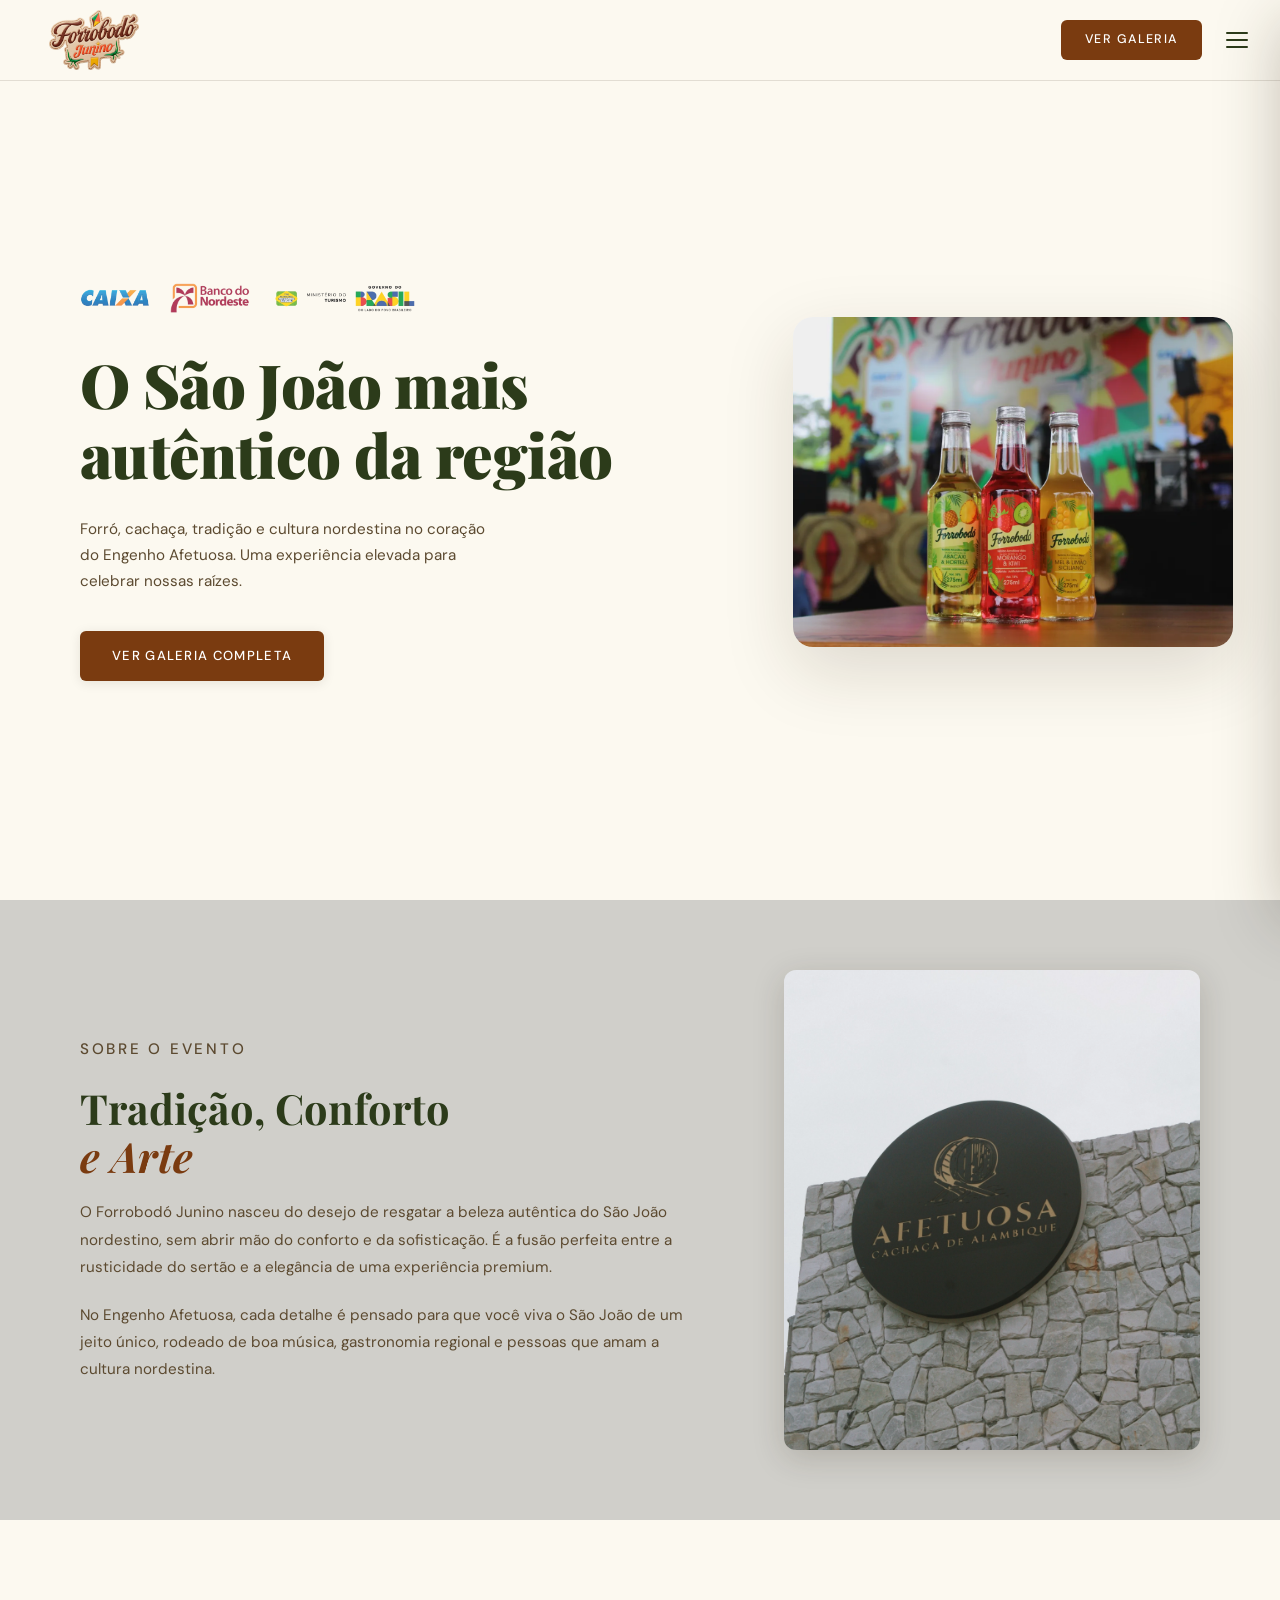
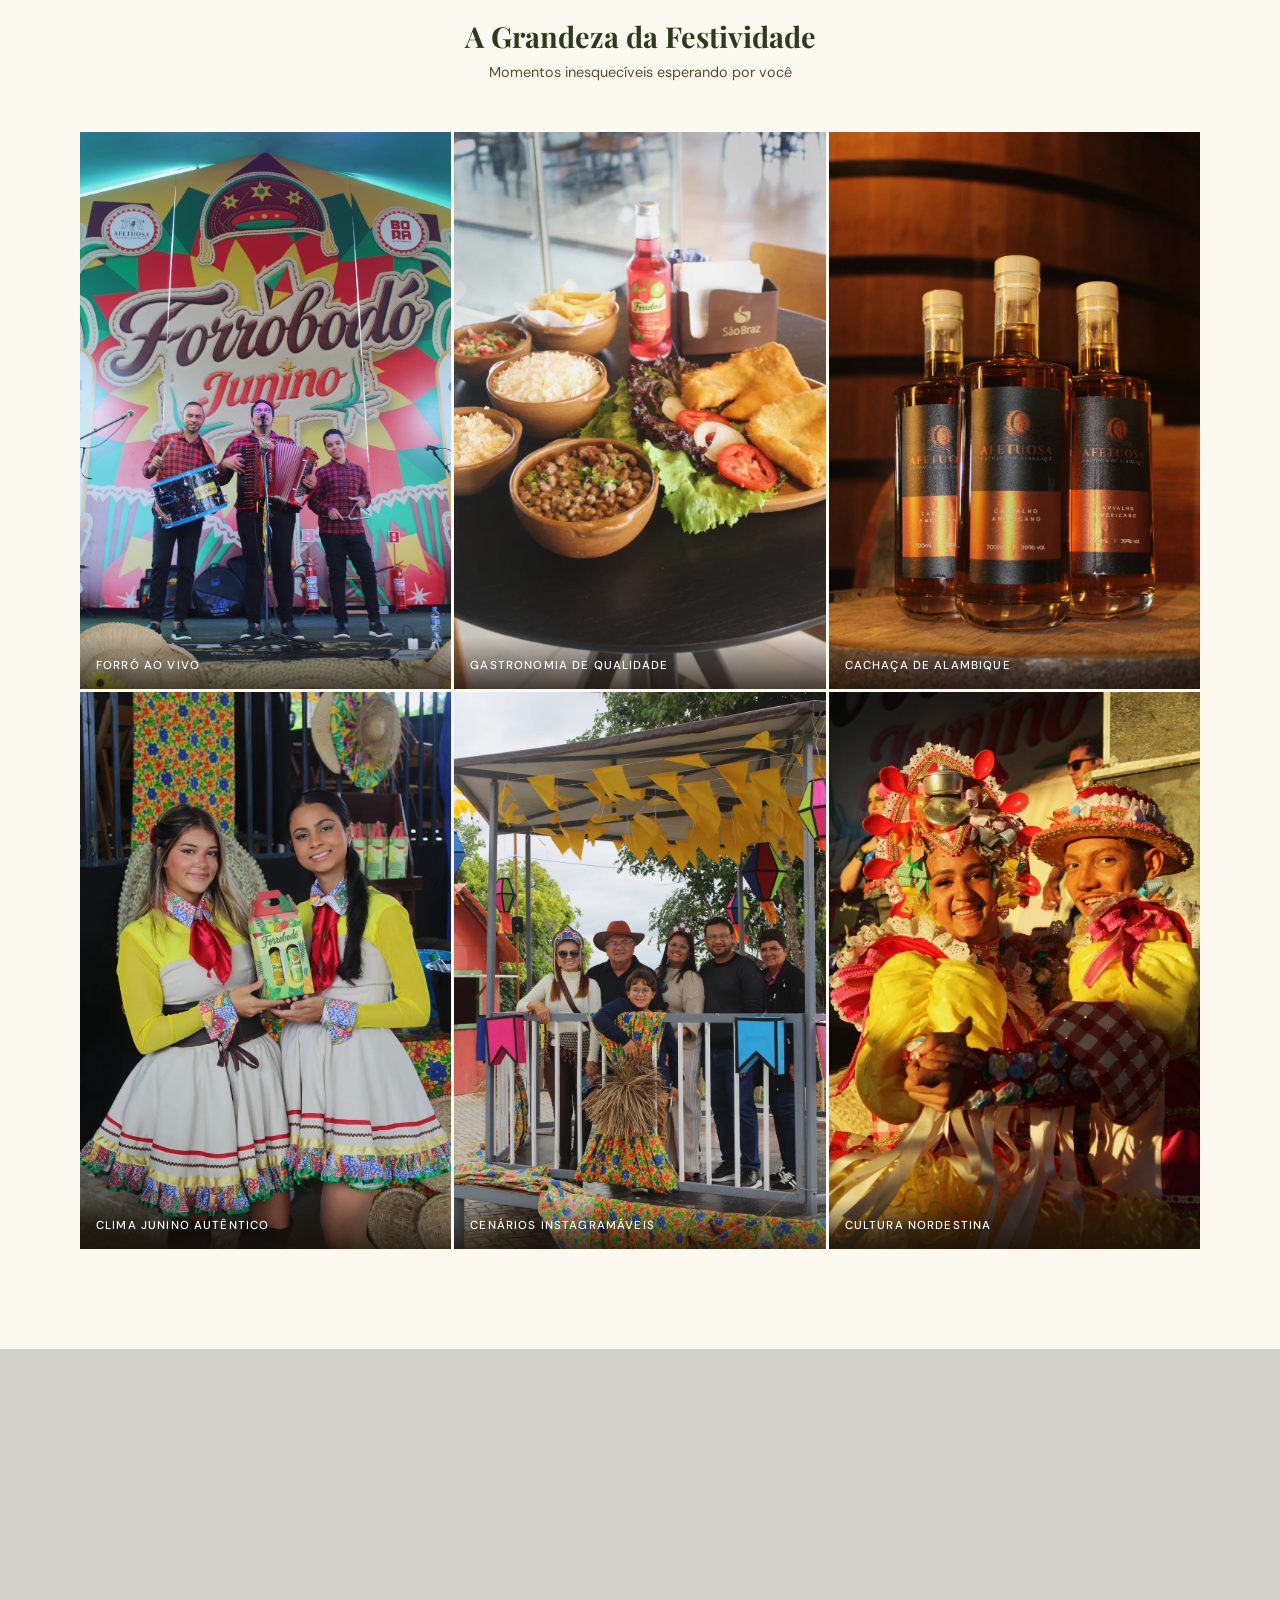
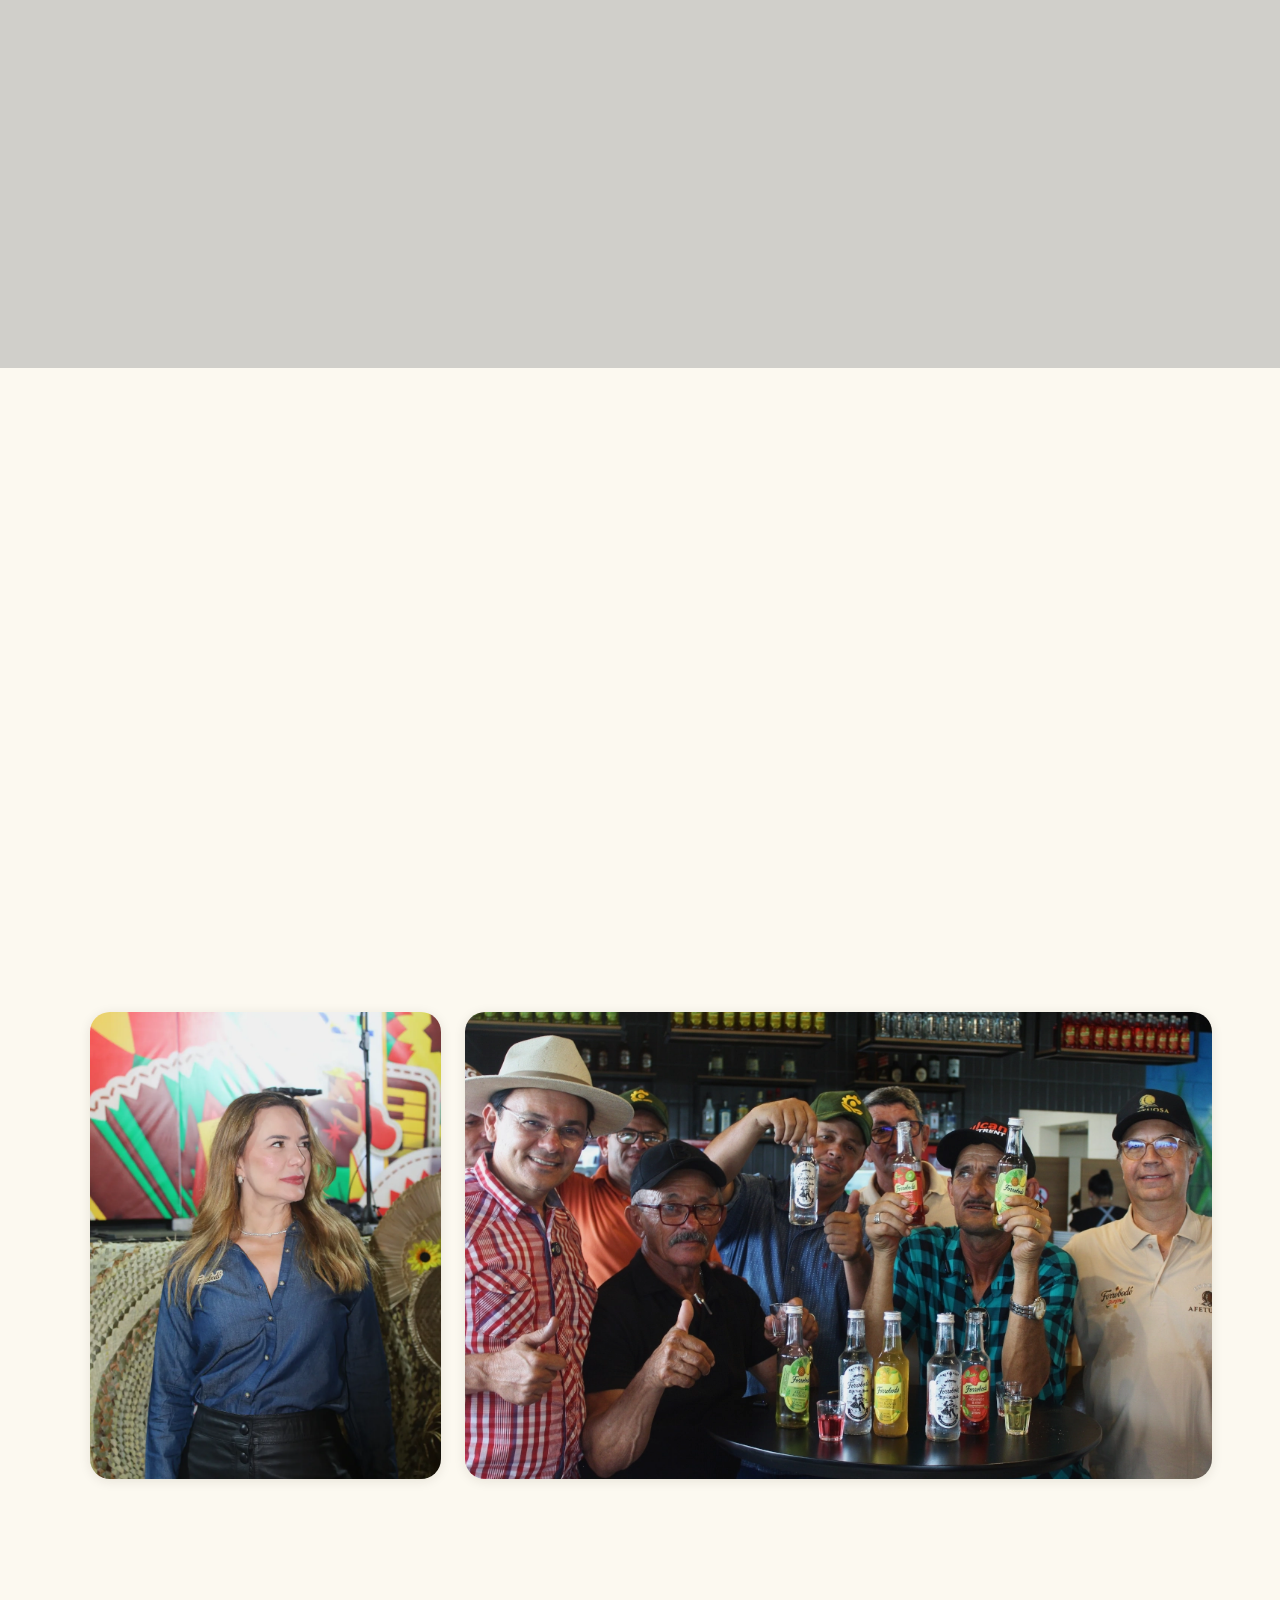
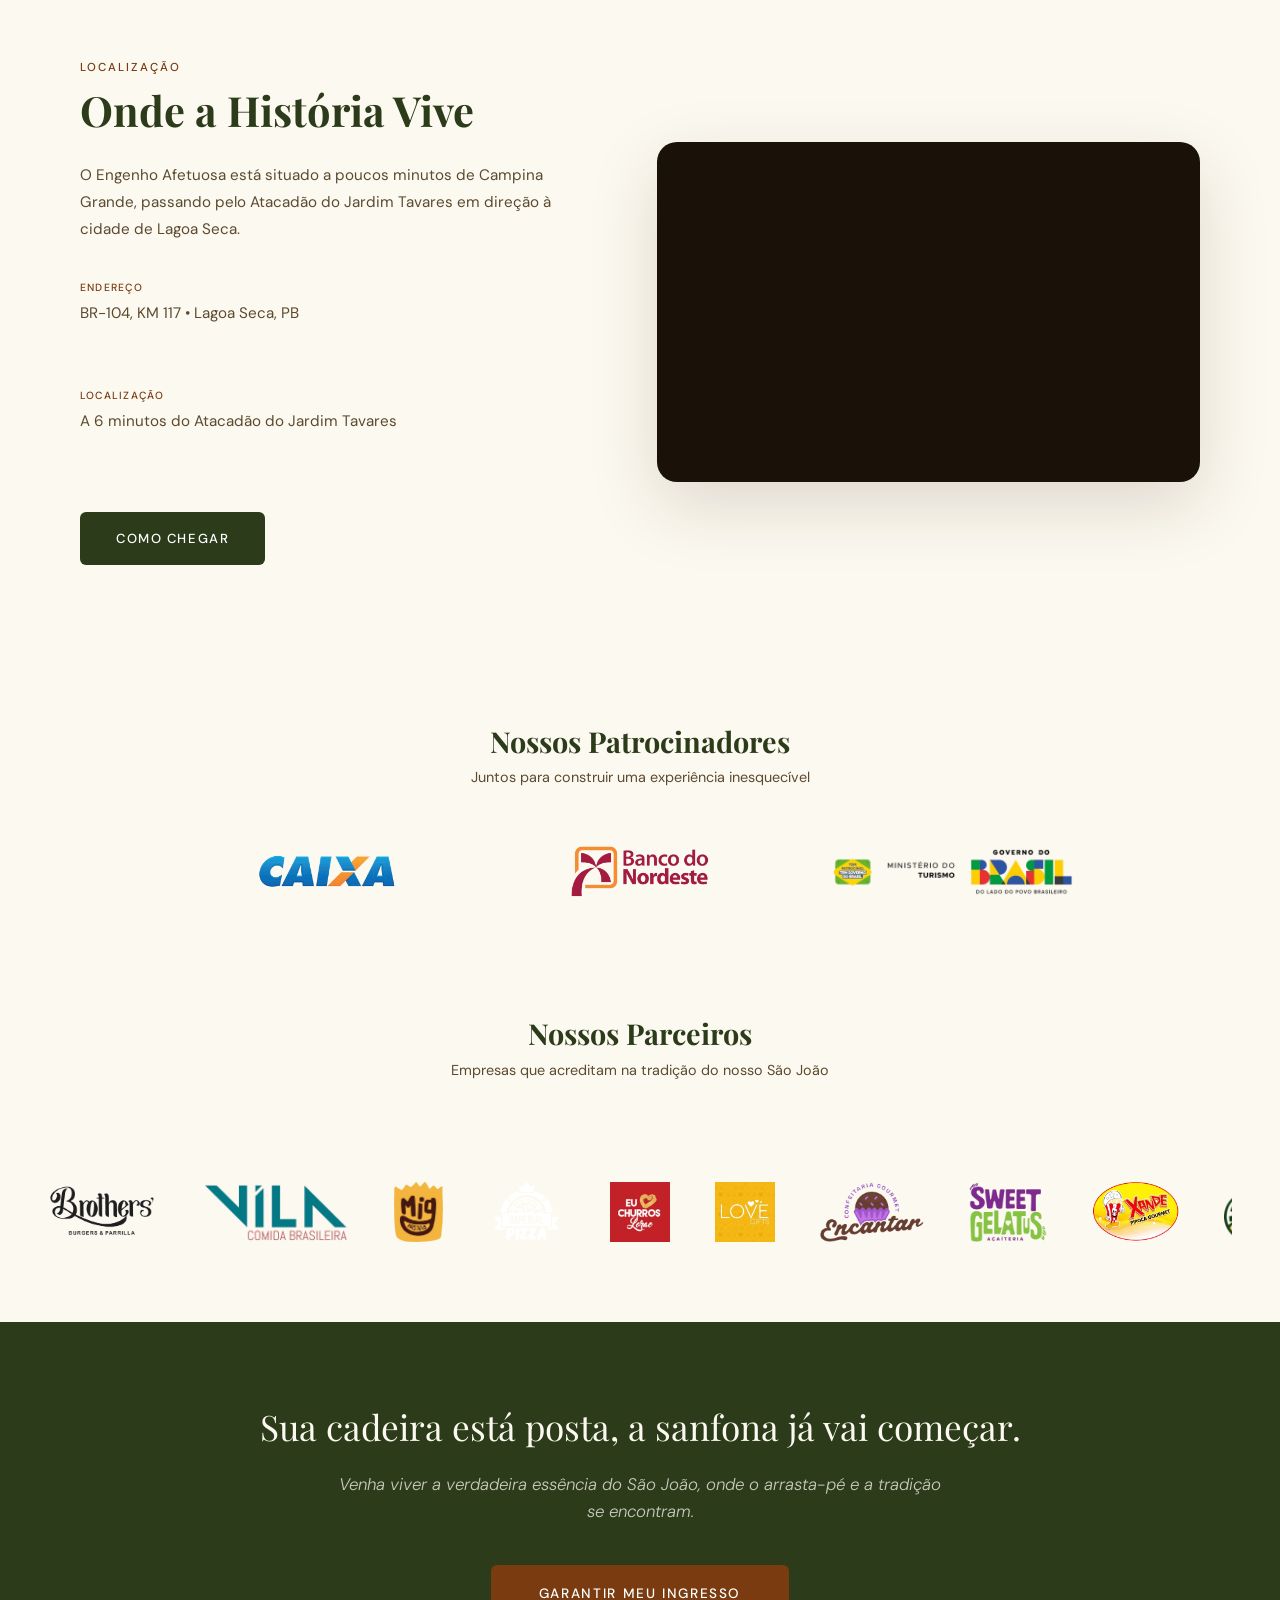
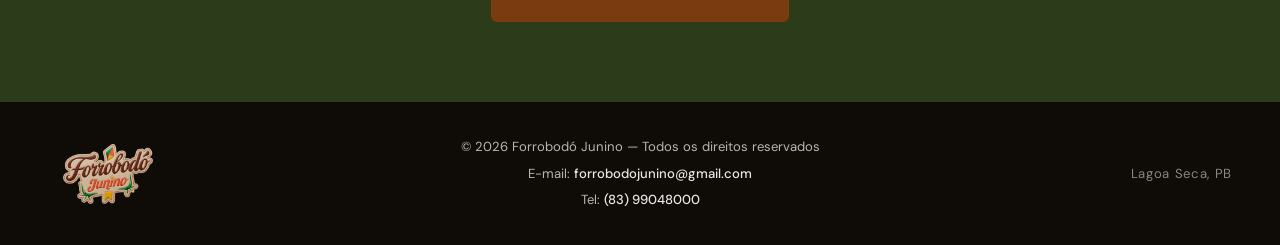
==== index.html @ ef068b8c "ajuste no cta do home" ====
<!DOCTYPE html>
<html lang="pt-BR">

<head>
    <meta charset="UTF-8">
    <title>Forrobodó Junino | O São João mais autêntico da região</title>
    <meta name="viewport" content="width=device-width, initial-scale=1.0">
    <meta name="author" content="Forrobodó Junino">
    <meta name="description" content="Forrobodó Junino 2026 — O São João mais autêntico da região. Forró, cachaça, tradição e cultura nordestina no Engenho Afetuosa, em Lagoa Seca - PB, próximo a Campina Grande.">
    <meta name="robots" content="index, follow">

    <!-- Open Graph -->
    <meta property="og:title"
        content="Forrobodó Junino | O São João mais autêntico da região">
    <meta property="og:type" content="website">
    <meta property="og:description"
        content="O São João mais autêntico da região. Forró, tradição, cultura nordestina e experiências inesquecíveis no Engenho Afetuosa, em Lagoa Seca - PB.">
    <meta property="og:locale" content="pt_BR">
    <meta property="og:url"
        content="https://www.forrobodojunino.com.br/">
    <meta property="og:image"
        content="https://www.forrobodojunino.com.br/imagens/imagem-home-link.webp">
    <meta property="og:site_name"
        content="Forrobodó Junino">
    <link rel="canonical"
        href="https://www.forrobodojunino.com.br/">
        
    <!-- Fonts -->
    <link rel="preconnect" href="https://fonts.googleapis.com">

    <link rel="preconnect"
        href="https://fonts.gstatic.com"
        crossorigin>

    <link href="https://fonts.googleapis.com/css2?family=Playfair+Display:ital,wght@0,400;0,700;0,900;1,400;1,700&family=Cormorant+Garamond:ital,wght@0,300;0,400;0,600;1,300;1,400&family=DM+Sans:wght@300;400;500&display=swap"
        rel="stylesheet">

    <!-- Favicon -->
    <link rel="icon" type="image/png" href="imagens/imagem-logo.png">

    <!-- CSS -->
    <link rel="stylesheet" href="style.css">

    <!-- JavaScript -->
    <script src="script.js" defer></script>

    <!-- Schema.org -->
    <script type="application/ld+json">
    {
      "@context":"https://schema.org",
      "@type":"Event",
      "name":"Forrobodó Junino",
      "url":"https://www.forrobodojunino.com.br",
      "image":"https://www.forrobodojunino.com.br/imagens/imagem-home-link.webp",
      "startDate":"2026-06-05",
      "endDate":"2026-07-12",
      "description":"Evento realizado no Engenho Afetuosa, em Lagoa Seca - PB, celebrando o São João, o forró e a cultura nordestina.",
      "eventStatus":"https://schema.org/EventScheduled",
      "eventAttendanceMode":"https://schema.org/OfflineEventAttendanceMode",
      "location":{
        "@type":"Place",
        "name":"Engenho Afetuosa",
        "address":{
          "@type":"PostalAddress",
          "addressLocality":"Lagoa Seca",
          "addressRegion":"PB",
          "addressCountry":"BR"
        }
      },
      "organizer":{
        "@type":"Organization",
        "name":"Forrobodó Junino"
      }
    }
    </script>
</head>

<body>

<!-- Header -->
<header class="header">
    <a href="#home" class="header-logo-link">
        <img src="imagens/imagem-logo.webp" alt="Forrobodó Junino" class="logo-oficial header-logo">
    </a>
    <div class="header-acoes">
        <a href="galeria.html" target="_blank" rel="noopener noreferrer" class="header-cta">VER GALERIA</a>
        <button class="menu-hamburguer"
            aria-label="Abrir menu de navegação"
            aria-expanded="false">
            <span class="hamburguer-linha"></span>
            <span class="hamburguer-linha"></span>
            <span class="hamburguer-linha"></span>
        </button>
    </div>
</header>

<!-- Nav -->
<nav class="nav" aria-label="Menu principal">
    <div class="nav-header">
        <img src="imagens/imagem-logo.webp" alt="Forrobodó Junino" class="logo-oficial nav-logo">
        <button class="menu-fechar" aria-label="Fechar menu">✕</button>
    </div>
    <ul>
        <li><a href="#home">Home</a></li>
        <li><a href="#sobre">O Evento</a></li>
        <li><a href="#grandeza">Experiências</a></li>
        <li><a href="#programacao">Programação</a></li>
        <li><a href="#momentos">Momentos</a></li>
        <li><a href="#localizacao">Localização</a></li>
        <li><a href="galeria.html" class="momentos-link">Galeria</a></li>
    </ul>
    <div class="nav-cta">
        <a href="https://zig.tickets/eventos/forrobodo-junino-2006" target="_blank" rel="noopener noreferrer" class="cta">GARANTIR MEU INGRESSO</a>
    </div>
</nav>

<div class="menu-overlay" aria-hidden="true"></div>

<main>

<section id="home" class="home" aria-label="Início">
    <div class="home-esquerda animar">
        
        <div class="home-patrocinadores-grid">
            <div class="home-patrocinador-item">
                <img src="imagens/logo-caixa.webp" alt="Logo Caixa Econômica Federal" class="img-home-patrocinador">
            </div>
            <div class="home-patrocinador-item">
                <img src="imagens/logo-banco-do-nordeste.webp" alt="Logo Banco do Nordeste" class="img-home-patrocinador">
            </div>
            <div class="home-patrocinador-item">
                <img src="imagens/logo-ministerio-do-turismo.webp" alt="Logo Ministério do Turismo" class="img-home-patrocinador">
            </div>
        </div>
        <h1 class="home-titulo">O São João mais autêntico da região</h1>
        <p class="home-desc">Forró, cachaça, tradição e cultura nordestina no coração do Engenho Afetuosa. Uma experiência elevada para celebrar nossas raízes.</p>
        <div class="home-ctas">
            <a href="galeria.html" target="_blank" rel="noopener noreferrer" class="cta">VER GALERIA COMPLETA</a>
        </div>
    </div>

    <div class="home-direita animar">
        <div class="home-foto-container">
            <img src="imagens/imagem-home.webp" alt="Forrobodó Junino">
        </div>
    </div>
</section>

<!-- Sobre -->
<section id="sobre" class="sobre" aria-labelledby="sobre-titulo"> 
    <div class="sobre-conteudo">
        <div class="sobre-texto">
            <p class="sobre-eyebrow animar">SOBRE O EVENTO</p>
            <h2 id="sobre-titulo" class="animar">Tradição, Conforto<br><em>e Arte</em></h2>
            <p class="animar">
                O Forrobodó Junino nasceu do desejo de resgatar a beleza autêntica do São João nordestino,
                sem abrir mão do conforto e da sofisticação. É a fusão perfeita entre a rusticidade do sertão
                e a elegância de uma experiência premium.
            </p>
            <p class="animar">
                No Engenho Afetuosa, cada detalhe é pensado para que você viva o São João de um jeito
                único, rodeado de boa música, gastronomia regional e pessoas que amam a cultura nordestina.
            </p>
        </div>
        <div class="sobre-foto-wrap animar">
            <div class="sobre-foto-container">
                <img src="galeria/dia01-03.webp" alt="Foto da frente do Engenho Afetuosa"  class="sobre-foto">
            </div>
        </div>
    </div>
</section>

<!-- Grandeza / Experiências -->
<section id="grandeza" class="grandeza" aria-labelledby="grandeza-titulo">
    <div class="grandeza-header animar">
        <h2 id="grandeza-titulo" class="grandeza-eyebrow">A Grandeza da Festividade</h2>
        <p class="grandeza-sub">Momentos inesquecíveis esperando por você</p>
    </div>

    <div class="grandeza-grid">
        <div class="grandeza-item animar">
            <div class="grandeza-foto-container">
                <img src="imagens/imagem-forró.webp" alt="Trio de Forró com Sanfona, zabumba e triângulo" class="grandeza-foto"> 
            </div>
            <div class="grandeza-label">Forró ao vivo</div>
        </div>

        <div class="grandeza-item animar">
            <div class="grandeza-foto-container">
                <img src="imagens/imagem-comida.webp" alt="Pratos de Qualidade" class="grandeza-foto">
            </div>
            <div class="grandeza-label">Gastronomia de Qualidade</div>
        </div>

        <div class="grandeza-item animar">
            <div class="grandeza-foto-container">
                <img src="galeria/dia05-19.webp" alt="Cachaça de Alambique" class="grandeza-foto">
            </div>
            <div class="grandeza-label">Cachaça de Alambique</div>
        </div>

        <div class="grandeza-item animar">
            <div class="grandeza-foto-container">
                <img src="imagens/imagem-clima-junino.webp" alt="Retrato de meninas com roupas juninas" class="grandeza-foto">
            </div>
            <div class="grandeza-label">Clima Junino Autêntico</div>
        </div>

        <div class="grandeza-item animar">
            <div class="grandeza-foto-container">
                <img src="imagens/imagem-cenarios.webp" alt="Família tirando foto em um cenário" class="grandeza-foto">
            </div>
            <div class="grandeza-label">Cenários Instagramáveis</div>
        </div>

        <div class="grandeza-item animar">
            <div class="grandeza-foto-container">
                <img src="galeria/dia05-14.webp" alt="Foto de pessoas dançando quadrilha" class="grandeza-foto">
            </div>
            <div class="grandeza-label">Cultura Nordestina</div>
        </div>
    </div>
</section>

<!-- Programação -->
<section id="programacao" class="programacao" aria-labelledby="programacao-titulo">
    <div class="programacao-header animar">
        <div class="programacao-header-esquerda">
            <p class="programacao-eyebrow">PROGRAMAÇÃO</p>
            <h2 id="programacao-titulo" class="programacao-titulo">A Agenda da Tradição</h2>
        </div>
    </div>

    <div class="programacao-lista">
        
        <div class="programacao-item animar">
            <div class="programacao-data">
                <span class="prog-dia">04</span>
                <span class="prog-mes">JULHO / SÁBADO</span>
            </div>
            <div class="programacao-info">
                <h3>Trio Gaviões da Paraíba</h3>
                <p class="prog-descricao">Apresentação de Quadrilha Junina, Apresentação de Grupo Folclórico.</p>
            </div>
            <div class="prog-horario-card">
                <span class="prog-horario-texto">12h às 18h</span>
            </div>
        </div>

        <div class="programacao-item animar">
            <div class="programacao-data">
                <span class="prog-dia">05</span>
                <span class="prog-mes">JULHO / DOMINGO</span>
            </div>
            <div class="programacao-info">
                <h3>Trio Nordestinado, Transmissão Jogo do Brasil</h3>
                <p class="prog-descricao">Apresentação de Quadrilha Junina, Apresentação de Grupo Folclórico.</p>
            </div>
            <div class="prog-horario-card">
                <span class="prog-horario-texto">12h às 19h</span>
            </div>
        </div>
    </div>
</section>

<!-- Momentos -->
<section id="momentos" class="momentos" aria-labelledby="momentos-titulo">
    <div class="momentos-header animar">
        <h2 id="momentos-titulo" class="momentos-eyebrow">Momentos Iluminados com Afeto</h2>
        <a href="galeria.html" class="momentos-link">VER GALERIA COMPLETA</a>
    </div>
    <div class="momentos-grid">
        <div class="momentos-item animar">
            <img src="imagens/imagem-galeria1.webp" alt="Retrato de algumas pessoas junto com o prefeito de Campina Grande de 2026">
        </div>
        <div class="momentos-item animar">
            <img src="galeria/dia05-01.webp" alt="Retrato de uma família aproveitando o Forrobodó Junino">
        </div>
        <div class="momentos-item animar">
            <img src="imagens/imagem-galeria3.webp" alt="Retrato de uma pessoa aproveitando o Forrobodó Junino">
        </div>
        <div class="momentos-item animar">
            <img src="galeria/dia02-01.webp" alt="Retrato de pessoas aproveitando o Forrobodó Junino">
        </div>
    </div>
</section>

<!-- Localização -->
<section id="localizacao" class="localizacao" aria-labelledby="localizacao-titulo">
    <div class="localizacao-conteudo">
        <div class="localizacao-texto animar">
            <span class="localizacao-eyebrow">LOCALIZAÇÃO</span>
            <h2 id="localizacao-titulo">Onde a História Vive</h2>

            <p>O Engenho Afetuosa está situado a poucos minutos de Campina Grande, passando pelo Atacadão do Jardim Tavares em direção à cidade de Lagoa Seca.</p>

            <div class="localizacao-detalhes">
                <div class="detalhe-item">
                    <span class="detalhe-label">ENDEREÇO</span>
                    <p class="detalhe-info">BR-104, KM 117 • Lagoa Seca, PB</p>
                </div> 
                <div class="detalhe-item">
                    <span class="detalhe-label">LOCALIZAÇÃO</span>
                    <p class="detalhe-info">A 6 minutos do Atacadão do Jardim Tavares</p>
                </div>
            </div>

            <a href="https://maps.app.goo.gl/2kwGEhdED6CkqDXu7" target="_blank" rel="noopener noreferrer" class="cta-como-chegar">COMO CHEGAR</a>
        </div>

        <div class="localizacao-mapa-wrap animar">
            <div class="localizacao-mapa-card">
                <iframe
                    title="Localização do Engenho Afetuosa no Google Maps"
                    src="https://www.google.com/maps/embed?pb=!1m18!1m12!1m3!1d3958.5926379602743!2d-35.86310492642866!3d-7.172997692831828!2m3!1f0!2f0!3f0!3m2!1i1024!2i768!4f13.1!3m3!1m2!1s0x7ac2100137a2be1%3A0x2b2fd2abdd67733a!2sCacha%C3%A7a%20Afetuosa!5e0!3m2!1spt-BR!2sbr!4v1780839650477!5m2!1spt-BR!2sbr"
                    style="border:0;"
                    allowfullscreen=""
                    loading="lazy"
                    referrerpolicy="no-referrer-when-downgrade">
                </iframe>
            </div>
        </div>
    </div>
</section>

<section id="parceiros" class="parceiros animar" aria-labelledby="patrocinadores-titulo">
    <div class="parceiros-conteudo">
        <div class="grandeza-header">
            <h2 id="patrocinadores-titulo" class="grandeza-eyebrow">Nossos Patrocinadores</h2>
            <p class="grandeza-sub">Juntos para construir uma experiência inesquecível</p>
        </div>
        
        <div class="patrocinadores-grid">
            <div class="patrocinador-item">
                <img src="imagens/logo-caixa.webp" alt="Logo Patrocinador 1" class="img-patrocinador">
            </div>
            <div class="patrocinador-item">
                <img src="imagens/logo-banco-do-nordeste.webp" alt="Logo Patrocinador 2" class="img-patrocinador">
            </div>
            <div class="patrocinador-item">
                <img src="imagens/logo-ministerio-do-turismo.webp" alt="Logo Patrocinador 3" class="img-patrocinador">
            </div>
        </div>
    </div>
</section>

<section id="parceiros-secundarios" class="parceiros animar" aria-labelledby="parceiros-titulo">
    <div class="parceiros-conteudo">
        <div class="grandeza-header">
            <h2 id="parceiros-titulo" class="grandeza-eyebrow">Nossos Parceiros</h2>
            <p class="grandeza-sub">Empresas que acreditam na tradição do nosso São João</p>
        </div>
        
        <div class="parceiros-carrossel-container">
            <div class="parceiros-carrossel-track"> 
                <div class="parceiros-grupo">
                    <img src="imagens/imagem-brothers.webp" alt="Logo Brother`s Burgers & Parrilla">
                    <img src="imagens/imagem-vila.webp" alt="Logo Vila Comida Brasileira"> 
                    <img src="imagens/imagem-mig.webp" alt="Logo Mig Pastéis">
                    <img src="imagens/imagem-imperial.webp" alt="Logo Imperial Pizza">
                    <img src="imagens/imagem-churros.webp" alt="Logo Churros Lorac">
                    <img src="imagens/imagem-love.webp" alt="Logo Love Gifts">
                    <img src="imagens/imagem-encantar.webp" alt="Logo Confeitaria Gourmet Encantar">
                    <img src="imagens/imagem-sweet.webp" alt="Logo Sweet Gelatus Açaíteria">
                    <img src="imagens/imagem-pipoca.webp" alt="Logo Xande Pipoca Gourmet">
                    <img src="imagens/imagem-caminho.webp" alt="Logo Caminho dos Engenhos">
                    <img src="imagens/imagem-lagoa-seca.webp" alt="Logo Artesanato de Lagoa Seca">
                </div>

                <div class="parceiros-grupo" aria-hidden="true">
                    <img src="imagens/imagem-brothers.webp" alt="Logo Brother`s Burgers & Parrilla">
                    <img src="imagens/imagem-vila.webp" alt="Logo Vila Comida Brasileira"> 
                    <img src="imagens/imagem-mig.webp" alt="Logo Mig Pastéis">
                    <img src="imagens/imagem-imperial.webp" alt="Logo Imperial Pizza">
                    <img src="imagens/imagem-churros.webp" alt="Logo Churros Lorac">
                    <img src="imagens/imagem-love.webp" alt="Logo Love Gifts">
                    <img src="imagens/imagem-encantar.webp" alt="Logo Confeitaria Gourmet Encantar">
                    <img src="imagens/imagem-sweet.webp" alt="Logo Sweet Gelatus Açaíteria">
                    <img src="imagens/imagem-pipoca.webp" alt="Logo Xande Pipoca Gourmet">
                    <img src="imagens/imagem-caminho.webp" alt="Logo Caminho dos Engenhos">
                    <img src="imagens/imagem-lagoa-seca.webp" alt="Logo Artesanato de Lagoa Seca">
                </div>
            </div>
        </div>
    </div>
</section>

<!-- Chamada Final -->
<section id="chamada-final" class="chamada-final" aria-label="Chamada para compra de ingressos">
    <div class="chamada-final-conteudo animar">
        <h2>Sua cadeira está posta, a sanfona já vai começar.</h2>
        <p>Venha viver a verdadeira essência do São João, onde o arrasta-pé e a tradição se encontram.</p>
        <div class="chamada-final-ctas">
            <a href="https://zig.tickets/eventos/forrobodo-junino-2006" target="_blank" rel="noopener noreferrer" class="cta-principal-verde">GARANTIR MEU INGRESSO</a>
        </div>
    </div>
</section>

</main>

<!-- Footer -->
<footer class="footer">
    <div class="footer-logo-wrap">
        <img src="imagens/imagem-logo.webp" alt="Forrobodó Junino" class="logo-oficial footer-logo">
    </div>
    <div class="footer-info">
        <p>© 2026 Forrobodó Junino — Todos os direitos reservados</p>
        <p>E-mail: <a href="mailto:forrobodojunino@gmail.com">forrobodojunino@gmail.com</a></p>
        <p>Tel: <a href="https://wa.me/558399048000" target="_blank" rel="noopener noreferrer" aria-label="Contato via WhatsApp: 55 (83) 9904-8000">(83) 99048000</a></p>
    </div>
    <div class="footer-local">
        <p>Lagoa Seca, PB</p>
    </div>
</footer>

</body>
</html>
---- style.css ----
@charset "UTF-8";

/*
ARQUITETURA CSS — FORROBODÓ JUNINO
1. ROOT
2. RESET
3. BASE
4. ELEMENTOS GLOBAIS
5. LAYOUT (header, main, footer)
6. COMPONENTES (cta, menu, overlay, nav, logo)
7. SECTIONS
8. ANIMAÇÕES
9. RESPONSIVIDADE
*/

/* 1. ROOT */

:root {
    color-scheme: light;

    --cor-creme:          #FCF9F0;
    --cor-creme-escuro:   #D0CFCA;
    --cor-verde:          #2C3B1A;
    --cor-verde-medio:    #3D5225;
    --cor-marrom:         #7A3B10;
    --cor-marrom-hover:   #5E2D0C;
    --cor-dourado:        #C8922A;
    --cor-dourado-claro:  #E8B84B;
    --cor-escuro:         #1A1209;
    --cor-dark-footer:    #0F0C07;
    --cor-texto:          #2C1F0E;
    --cor-texto-leve:     #5C4A30;
    --cor-branca:         #FFFFFF;

    --fonte-display:  'Playfair Display', Georgia, serif;
    --fonte-elegante: 'Cormorant Garamond', Georgia, serif;
    --fonte-ui:       'DM Sans', Arial, sans-serif;

    --radius-sm: 6px;
    --radius-md: 12px;
    --radius-lg: 20px;

    --transition: 0.3s ease;

    --shadow-sm: 0 2px 12px rgba(44, 31, 14, 0.10);
    --shadow-md: 0 8px 32px rgba(44, 31, 14, 0.18);
    --shadow-lg: 0 20px 60px rgba(44, 31, 14, 0.25);
}

/* 2. RESET */

* {
    margin: 0;
    padding: 0;
    box-sizing: border-box;
}

:focus-visible {
    outline: 2px solid var(--cor-marrom);
    outline-offset: 3px;
    border-radius: 4px;
}

/* 3. BASE */

html {
    scroll-behavior: smooth;
    scroll-padding-top: 0px;
}

body {
    font-family: var(--fonte-ui);
    font-size: 1rem;
    line-height: 1.6;
    background-color: var(--cor-creme);
    color: var(--cor-texto);
    margin: 0;
    padding: 0;
}

body.menu-aberto {
    overflow: hidden;
}

/* 4. ELEMENTOS GLOBAIS */

section {
    scroll-margin-top: 80px;
}

section h2 {
    font-family: var(--fonte-display);
    font-size: 2.6rem;
    font-weight: 700;
    color: var(--cor-verde);
    line-height: 1.15;
}

section h2 em {
    font-style: italic;
    font-family: var(--fonte-display);
    color: var(--cor-marrom);
}

strong {
    color: var(--cor-marrom);
}

ul {
    list-style: none;
}

a {
    font-family: inherit;
    text-decoration: none;
    transition: color var(--transition);
}

img {
    max-width: 100%;
    display: block;
}

/* 5. LAYOUT */

/* Header */

.header {
    position: fixed;
    top: 0;
    left: 0;
    width: 100%;
    height: 80px;
    padding: 0 24px;
    display: flex;
    align-items: center;
    justify-content: space-between;
    background-color: var(--cor-creme);
    z-index: 980;
    box-shadow: 0 1px 0 rgba(44, 31, 14, 0.12);
    transition: box-shadow var(--transition);
}

.header-logo-link {
    display: flex;
    align-items: center;
}

.header-acoes {
    display: flex;
    align-items: center;
    gap: 16px;
}

.header-cta {
    display: inline-block;
    padding: 10px 24px;
    background-color: var(--cor-marrom);
    color: var(--cor-branca);
    font-family: var(--fonte-ui);
    font-size: 0.78rem;
    font-weight: 500;
    letter-spacing: 0.12em;
    border-radius: var(--radius-sm);
    transition: background-color var(--transition), transform var(--transition);
}

.header-cta:hover {
    background-color: var(--cor-marrom-hover);
    transform: translateY(-1px);
}

/* Main */

main {
    margin-top: 64px;
}

/* Footer */

.footer {
    display: grid;
    grid-template-columns: 1fr auto 1fr;
    align-items: center;
    padding: 32px 48px;
    background-color: var(--cor-dark-footer);
    color: var(--cor-branca);
}

.footer-logo-wrap {
    display: flex;
    align-items: center;
}

.footer-info {
    text-align: center;
    font-size: 0.82rem;
    line-height: 2;
    color: rgba(255, 255, 255, 0.7);
}

.footer-info a {
    color: rgba(255, 255, 255, 0.9);
    font-weight: 500;
}

.footer-info a:hover {
    color: var(--cor-dourado-claro);
}

.footer-local {
    text-align: right;
    font-size: 0.82rem;
    color: rgba(255, 255, 255, 0.5);
    letter-spacing: 0.05em;
}

/* 6. COMPONENTES */

/* Logo */

.logo-oficial {
    height: auto;
    object-fit: contain;
    transition: transform var(--transition);
}

.header-logo {
    width: 140px;
    max-height: 60px;
    display: block;
}

.header-logo-link:hover .header-logo {
    transform: scale(1.03);
}

.nav-logo {
    width: 110px;
    max-height: 52px;
    display: block;
}

.footer-logo {
    width: 120px;
    max-height: 60px;
    display: block;
    opacity: 0.9;
    transition: opacity var(--transition);
}

.footer-logo:hover {
    opacity: 1;
}

/* CTA */

.cta {
    display: inline-block;
    padding: 16px 32px;
    background-color: var(--cor-marrom);
    color: var(--cor-branca);
    border-radius: var(--radius-sm);
    font-family: var(--fonte-ui);
    font-size: 0.82rem;
    font-weight: 500;
    letter-spacing: 0.1em;
    text-align: center;
    transition: background-color var(--transition), transform var(--transition), box-shadow var(--transition);
    box-shadow: var(--shadow-sm);
    line-height: 1.4;
}

.cta:hover {
    background-color: var(--cor-marrom-hover);
    transform: translateY(-3px);
    box-shadow: var(--shadow-md);
}

/* Menu Hambúrguer */

.menu-hamburguer {
    background: none;
    border: none;
    cursor: pointer;
    display: flex;
    flex-direction: column;
    align-items: center;
    justify-content: center;
    gap: 5px;
    padding: 8px;
    transition: transform 0.2s ease;
}

.menu-hamburguer:hover {
    transform: translateY(-2px);
}

.hamburguer-linha {
    display: block;
    width: 22px;
    height: 2px;
    background-color: var(--cor-verde);
    border-radius: 2px;
    transition: var(--transition);
}

.menu-fechar {
    background: none;
    border: none;
    font-size: 1.1rem;
    cursor: pointer;
    color: var(--cor-texto-leve);
    width: 36px;
    height: 36px;
    border-radius: 50%;
    display: flex;
    align-items: center;
    justify-content: center;
    transition: background-color var(--transition), color var(--transition);
}

.menu-fechar:hover {
    background-color: var(--cor-creme-escuro);
    color: var(--cor-marrom);
}

/* Overlay */

.menu-overlay {
    position: fixed;
    inset: 0;
    background-color: rgba(26, 18, 9, 0.4);
    z-index: 990;
    opacity: 0;
    pointer-events: none;
    transition: opacity var(--transition);
}

.menu-overlay.ativo {
    opacity: 1;
    pointer-events: all;
}

/* Nav */

.nav {
    position: fixed;
    top: 0;
    right: 0;
    width: min(320px, 80vw);
    height: 100dvh;
    background-color: var(--cor-creme);
    display: flex;
    flex-direction: column;
    transform: translateX(100%);
    transition: transform 0.35s ease;
    z-index: 1001;
    box-shadow: var(--shadow-lg);
}

.nav.ativo {
    transform: translateX(0);
}

.nav-header {
    height: 72px;
    display: flex;
    align-items: center;
    justify-content: space-between;
    padding: 0 20px;
    border-bottom: 1px solid var(--cor-creme-escuro);
    flex-shrink: 0;
}

.nav ul {
    overflow-y: auto;
    padding: 0;
}

.nav li a {
    display: block;
    padding: 18px 20px;
    font-family: var(--fonte-ui);
    font-size: 0.9rem;
    font-weight: 400;
    letter-spacing: 0.06em;
    text-transform: uppercase;
    color: var(--cor-texto);
    border-bottom: 1px solid var(--cor-creme-escuro);
    transition: color var(--transition), padding-left var(--transition);
}

.nav li a:hover {
    color: var(--cor-marrom);
    padding-left: 28px;
}

.nav-cta {
    padding: 20px 20px 32px;
    margin-top: auto;
    flex-shrink: 0;
    background-color: var(--cor-creme);
}

.nav-cta .cta {
    width: 100%;
    font-size: 0.8rem;
}

/* 7. SECTIONS */

/* Home */

.home {
    max-width: 100%;
    padding: 0;
    margin: 0;
    display: grid;
    grid-template-columns: 1.4fr 1fr;
    align-items: center;
    min-height: calc(100vh - 64px);
    background-color: var(--cor-creme);
}

.home-esquerda {
    display: flex;
    flex-direction: column;
    justify-content: center;
    gap: 28px;
    padding: 60px 64px 60px 80px;
}

.home-banner-patrocinios {
    width: 100%;
    max-width: 420px;
}

.img-banner-patrocinios {
    width: 100%;
    height: auto;
    display: block;
    object-fit: contain;
}

.home-titulo {
    font-family: var(--fonte-display);
    font-size: 3.8rem;
    font-weight: 900;
    line-height: 1.15;
    color: var(--cor-verde);
    letter-spacing: -0.01em;
    max-width: 600px;
}

.home-desc {
    font-family: var(--fonte-ui);
    font-size: 0.95rem;
    color: var(--cor-texto-leve);
    line-height: 1.7;
    max-width: 420px;
}

.home-ctas {
    display: flex;
    align-items: center;
    gap: 32px;
    margin-top: 8px;
    flex-wrap: wrap;
}

/* 1. Ajuste na seção de Patrocinadores (inferior) */
.patrocinadores-grid .patrocinador-item:nth-child(3) {
    max-width: 260px; /* Aumentado de 180px para 260px para dar o peso visual correto */
}

.cta-secundario {
    font-family: var(--fonte-ui);
    font-size: 0.78rem;
    font-weight: 500;
    letter-spacing: 0.1em;
    text-transform: uppercase;
    color: var(--cor-texto);
    transition: color var(--transition);
}

.cta-secundario:hover {
    color: var(--cor-marrom);
}

.home-direita {
    width: 100%;
    display: flex;
    align-items: center;
}

.home-foto-container {
    width: 100%;
    max-width: 440px;
    aspect-ratio: 4 / 3;
    margin: 0 auto;
    border-radius: var(--radius-lg);
    overflow: hidden;
    box-shadow: 0 24px 70px rgba(44, 31, 14, 0.15);
}

.home-foto-container img {
    width: 100%;
    height: 100%;
    object-fit: cover;
    display: block;
}

.home-patrocinadores-grid {
    display: grid;
    grid-template-columns: 70px 85px 140px; 
    gap: 20px; 
    align-items: center;
    justify-content: start; 
    width: 100%;
    max-width: 360px; 
    margin-bottom: 8px;
}

.home-patrocinador-item {
    width: 100%;
    max-width: 80px; 
    opacity: 0.85;
    transition: opacity var(--transition), transform var(--transition);
}

.home-patrocinadores-grid .home-patrocinador-item:nth-child(3) {
    max-width: 140px; 
}

.home-patrocinador-item:hover {
    opacity: 1;
    transform: scale(1.03);
}

.img-home-patrocinador {
    width: 100%;
    height: auto;
    object-fit: contain;
    display: block;
}

/* Sobre */

.sobre {
    background-color: var(--cor-creme-escuro);
    max-width: 100%;
    padding: 70px 80px;
}

.sobre-conteudo {
    max-width: 1200px;
    margin: 0 auto;
    display: grid;
    grid-template-columns: 1.2fr 0.8fr;
    gap: 80px;
    align-items: center;
}

.sobre-texto {
    display: flex;
    flex-direction: column;
    gap: 20px;
}

.sobre-eyebrow {
    font-family: var(--fonte-ui);
    font-size: 0.72rem;
    font-weight: 500;
    letter-spacing: 0.18em;
    text-transform: uppercase;
    color: var(--cor-marrom);
}

.sobre-texto h2 {
    margin: 0;
}

.sobre-texto p {
    font-size: 0.95rem;
    color: var(--cor-texto-leve);
    line-height: 1.8;
}

.sobre-foto-wrap {
    position: relative;
    width: 100%;
}

.sobre-foto {
    width: 100%;
    aspect-ratio: 2 / 3;
    max-height: 480px;
    object-fit: cover;
    object-position: center top;
    border-radius: var(--radius-md);
    display: block;
    box-shadow: var(--shadow-md);
}

/* Grandeza / Experiências */

.grandeza {
    background-color: var(--cor-creme);
    max-width: 100%;
    padding: 100px 80px;
}

.grandeza-header {
    max-width: 1200px;
    margin: 0 auto 48px;
    text-align: center;
}

.grandeza-eyebrow {
    font-family: var(--fonte-display);
    font-size: 1.8rem;
    font-weight: 700;
    color: var(--cor-verde);
    margin-bottom: 8px;
}

.grandeza-sub {
    font-family: var(--fonte-ui);
    font-size: 0.9rem;
    color: var(--cor-texto-leve);
}

.grandeza-grid {
    max-width: 1200px;
    margin: 0 auto;
    display: grid;
    grid-template-columns: repeat(3, 1fr);
    gap: 3px;
}

.grandeza-item {
    position: relative;
    overflow: hidden;
    aspect-ratio: 2 / 3;
    cursor: pointer;
}

.grandeza-foto-container {
    width: 100%;
    height: 100%;
    overflow: hidden;
}

.grandeza-item img {
    width: 100%;
    height: 100%;
    object-fit: cover;
    object-position: center;
    display: block;
    transition: transform 0.5s ease;
}

.grandeza-item:hover img {
    transform: scale(1.06);
}

.grandeza-label {
    position: absolute;
    bottom: 0;
    left: 0;
    right: 0;
    padding: 20px 16px 14px;
    background: linear-gradient(transparent, rgba(26, 18, 9, 0.75));
    font-family: var(--fonte-ui);
    font-size: 0.72rem;
    font-weight: 500;
    letter-spacing: 0.1em;
    text-transform: uppercase;
    color: var(--cor-branca);
    z-index: 2;
}

/* Programação */

.programacao {
    background-color: var(--cor-creme-escuro);
    max-width: 100%;
    padding: 100px 80px;
}

.programacao-header {
    max-width: 1200px;
    margin: 0 auto;
    display: grid;
    grid-template-columns: 1fr 1fr;
    gap: 48px;
    align-items: start;
    padding-bottom: 48px;
    border-bottom: 1px solid rgba(44, 31, 14, 0.15);
}

.programacao-header-esquerda {
    display: flex;
    flex-direction: column;
    gap: 6px;
}

.programacao-eyebrow {
    font-family: var(--fonte-ui);
    font-size: 0.75rem;
    font-weight: 500;
    letter-spacing: 0.18em;
    text-transform: uppercase;
    color: var(--cor-marrom);
}

.programacao-titulo {
    font-family: var(--fonte-display);
    font-size: 1.8rem;
    font-weight: 700;
    color: var(--cor-verde);
    line-height: 1.2;
}

.programacao-lista {
    max-width: 1200px;
    margin: 0 auto;
    display: flex;
    flex-direction: column;
}

.programacao-item {
    display: grid;
    grid-template-columns: 160px 1fr auto;
    gap: 40px;
    align-items: center;
    padding: 40px 0;
    border-bottom: 1px solid rgba(44, 31, 14, 0.15);
    transition: background-color var(--transition);
}

.programacao-item:hover {
    background-color: rgba(200, 146, 42, 0.04);
}

.programacao-data {
    display: flex;
    flex-direction: column;
    gap: 2px;
}

.prog-dia {
    font-family: var(--fonte-display);
    font-size: 3.5rem;
    font-weight: 700;
    color: var(--cor-verde);
    line-height: 1;
}

.prog-mes {
    font-family: var(--fonte-ui);
    font-size: 0.62rem;
    letter-spacing: 0.14em;
    text-transform: uppercase;
    color: var(--cor-marrom);
    font-weight: 500;
}

.programacao-info {
    display: flex;
    flex-direction: column;
    gap: 8px;
}

.programacao-info h3 {
    font-family: var(--fonte-display);
    font-size: 1.2rem;
    font-weight: 700;
    color: var(--cor-verde);
    line-height: 1.3;
}

.prog-descricao {
    font-family: var(--fonte-ui);
    font-size: 0.88rem;
    color: var(--cor-texto-leve);
    line-height: 1.65;
    max-width: 520px;
}

.prog-horario-card {
    display: flex;
    align-items: center;
    justify-content: center;
    border: 1px solid rgba(44, 31, 14, 0.2);
    border-radius: 999px;
    padding: 10px 22px;
    min-width: 120px;
    white-space: nowrap;
    background-color: transparent;
}

.prog-horario-texto {
    font-family: var(--fonte-ui);
    font-size: 0.8rem;
    font-weight: 500;
    color: var(--cor-texto);
    letter-spacing: 0.04em;
}

/* Momentos */

.momentos {
    background-color: var(--cor-creme);
    max-width: 100%;
    padding: 80px 80px;
}

.momentos-header {
    max-width: 1200px;
    margin: 0 auto 40px;
    display: flex;
    justify-content: space-between;
    align-items: center;
}

.momentos-eyebrow {
    font-family: var(--fonte-display);
    font-size: 1.8rem;
    font-weight: 700;
    color: var(--cor-verde);
}

.momentos-link {
    font-family: var(--fonte-ui);
    font-size: 0.72rem;
    font-weight: 500;
    letter-spacing: 0.12em;
    text-transform: uppercase;
    color: var(--cor-marrom);
    transition: color var(--transition);
}

.momentos-link:hover {
    color: var(--cor-marrom-hover);
}

.momentos-grid {
    max-width: 1100px;
    margin: 0 auto;
    display: grid;
    grid-template-columns: repeat(12, 1fr);
    gap: 24px;
}

.momentos-item {
    border-radius: var(--radius-lg);
    overflow: hidden;
    box-shadow: var(--shadow-sm);
    transition: transform var(--transition);
    height: 100%;
}

.momentos-item img {
    width: 100%;
    height: 100%;
    object-fit: cover;
    display: block;
    transition: transform 0.5s ease;
}

.momentos-item:hover img {
    transform: scale(1.04);
}

.momentos-item:nth-child(1) {
    grid-column: 1 / span 8;
    grid-row: 1;
    aspect-ratio: 16 / 10;
}

.momentos-item:nth-child(2) {
    grid-column: 9 / span 4;
    grid-row: 1;
    aspect-ratio: 1792 / 2388;
}

.momentos-item:nth-child(3) {
    grid-column: 1 / span 4;
    grid-row: 2;
    aspect-ratio: 1792 / 2388;
}

.momentos-item:nth-child(4) {
    grid-column: 5 / span 8;
    grid-row: 2;
    aspect-ratio: 16 / 10;
}

/* Localização */

.localizacao {
    background-color: var(--cor-creme);
    max-width: 100%;
    padding: 100px 80px;
}

.localizacao-conteudo {
    max-width: 1200px;
    margin: 0 auto;
    display: grid;
    grid-template-columns: 1.1fr 1.2fr;
    gap: 80px;
    align-items: center;
}

.localizacao-texto {
    display: flex;
    flex-direction: column;
}

.localizacao-eyebrow {
    font-family: var(--fonte-ui);
    font-size: 0.72rem;
    font-weight: 500;
    letter-spacing: 0.18em;
    text-transform: uppercase;
    color: var(--cor-marrom);
    margin-bottom: 8px;
}

.localizacao-texto h2 {
    margin-bottom: 28px;
}

.localizacao-texto p {
    font-size: 0.95rem;
    color: var(--cor-texto-leve);
    line-height: 1.8;
    max-width: 480px;
    margin-bottom: 36px;
}

.localizacao-detalhes {
    display: flex;
    flex-direction: column;
    gap: 24px;
    margin-bottom: 40px;
}

.detalhe-item {
    display: flex;
    flex-direction: column;
    gap: 4px;
}

.detalhe-label {
    font-family: var(--fonte-ui);
    font-size: 0.65rem;
    font-weight: 500;
    letter-spacing: 0.12em;
    text-transform: uppercase;
    color: var(--cor-marrom);
}

.detalhe-info {
    font-family: var(--fonte-ui);
    font-size: 0.9rem;
    color: var(--cor-texto);
    margin-bottom: 0;
}

.cta-como-chegar {
    display: inline-block;
    padding: 16px 36px;
    background-color: var(--cor-verde);
    color: var(--cor-branca);
    border-radius: var(--radius-sm);
    font-family: var(--fonte-ui);
    font-size: 0.82rem;
    font-weight: 500;
    letter-spacing: 0.12em;
    text-align: center;
    width: fit-content;
    transition: background-color var(--transition), transform var(--transition);
}

.cta-como-chegar:hover {
    background-color: var(--cor-verde-medio);
    transform: translateY(-2px);
}

.localizacao-mapa-wrap {
    width: 100%;
}

.localizacao-mapa-card {
    width: 100%;
    aspect-ratio: 16 / 10;
    background-color: var(--cor-escuro);
    border-radius: var(--radius-lg);
    overflow: hidden;
    box-shadow: 0 24px 70px rgba(44, 31, 14, 0.15);
}

.localizacao-mapa-card iframe {
    width: 100%;
    height: 100%;
    display: block;
}

/* Parceiros */

.patrocinadores-grid {
    display: grid;
    grid-template-columns: repeat(3, 1fr);
    gap: 40px; 
    align-items: center; 
    justify-items: center; 
    width: 100%;
    max-width: 900px; 
    margin: 0 auto;
}

.patrocinador-item {
    width: 100%;
    max-width: 140px; 
    transition: transform var(--transition);
}

.patrocinador-item:hover {
    transform: scale(1.05); 
}

.patrocinadores-grid .patrocinador-item:nth-child(3) {
    max-width: 240px; 
}

.img-patrocinador {
    width: 100%;
    height: auto;
    object-fit: contain; 
    display: block;
}

.parceiros {
    background-color: var(--cor-creme);
    max-width: 100%;
    padding: 60px 48px;
    text-align: center;
}

.parceiros-conteudo {
    max-width: 1200px;
    margin: 0 auto;
    display: flex;
    flex-direction: column;
    align-items: center;
    gap: 8px;
}

/* CARROSSEL INFINITO DE PARCEIROS */

.parceiros-carrossel-container {
    width: 100%;
    max-width: 1200px;
    overflow: hidden; 
    position: relative;
    padding: 20px 0;
    margin-top: 24px;
}

.parceiros-carrossel-container::before,
.parceiros-carrossel-container::after {
    content: "";
    position: absolute;
    top: 0;
    width: 120px;
    height: 100%;
    z-index: 2;
    pointer-events: none;
}

.parceiros-carrossel-track {
    display: flex;
    width: max-content;
    animation: deslizarInfinito 25s linear infinite; /* 25 segundos para uma transição suave */
}

.parceiros-carrossel-track:hover {
    animation-play-state: paused;
}

.parceiros-grupo {
    display: flex;
    align-items: center;
    justify-content: space-around;
    gap: 45px; 
    padding-right: 80px; 
}

.parceiros-grupo img {
    height: 60px; 
    width: auto;
    object-fit: contain;
    transition: filter var(--transition), transform var(--transition);
}

.parceiros-grupo img:hover {
    transform: scale(1.05);
}

@keyframes deslizarInfinito {
    0% {
        transform: translateX(0);
    }
    100% {
        transform: translateX(-50%);
    }
}

/* Chamada Final */

.chamada-final {
    position: relative;
    max-width: 100%;
    padding: 80px 40px;
    background-color: var(--cor-verde);
    text-align: center;
    overflow: hidden;
    display: flex;
    justify-content: center;
    align-items: center;
}

.chamada-final-conteudo {
    position: relative;
    max-width: 800px;
    margin: 0 auto;
    z-index: 2;
    display: flex;
    flex-direction: column;
    align-items: center;
}

.chamada-final-conteudo h2 {
    font-size: 2.2rem;
    font-weight: 400;
    line-height: 1.4;
    color: var(--cor-creme);
    margin-bottom: 20px;
}

.chamada-final-conteudo p {
    font-size: 1.05rem;
    font-style: italic;
    font-weight: 300;
    color: rgba(252, 249, 240, 0.75);
    max-width: 620px;
    margin-bottom: 40px;
    line-height: 1.6;
}

.chamada-final-ctas {
    display: flex;
    justify-content: center;
    align-items: center;
    width: 100%;
}

.cta-principal-verde {
    display: inline-block;
    padding: 18px 48px;
    background-color: var(--cor-marrom);
    color: var(--cor-branca);
    border-radius: var(--radius-sm);
    font-family: var(--fonte-ui);
    font-size: 0.85rem;
    font-weight: 500;
    letter-spacing: 0.12em;
    text-transform: uppercase;
    transition: background-color var(--transition), transform var(--transition);
}

.cta-principal-verde:hover {
    background-color: var(--cor-marrom-hover);
    transform: translateY(-2px);
}

/* 8. ANIMAÇÕES */

.animar {
    opacity: 0;
    transform: translateY(28px);
    transition: opacity 0.8s ease, transform 0.8s ease;
}

.animar.visivel {
    opacity: 1;
    transform: translateY(0);
}

.home-esquerda .home-tag    { transition-delay: 0s; }
.home-esquerda .home-titulo { transition-delay: 0.1s; }
.home-esquerda .home-desc   { transition-delay: 0.2s; }
.home-esquerda .home-ctas   { transition-delay: 0.3s; }

.grandeza-grid .grandeza-item:nth-child(1) { transition-delay: 0s; }
.grandeza-grid .grandeza-item:nth-child(2) { transition-delay: 0.1s; }
.grandeza-grid .grandeza-item:nth-child(3) { transition-delay: 0.2s; }

.programacao-lista .programacao-item:nth-child(1) { transition-delay: 0s; }
.programacao-lista .programacao-item:nth-child(2) { transition-delay: 0.15s; }

@media (prefers-reduced-motion: reduce) {
    .animar {
        opacity: 1;
        transform: none;
        transition: none;
    }

    .grandeza-item img,
    .momentos-item img {
        transition: none;
    }

    html {
        scroll-behavior: auto;
    }
}

/* 9. RESPONSIVIDADE */

@media (max-width: 1024px) {
    .home                 { grid-template-columns: 1.2fr 1fr; }
    .home-esquerda        { padding: 40px; }
    
    .home-direita         { padding-right: 40px; }
    .sobre                { padding: 60px 40px; }
    .sobre-conteudo       { gap: 48px; }
    .grandeza             { padding: 80px 40px; }
    .programacao          { padding: 80px 40px; }
    .programacao-header   { gap: 32px; }
    .momentos             { padding: 80px 40px; }
    .localizacao          { padding: 80px 40px; }
    .localizacao-conteudo { gap: 48px; }
    .localizacao-texto h2 { font-size: 2.4rem; }
}

@media (max-width: 768px) {
    .header {
        height: 70px;
        padding: 0 16px;
    }
    section h2 {
        font-size: 2rem; 
    }

    .header-cta {
        font-size: 0.7rem;
        padding: 8px 16px;
    }

    main {
        margin-top: 60px;
    }

    /* Home */

    .home {
        grid-template-columns: 1fr;
        min-height: auto;
        display: flex;
        flex-direction: column;
    }

    .home-esquerda {
        padding: 40px 24px 28px;
        gap: 20px;
        order: 1;
    }

    .home-ctas {
        gap: 12px;
        flex-wrap: nowrap;
        
    }

    .home-ctas {
        display: none;
    }

    .home-direita {
    order: 2;
    width: 100%;
    padding: 0 24px 40px;
    display: flex;
    justify-content: center;
    }  
    
    .home-foto-container {
    width: 100%;
    max-width: 480px;
    aspect-ratio: 4 / 3;
    margin: 0 auto;
    border-radius: var(--radius-lg);
    overflow: hidden;
    box-shadow: 0 24px 70px rgba(44, 31, 14, 0.15);
}

.home-foto-container img {
    width: 100%;
    height: 100%;
    object-fit: cover;
}

    .home-titulo {
        font-size: 2.3rem;
        margin: 8px 0;
    } 

    .home-patrocinadores-grid {
        display: grid;
        grid-template-columns: 1fr 1.2fr 2.2fr; 
        justify-content: center; 
        align-items: center;
        margin: 0 auto;          
        max-width: 280px; 
        gap: 12px;
    }

    .home-patrocinadores-grid .home-patrocinador-item:nth-child(3) {
        max-width: 130px; 
    }

    /* Sobre */

    .sobre {
        padding: 40px 24px;
    }
    .sobre h2{
        padding: 0;
        margin-top: 8px; 
        margin-bottom: 16px; 
        font-size: 2rem;
        line-height: 1.2;
    }

    .sobre-texto {
        gap: 12px; 
    }

    .sobre-conteudo {
        grid-template-columns: 1fr;
        gap: 40px;
    }

    .sobre-foto {
        max-height: 400px;
    }

    /* Grandeza */

    .grandeza {
        padding: 64px 16px;
    }

    .grandeza-grid {
        grid-template-columns: repeat(2, 1fr);
        gap: 16px; 
    }

    .grandeza-item {
        width: 100%;
        height: auto;
        aspect-ratio: 1792 / 2388; 
        border-radius: var(--radius-lg); 
        overflow: hidden;
    }

    .grandeza-foto-container {
        width: 100%;
        height: 100%;
    }

    .grandeza-foto-container img,
    .grandeza-item img {
        width: 100%;
        height: 100%;
        object-fit: cover; 
    }

    /* Programação */

    .programacao {
        padding: 64px 24px;
    }

    .programacao-header {
        grid-template-columns: 1fr;
        gap: 16px;
    }

    .programacao-header-desc {
        font-size: 0.95rem;
    }

    .programacao-item {
        grid-template-columns: 1fr;
        gap: 16px;
        padding: 28px 0;
    }

    .programacao-data {
        flex-direction: row;
        align-items: baseline;
        gap: 10px;
    }

    .prog-dia {
        font-size: 2.4rem;
    }

    .prog-horario-card {
        width: fit-content;
        padding: 10px 20px;
    }

    /* Momentos */

    .momentos {
        padding: 64px 16px;
    }

    .momentos-header {
        flex-direction: column;
        align-items: flex-start;
        gap: 12px;
    }

    .momentos-grid {
        display: flex;
        flex-direction: column;
        gap: 16px;
    }

    .momentos-item {
        width: 100%;
        height: auto;
    }

    .momentos-item:nth-child(1),
    .momentos-item:nth-child(4) {
        aspect-ratio: 16 / 10;
    }

    .momentos-item:nth-child(2),
    .momentos-item:nth-child(3) {
        aspect-ratio: 1792 / 2388;
    }

    /* Localização */

    .localizacao {
        padding: 64px 24px;
    }

    .localizacao-conteudo {
        grid-template-columns: 1fr;
        gap: 32px;
    }

    .localizacao-mapa-card {
        aspect-ratio: 4 / 3;
    }

    .localizacao-texto {
        order: 1;
    }

    .localizacao-mapa-wrap {
        order: 2;
    }

    .localizacao-texto h2 {
        margin-bottom: 16px;
    }

    .localizacao-texto p {
        margin-bottom: 24px;
    }

    .localizacao-detalhes {
        gap: 16px;
        margin-bottom: 28px;
    }

    .cta-como-chegar {
        width: 100%;
        text-align: center;
        padding: 16px 24px;
    }

    /* Parceiros */

    .patrocinadores-grid {
        grid-template-columns: 1fr 1fr 1.5fr; 
        gap: 20px; 
        align-items: center;
        justify-items: center;
        width: 100%;
        max-width: 100%;
    }
    
    .patrocinador-item {
        max-width: 90px; 
    }

    .patrocinadores-grid .patrocinador-item:nth-child(3) {
        max-width: 150px; 
    }

    .parceiros {
        padding: 48px 24px 64px;
    }

    .parceiros-banner-wrap {
        width: 100%;
        max-width: 100%;
    }

    .chamada-final {
        padding: 60px 24px;
    }

    .chamada-final-conteudo h2 {
        font-size: 1.2rem;
    }
    .chamada-final-conteudo p {
        font-size: 0.9rem;
    }

    .cta-principal-verde {
        width: 90%;
        text-align: center;
    }

    .footer {
        grid-template-columns: 1fr;
        justify-items: center;
        text-align: center;
        gap: 24px;
        padding: 48px 24px;
    }

    .footer-local {
        text-align: center;
    }
}
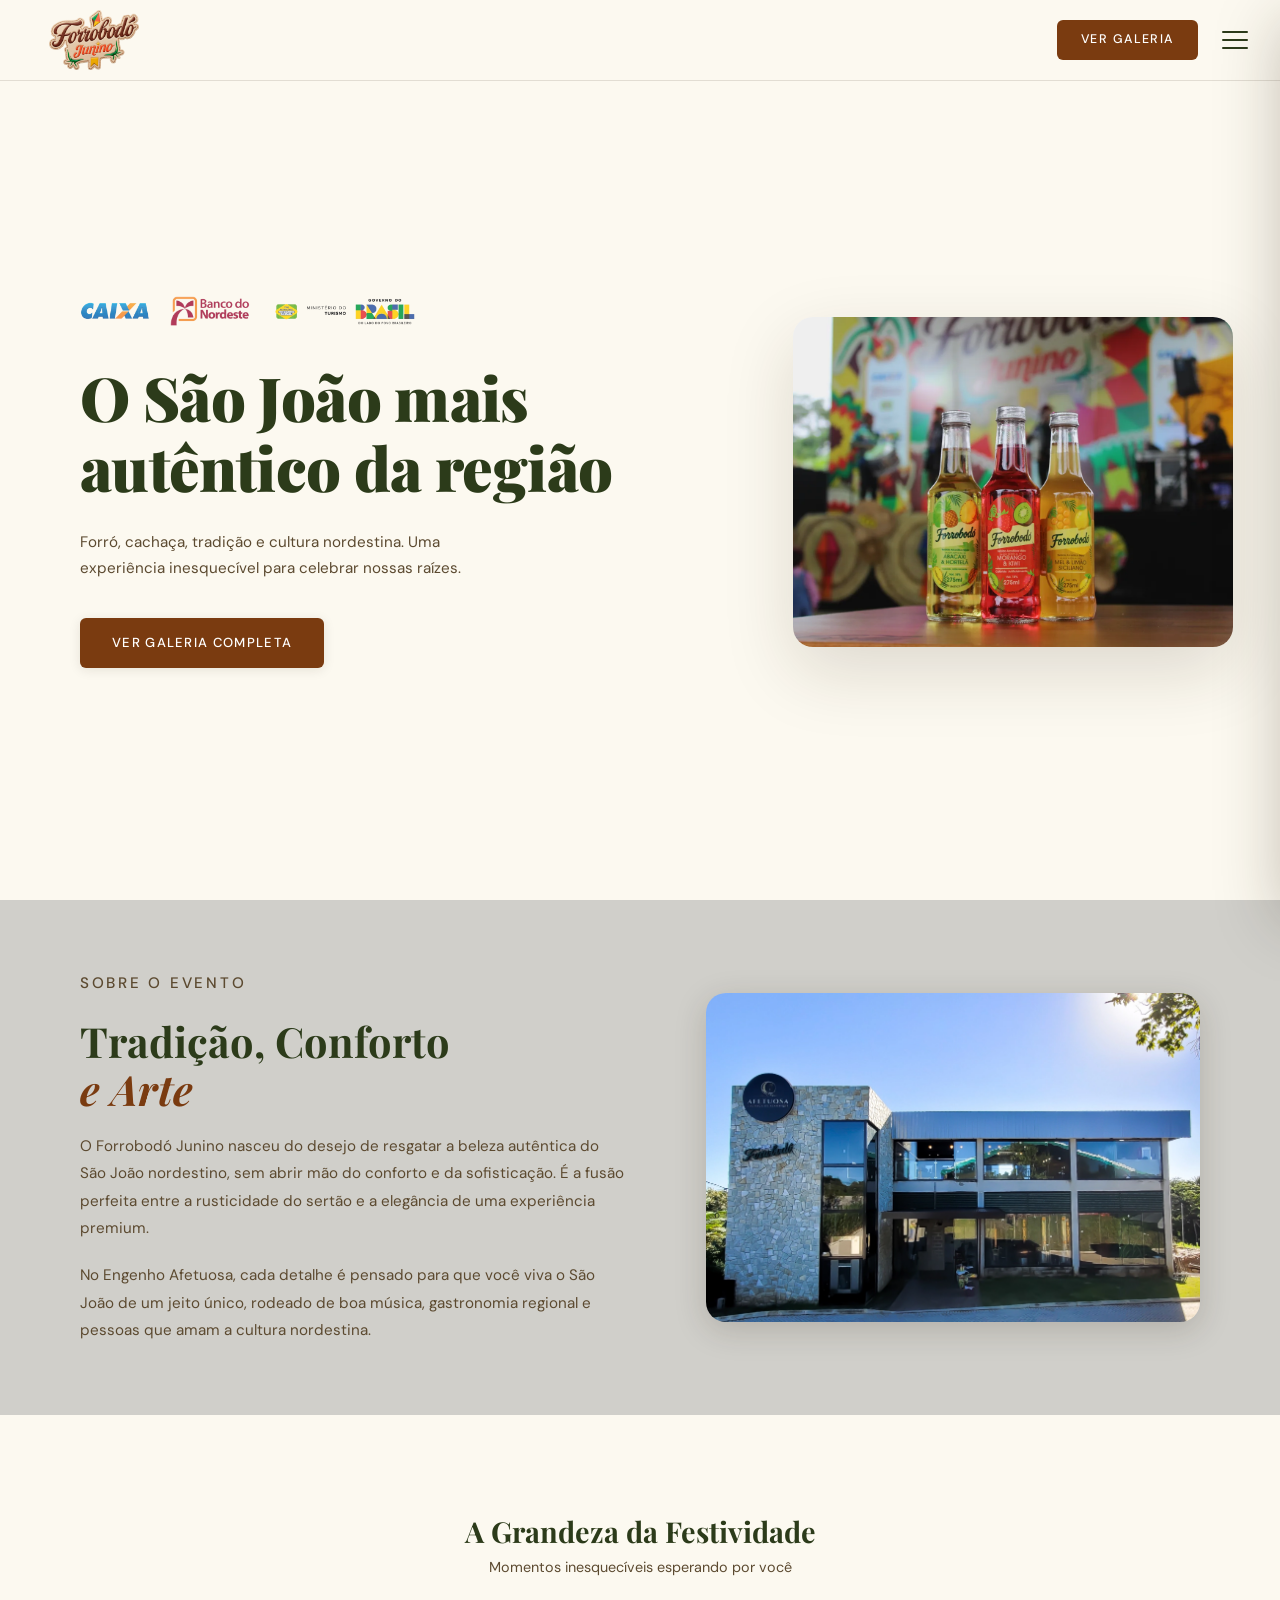
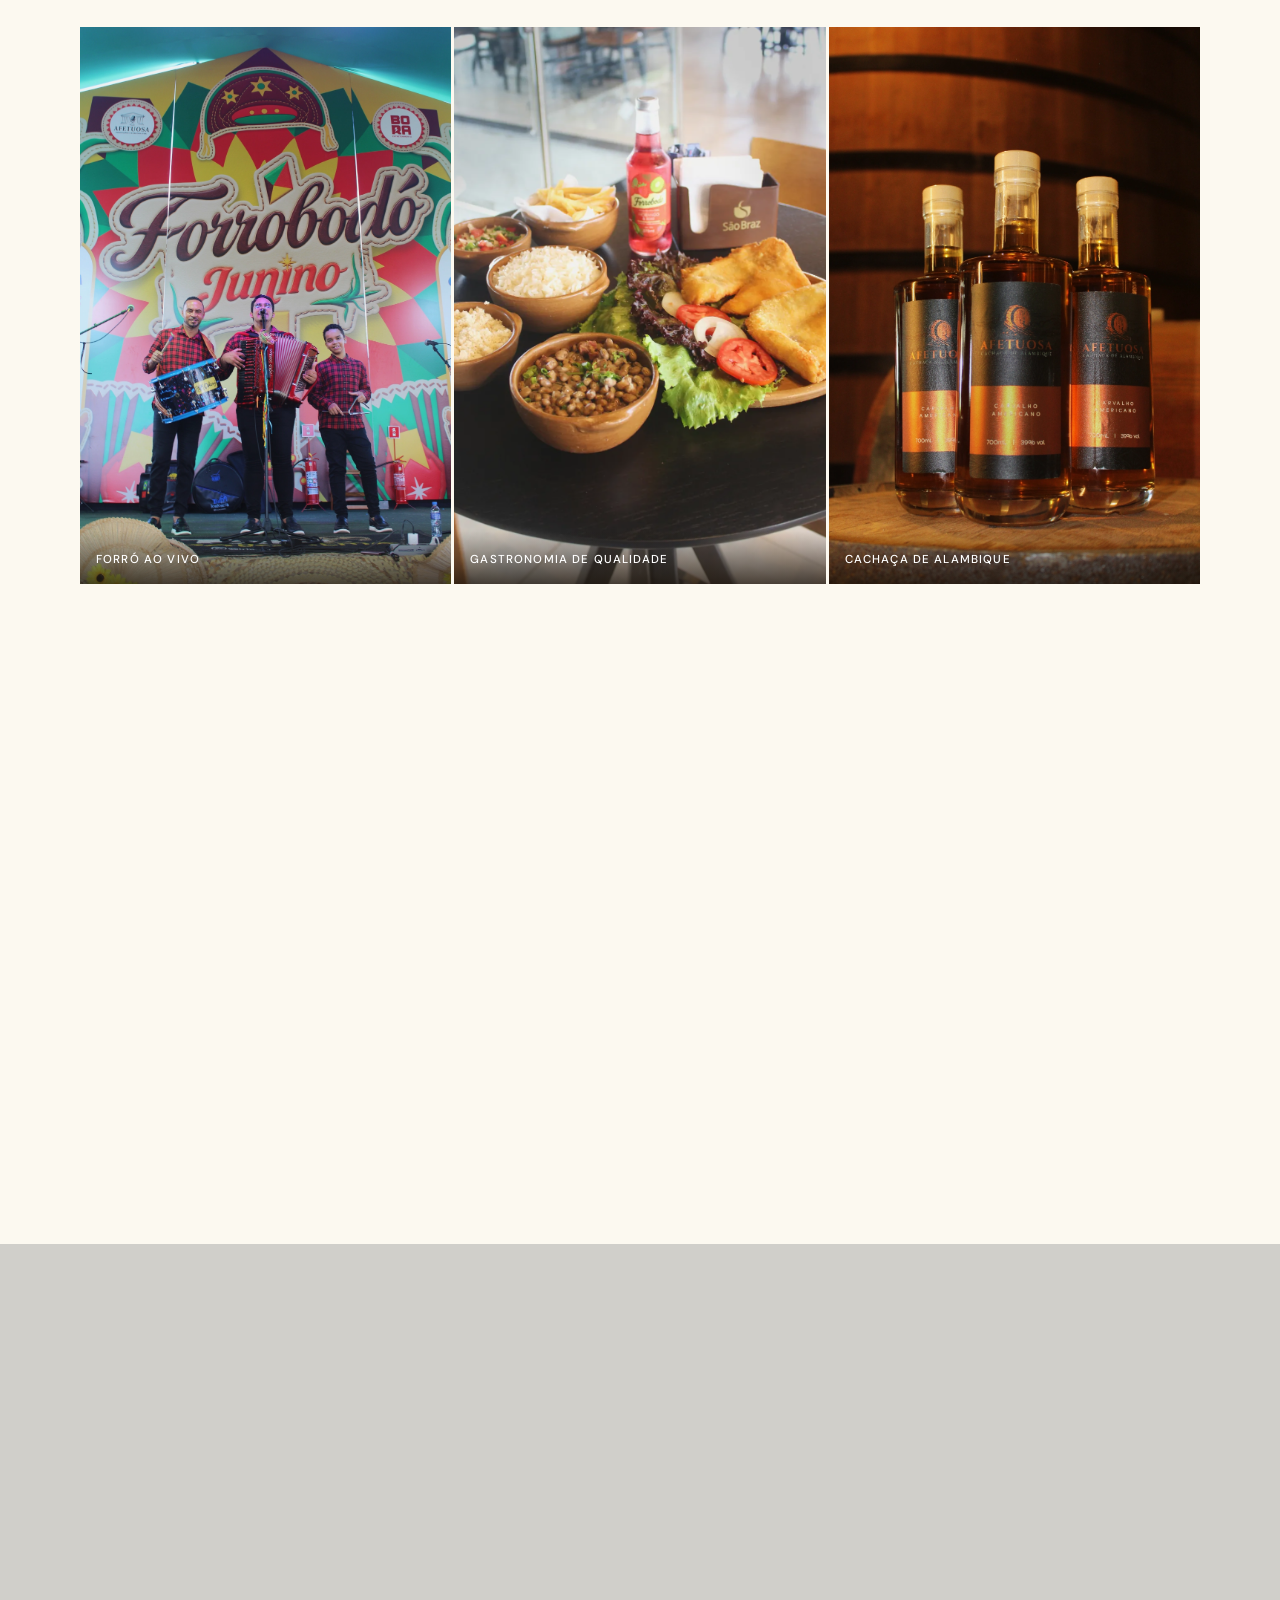
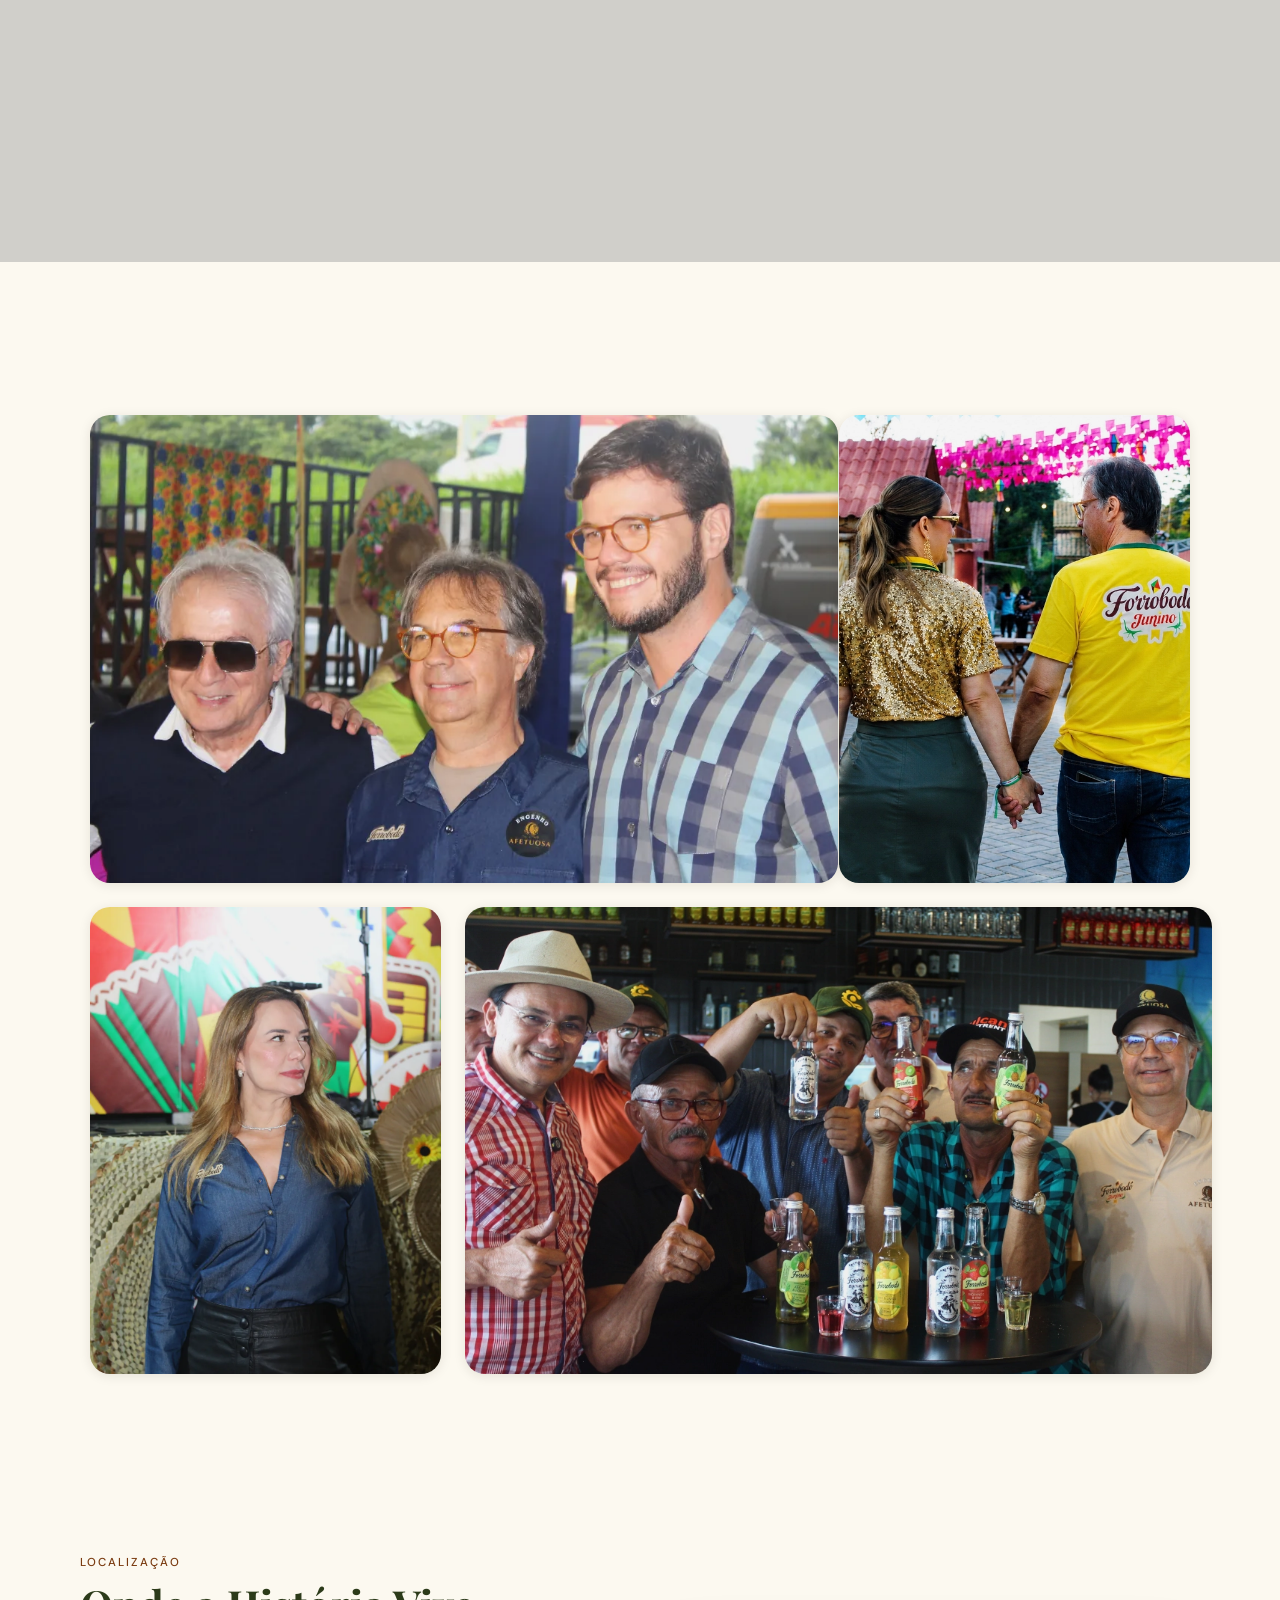
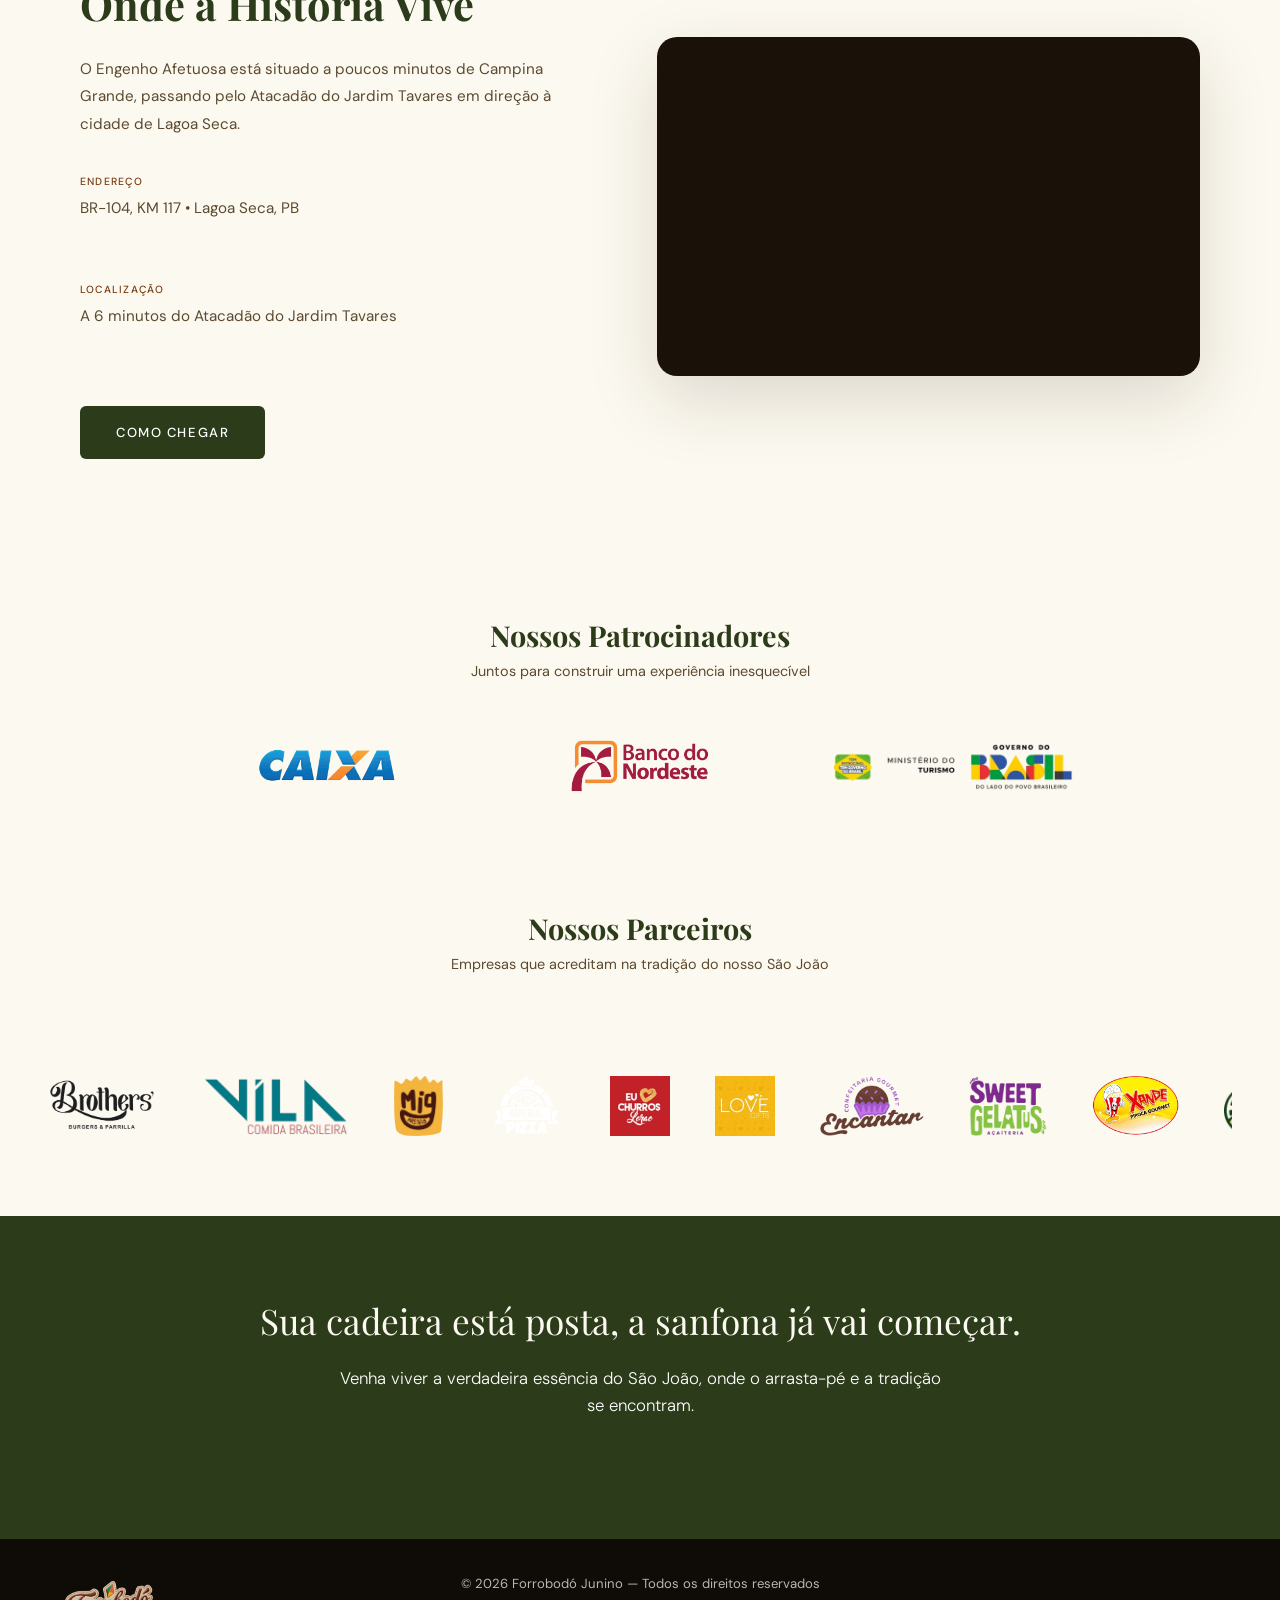
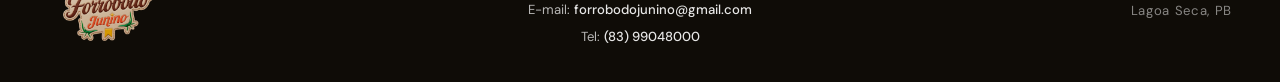
==== commit fb236cdc: "ajustes" ====
--- a/index.html
+++ b/index.html
@@ -102,7 +102,7 @@
     </div>
     <ul>
         <li><a href="#home">Home</a></li>
-        <li><a href="#sobre">O Evento</a></li>
+        <li><a href="#sobre">Sobre o Evento</a></li>
         <li><a href="#grandeza">Experiências</a></li>
         <li><a href="#programacao">Programação</a></li>
         <li><a href="#momentos">Momentos</a></li>
@@ -110,7 +110,7 @@
         <li><a href="galeria.html" class="momentos-link">Galeria</a></li>
     </ul>
     <div class="nav-cta">
-        <a href="https://zig.tickets/eventos/forrobodo-junino-2006" target="_blank" rel="noopener noreferrer" class="cta">GARANTIR MEU INGRESSO</a>
+        <a href="https://wa.me/558399048000" target="_blank" rel="noopener noreferrer" class="cta" aria-label="Contato via WhatsApp: 55 (83) 9904-8000">ENTRAR EM CONTATO</a>
     </div>
 </nav>
 
@@ -133,7 +133,7 @@
             </div>
         </div>
         <h1 class="home-titulo">O São João mais autêntico da região</h1>
-        <p class="home-desc">Forró, cachaça, tradição e cultura nordestina no coração do Engenho Afetuosa. Uma experiência elevada para celebrar nossas raízes.</p>
+        <p class="home-desc">Forró, cachaça, tradição e cultura nordestina. Uma experiência inesquecível para celebrar nossas raízes.</p>
         <div class="home-ctas">
             <a href="galeria.html" target="_blank" rel="noopener noreferrer" class="cta">VER GALERIA COMPLETA</a>
         </div>
@@ -164,7 +164,7 @@
         </div>
         <div class="sobre-foto-wrap animar">
             <div class="sobre-foto-container">
-                <img src="galeria/dia01-03.webp" alt="Foto da frente do Engenho Afetuosa"  class="sobre-foto">
+                <img src="imagens/engenho-horizontal.webp" alt="Foto da frente do Engenho Afetuosa"  class="sobre-foto">
             </div>
         </div>
     </div>
@@ -390,9 +390,6 @@
     <div class="chamada-final-conteudo animar">
         <h2>Sua cadeira está posta, a sanfona já vai começar.</h2>
         <p>Venha viver a verdadeira essência do São João, onde o arrasta-pé e a tradição se encontram.</p>
-        <div class="chamada-final-ctas">
-            <a href="https://zig.tickets/eventos/forrobodo-junino-2006" target="_blank" rel="noopener noreferrer" class="cta-principal-verde">GARANTIR MEU INGRESSO</a>
-        </div>
     </div>
 </section>
 
--- a/style.css
+++ b/style.css
@@ -287,7 +287,7 @@
     flex-direction: column;
     align-items: center;
     justify-content: center;
-    gap: 5px;
+    gap: 6px;
     padding: 8px;
     transition: transform 0.2s ease;
 }
@@ -298,7 +298,7 @@
 
 .hamburguer-linha {
     display: block;
-    width: 22px;
+    width: 26px;
     height: 2px;
     background-color: var(--cor-verde);
     border-radius: 2px;
@@ -308,7 +308,7 @@
 .menu-fechar {
     background: none;
     border: none;
-    font-size: 1.1rem;
+    font-size: 1.35rem;
     cursor: pointer;
     color: var(--cor-texto-leve);
     width: 36px;
@@ -469,9 +469,8 @@
     flex-wrap: wrap;
 }
 
-/* 1. Ajuste na seção de Patrocinadores (inferior) */
 .patrocinadores-grid .patrocinador-item:nth-child(3) {
-    max-width: 260px; /* Aumentado de 180px para 260px para dar o peso visual correto */
+    max-width: 260px; 
 }
 
 .cta-secundario {
@@ -557,7 +556,7 @@
     max-width: 1200px;
     margin: 0 auto;
     display: grid;
-    grid-template-columns: 1.2fr 0.8fr;
+    grid-template-columns: 1.05fr 0.95fr;
     gap: 80px;
     align-items: center;
 }
@@ -594,11 +593,11 @@
 
 .sobre-foto {
     width: 100%;
-    aspect-ratio: 2 / 3;
-    max-height: 480px;
+    aspect-ratio: 1000 / 667;
+    max-height: 600px;
     object-fit: cover;
     object-position: center top;
-    border-radius: var(--radius-md);
+    border-radius: var(--radius-lg);
     display: block;
     box-shadow: var(--shadow-md);
 }
@@ -1154,38 +1153,11 @@
 
 .chamada-final-conteudo p {
     font-size: 1.05rem;
-    font-style: italic;
     font-weight: 300;
-    color: rgba(252, 249, 240, 0.75);
+    color: var(--cor-branca);
     max-width: 620px;
     margin-bottom: 40px;
     line-height: 1.6;
-}
-
-.chamada-final-ctas {
-    display: flex;
-    justify-content: center;
-    align-items: center;
-    width: 100%;
-}
-
-.cta-principal-verde {
-    display: inline-block;
-    padding: 18px 48px;
-    background-color: var(--cor-marrom);
-    color: var(--cor-branca);
-    border-radius: var(--radius-sm);
-    font-family: var(--fonte-ui);
-    font-size: 0.85rem;
-    font-weight: 500;
-    letter-spacing: 0.12em;
-    text-transform: uppercase;
-    transition: background-color var(--transition), transform var(--transition);
-}
-
-.cta-principal-verde:hover {
-    background-color: var(--cor-marrom-hover);
-    transform: translateY(-2px);
 }
 
 /* 8. ANIMAÇÕES */
@@ -1541,11 +1513,6 @@
         font-size: 0.9rem;
     }
 
-    .cta-principal-verde {
-        width: 90%;
-        text-align: center;
-    }
-
     .footer {
         grid-template-columns: 1fr;
         justify-items: center;
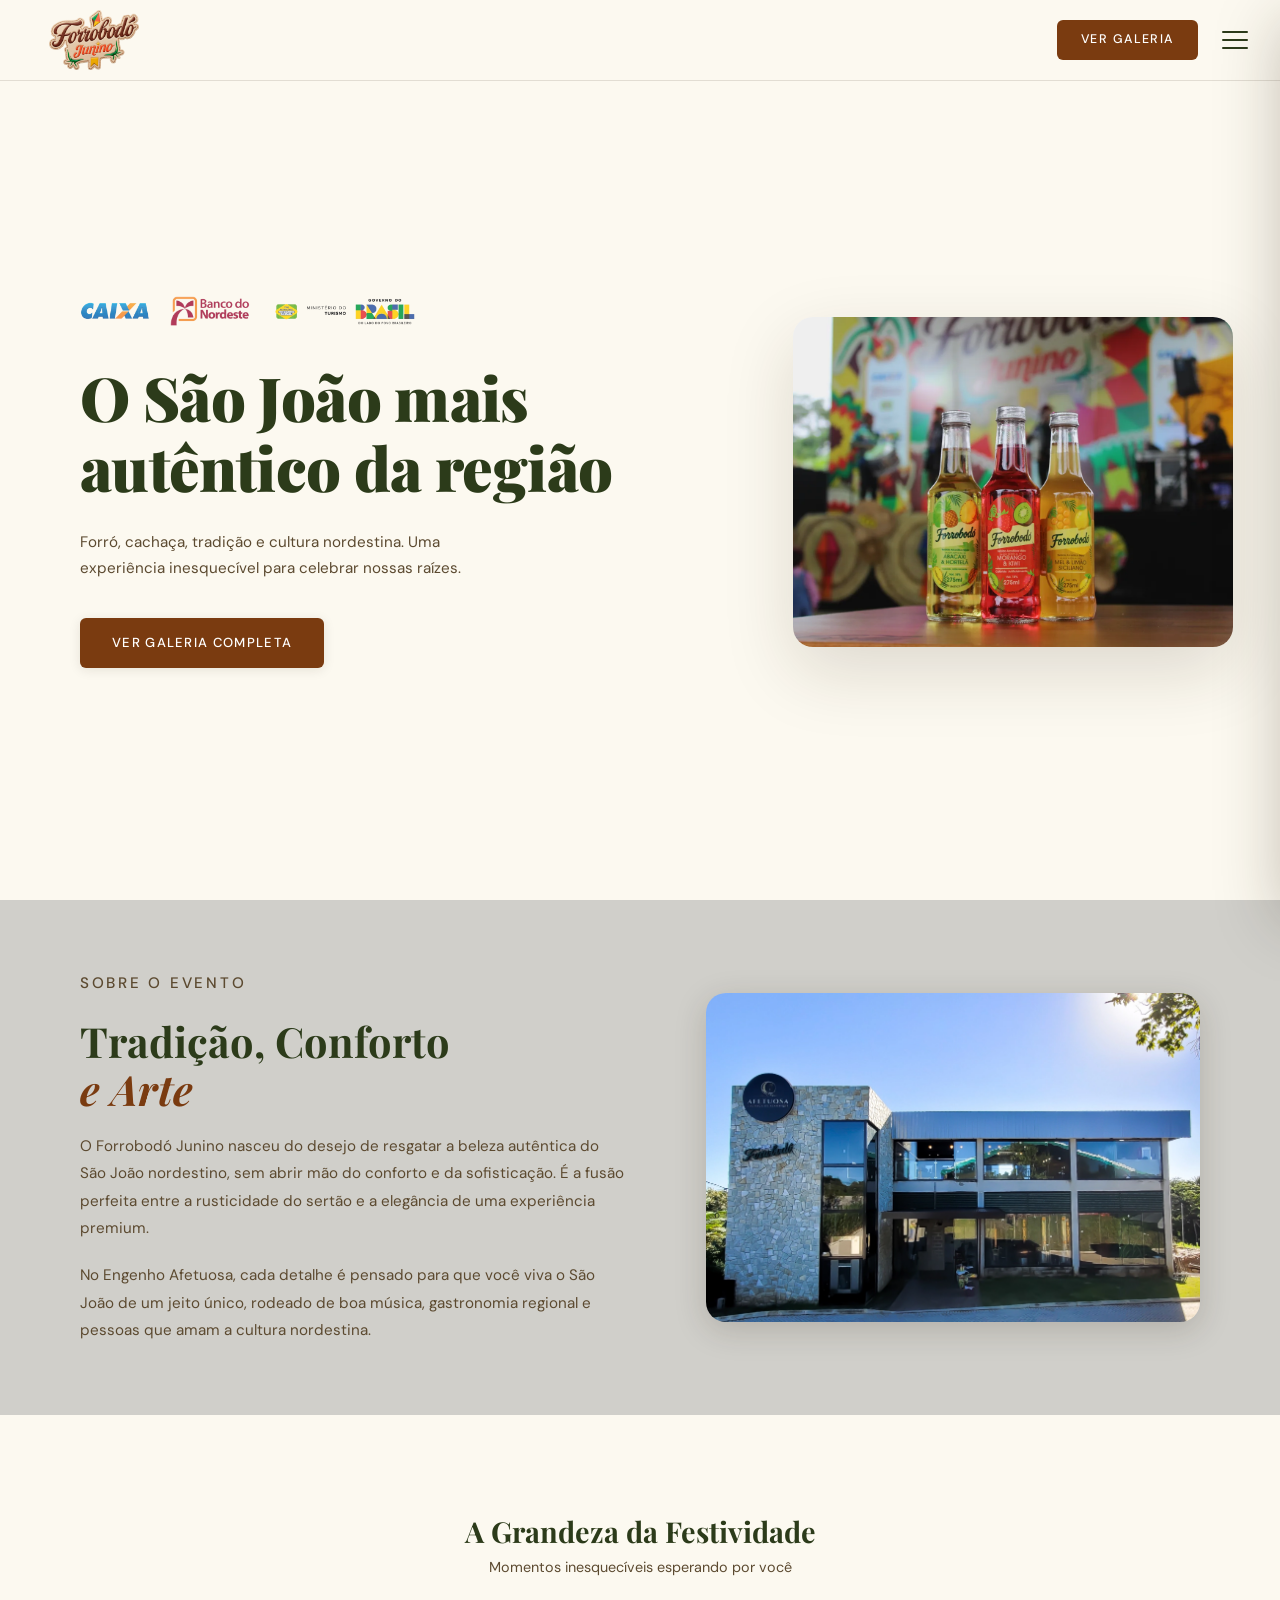
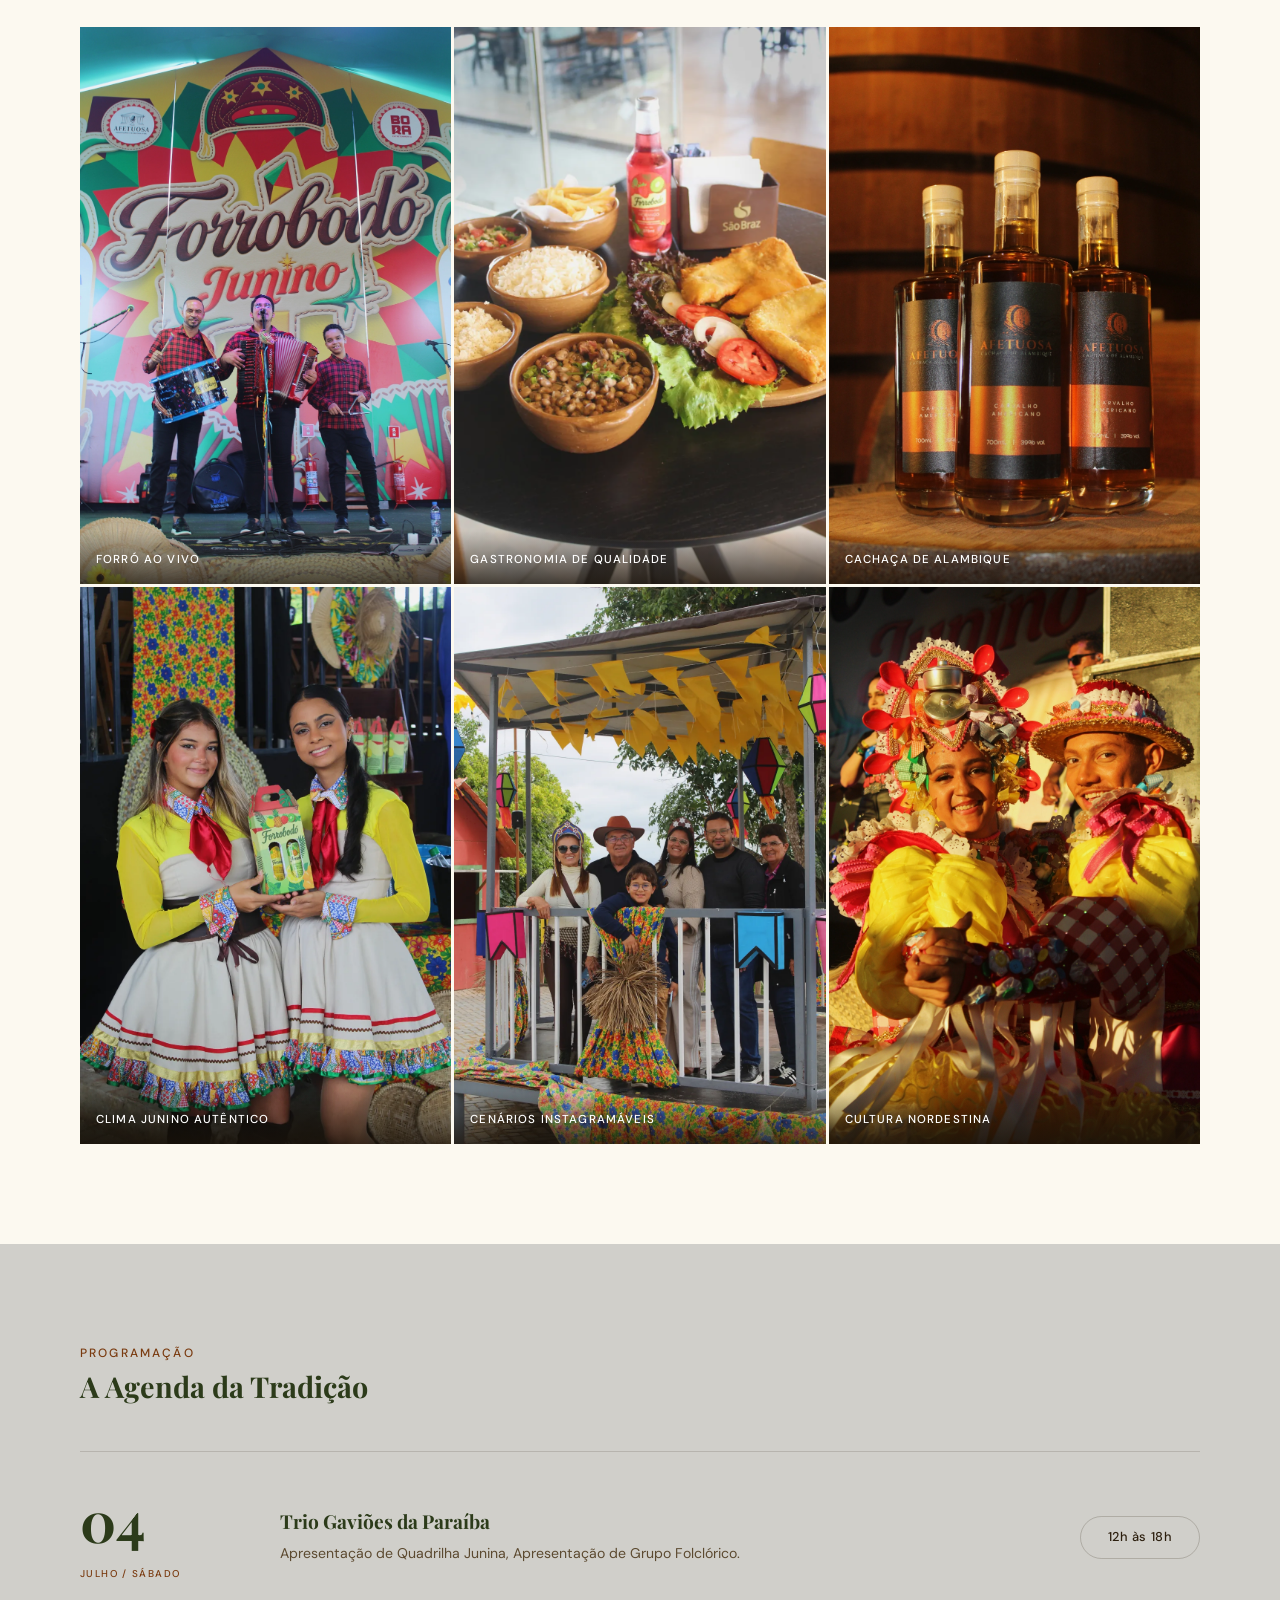
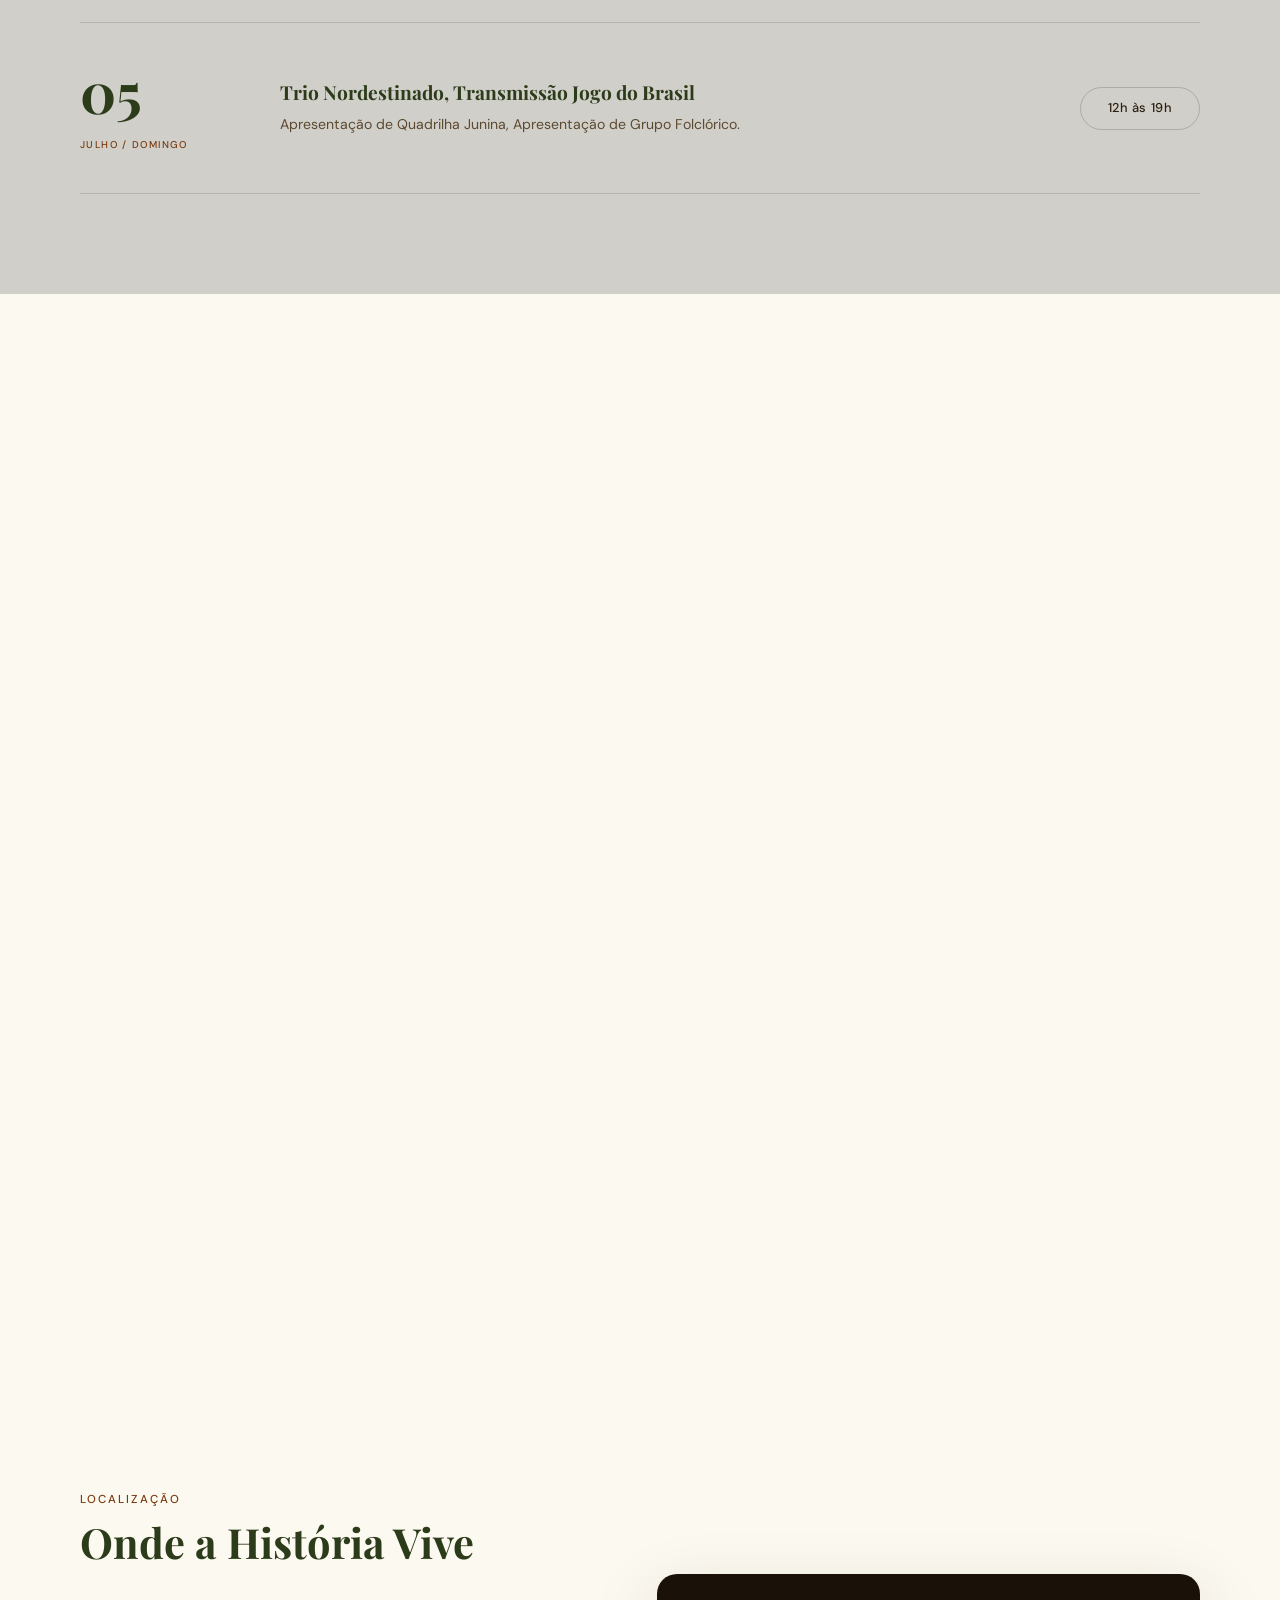
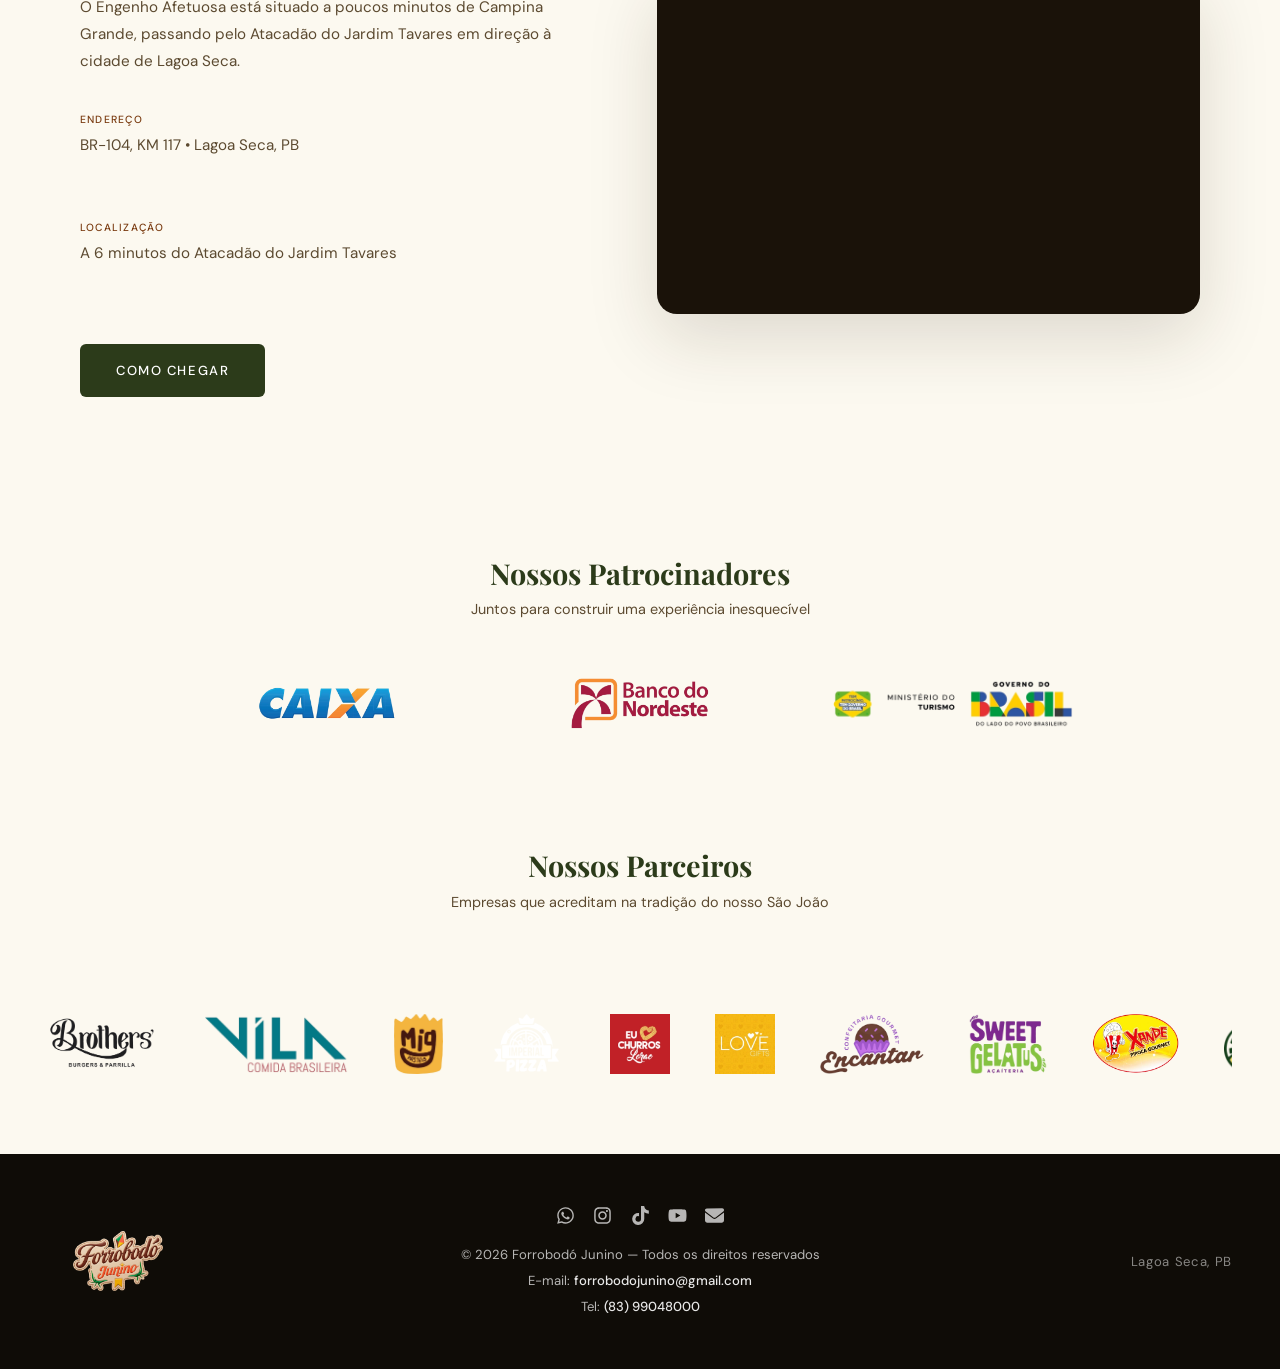
==== commit bd71309d: "atualizando redes sociais" ====
--- a/index.html
+++ b/index.html
@@ -109,8 +109,12 @@
         <li><a href="#localizacao">Localização</a></li>
         <li><a href="galeria.html" class="momentos-link">Galeria</a></li>
     </ul>
-    <div class="nav-cta">
-        <a href="https://wa.me/558399048000" target="_blank" rel="noopener noreferrer" class="cta" aria-label="Contato via WhatsApp: 55 (83) 9904-8000">ENTRAR EM CONTATO</a>
+    <div class="nav-social">
+        <a href="https://wa.me/558399048000" target="_blank" rel="noopener noreferrer" aria-label="WhatsApp"><i class="icone icone-whatsapp" aria-hidden="true"></i></a>
+        <a href="https://www.instagram.com/forrobodojunino/" target="_blank" rel="noopener noreferrer" aria-label="Instagram"><i class="icone icone-instagram" aria-hidden="true"></i></a>
+        <a href="https://www.tiktok.com/@forrobodojunino" target="_blank" rel="noopener noreferrer" aria-label="TikTok"><i class="icone icone-tiktok" aria-hidden="true"></i></a>
+        <a href="https://www.youtube.com/@Forrobodojunino" target="_blank" rel="noopener noreferrer" aria-label="YouTube"><i class="icone icone-youtube" aria-hidden="true"></i></a>
+        <a href="mailto:forrobodojunino@gmail.com" aria-label="Email"><i class="icone icone-envelope" aria-hidden="true"></i></a>
     </div>
 </nav>
 
@@ -385,22 +389,32 @@
     </div>
 </section>
 
-<!-- Chamada Final -->
+<!-- Chamada Final 
 <section id="chamada-final" class="chamada-final" aria-label="Chamada para compra de ingressos">
     <div class="chamada-final-conteudo animar">
         <h2>Sua cadeira está posta, a sanfona já vai começar.</h2>
         <p>Venha viver a verdadeira essência do São João, onde o arrasta-pé e a tradição se encontram.</p>
     </div>
 </section>
+-->
 
 </main>
 
 <!-- Footer -->
 <footer class="footer">
     <div class="footer-logo-wrap">
-        <img src="imagens/imagem-logo.webp" alt="Forrobodó Junino" class="logo-oficial footer-logo">
+        <a href="#home" class="header-logo-link">
+            <img src="imagens/imagem-logo.webp" alt="Forrobodó Junino" class="logo-oficial header-logo">
+        </a>
     </div>
     <div class="footer-info">
+        <div class="footer-social">
+            <a href="https://wa.me/558399048000" target="_blank" rel="noopener noreferrer" aria-label="WhatsApp"><i class="icone icone-whatsapp" aria-hidden="true"></i></a>
+            <a href="https://www.instagram.com/forrobodojunino/" target="_blank" rel="noopener noreferrer" aria-label="Instagram"><i class="icone icone-instagram" aria-hidden="true"></i></a>
+            <a href="https://www.tiktok.com/@forrobodojunino" target="_blank" rel="noopener noreferrer" aria-label="TikTok"><i class="icone icone-tiktok" aria-hidden="true"></i></a>
+            <a href="https://www.youtube.com/@Forrobodojunino" target="_blank" rel="noopener noreferrer" aria-label="YouTube"><i class="icone icone-youtube" aria-hidden="true"></i></a>
+            <a href="mailto:forrobodojunino@gmail.com" aria-label="Email"><i class="icone icone-envelope" aria-hidden="true"></i></a>
+    </div>
         <p>© 2026 Forrobodó Junino — Todos os direitos reservados</p>
         <p>E-mail: <a href="mailto:forrobodojunino@gmail.com">forrobodojunino@gmail.com</a></p>
         <p>Tel: <a href="https://wa.me/558399048000" target="_blank" rel="noopener noreferrer" aria-label="Contato via WhatsApp: 55 (83) 9904-8000">(83) 99048000</a></p>
--- a/style.css
+++ b/style.css
@@ -182,7 +182,7 @@
     display: grid;
     grid-template-columns: 1fr auto 1fr;
     align-items: center;
-    padding: 32px 48px;
+    padding: 48px;
     background-color: var(--cor-dark-footer);
     color: var(--cor-branca);
 }
@@ -205,7 +205,7 @@
 }
 
 .footer-info a:hover {
-    color: var(--cor-dourado-claro);
+    color: var(--cor-marrom);
 }
 
 .footer-local {
@@ -215,6 +215,22 @@
     letter-spacing: 0.05em;
 }
 
+.footer-social {
+    display: flex;
+    justify-content: center;
+    gap: 18px;
+    margin-bottom: 14px;
+}
+.footer-social .icone {
+    font-size: 1.2rem;
+    color: rgba(255, 255, 255, 0.7);
+    transition: color var(--transition), transform var(--transition);
+}
+.footer-social a:hover .icone {
+    color: var(--cor-marrom);
+    transform: translateY(-2px);
+}
+
 /* 6. COMPONENTES */
 
 /* Logo */
@@ -235,6 +251,35 @@
     transform: scale(1.03);
 }
 
+.icone {
+    display: inline-block;
+    width: 1em;
+    height: 1em;
+    vertical-align: middle;
+    background-color: currentColor;
+    -webkit-mask-repeat: no-repeat;
+    mask-repeat: no-repeat;
+    -webkit-mask-position: center;
+    mask-position: center;
+    -webkit-mask-size: contain;
+    mask-size: contain;
+}
+.icone-whatsapp  { 
+    -webkit-mask-image: url("contato/whatsapp.svg");  mask-image: url("contato/whatsapp.svg"); 
+}
+.icone-envelope  { 
+    -webkit-mask-image: url("contato/envelope.svg");  mask-image: url("contato/envelope.svg"); 
+}
+.icone-instagram { 
+    -webkit-mask-image: url("contato/instagram.svg"); mask-image: url("contato/instagram.svg"); 
+}
+.icone-youtube { 
+    -webkit-mask-image: url("contato/youtube.svg");   mask-image: url("contato/youtube.svg"); 
+}
+.icone-tiktok    { 
+    -webkit-mask-image: url("contato/tiktok.svg");    mask-image: url("contato/tiktok.svg"); 
+}
+
 .nav-logo {
     width: 110px;
     max-height: 52px;
@@ -242,8 +287,8 @@
 }
 
 .footer-logo {
-    width: 120px;
-    max-height: 60px;
+    width: 150px;
+    max-height: 75px;
     display: block;
     opacity: 0.9;
     transition: opacity var(--transition);
@@ -308,11 +353,11 @@
 .menu-fechar {
     background: none;
     border: none;
-    font-size: 1.35rem;
+    font-size: 1.4rem;
     cursor: pointer;
-    color: var(--cor-texto-leve);
-    width: 36px;
-    height: 36px;
+    color: var(--cor-marrom);
+    width: 42px;
+    height: 42px;
     border-radius: 50%;
     display: flex;
     align-items: center;
@@ -321,8 +366,7 @@
 }
 
 .menu-fechar:hover {
-    background-color: var(--cor-creme-escuro);
-    color: var(--cor-marrom);
+    color: var(--cor-marrom-hover);
 }
 
 /* Overlay */
@@ -396,18 +440,23 @@
     padding-left: 28px;
 }
 
-.nav-cta {
-    padding: 20px 20px 32px;
+.nav-social {
+    display: flex;
+    justify-content: center;
+    gap: 24px;
+    padding: 24px 20px 32px;
     margin-top: auto;
     flex-shrink: 0;
-    background-color: var(--cor-creme);
-}
-
-.nav-cta .cta {
-    width: 100%;
-    font-size: 0.8rem;
-}
-
+}
+.nav-social .icone {
+    font-size: 1.4rem;
+    color: var(--cor-marrom);
+    transition: color var(--transition), transform var(--transition);
+}
+.nav-social a:hover .icone {
+    color: var(--cor-marrom-hover);
+    transform: translateY(-3px);
+}
 /* 7. SECTIONS */
 
 /* Home */
@@ -755,6 +804,7 @@
     font-weight: 700;
     color: var(--cor-verde);
     line-height: 1;
+    margin-bottom: 16px;
 }
 
 .prog-mes {
@@ -851,6 +901,7 @@
     display: grid;
     grid-template-columns: repeat(12, 1fr);
     gap: 24px;
+    grid-template-rows: repeat(2, clamp(280px, 34vw, 420px));
 }
 
 .momentos-item {
@@ -858,7 +909,6 @@
     overflow: hidden;
     box-shadow: var(--shadow-sm);
     transition: transform var(--transition);
-    height: 100%;
 }
 
 .momentos-item img {
@@ -876,25 +926,21 @@
 .momentos-item:nth-child(1) {
     grid-column: 1 / span 8;
     grid-row: 1;
-    aspect-ratio: 16 / 10;
 }
 
 .momentos-item:nth-child(2) {
     grid-column: 9 / span 4;
     grid-row: 1;
-    aspect-ratio: 1792 / 2388;
 }
 
 .momentos-item:nth-child(3) {
     grid-column: 1 / span 4;
     grid-row: 2;
-    aspect-ratio: 1792 / 2388;
 }
 
 .momentos-item:nth-child(4) {
     grid-column: 5 / span 8;
     grid-row: 2;
-    aspect-ratio: 16 / 10;
 }
 
 /* Localização */
@@ -1119,7 +1165,7 @@
     }
 }
 
-/* Chamada Final */
+/* Chamada Final
 
 .chamada-final {
     position: relative;
@@ -1159,6 +1205,7 @@
     margin-bottom: 40px;
     line-height: 1.6;
 }
+*/
 
 /* 8. ANIMAÇÕES */
 
@@ -1279,13 +1326,13 @@
     border-radius: var(--radius-lg);
     overflow: hidden;
     box-shadow: 0 24px 70px rgba(44, 31, 14, 0.15);
-}
-
-.home-foto-container img {
-    width: 100%;
-    height: 100%;
-    object-fit: cover;
-}
+    }
+
+    .home-foto-container img {
+        width: 100%;
+        height: 100%;
+        object-fit: cover;
+    }
 
     .home-titulo {
         font-size: 2.3rem;
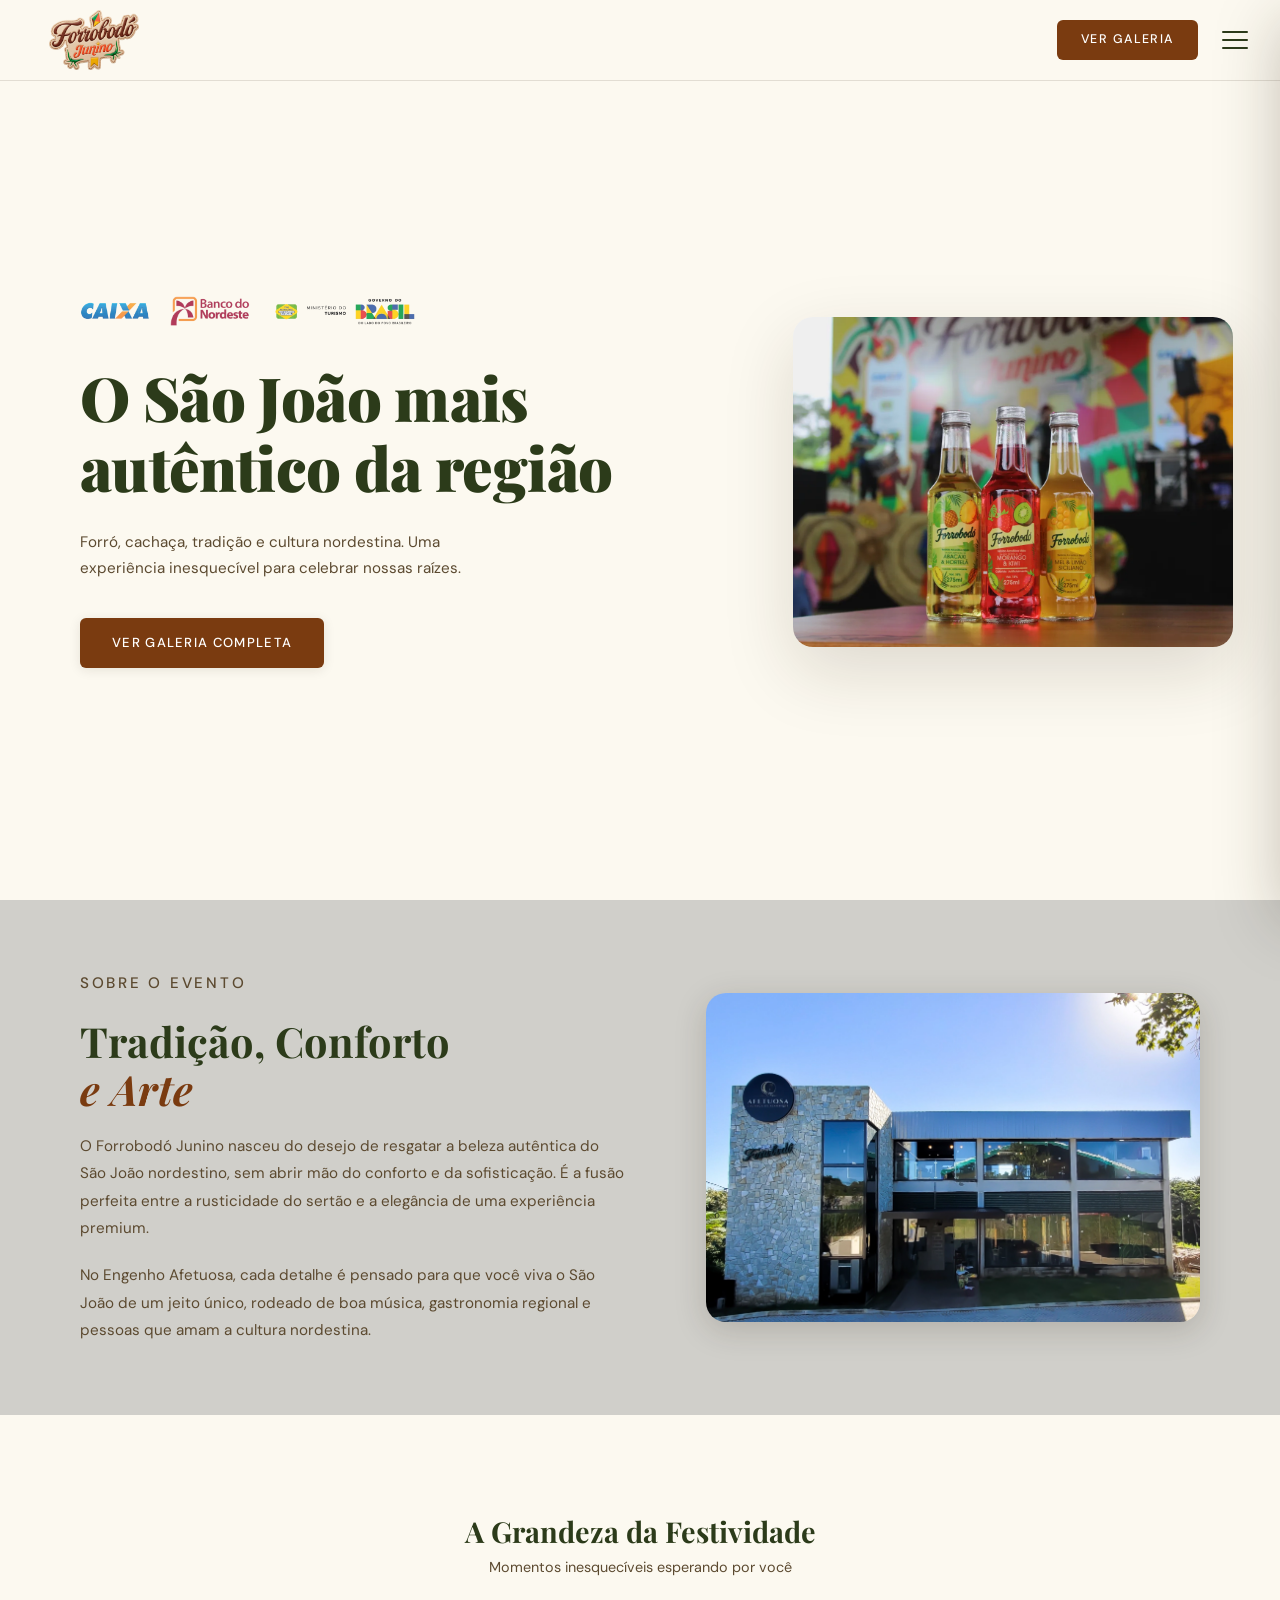
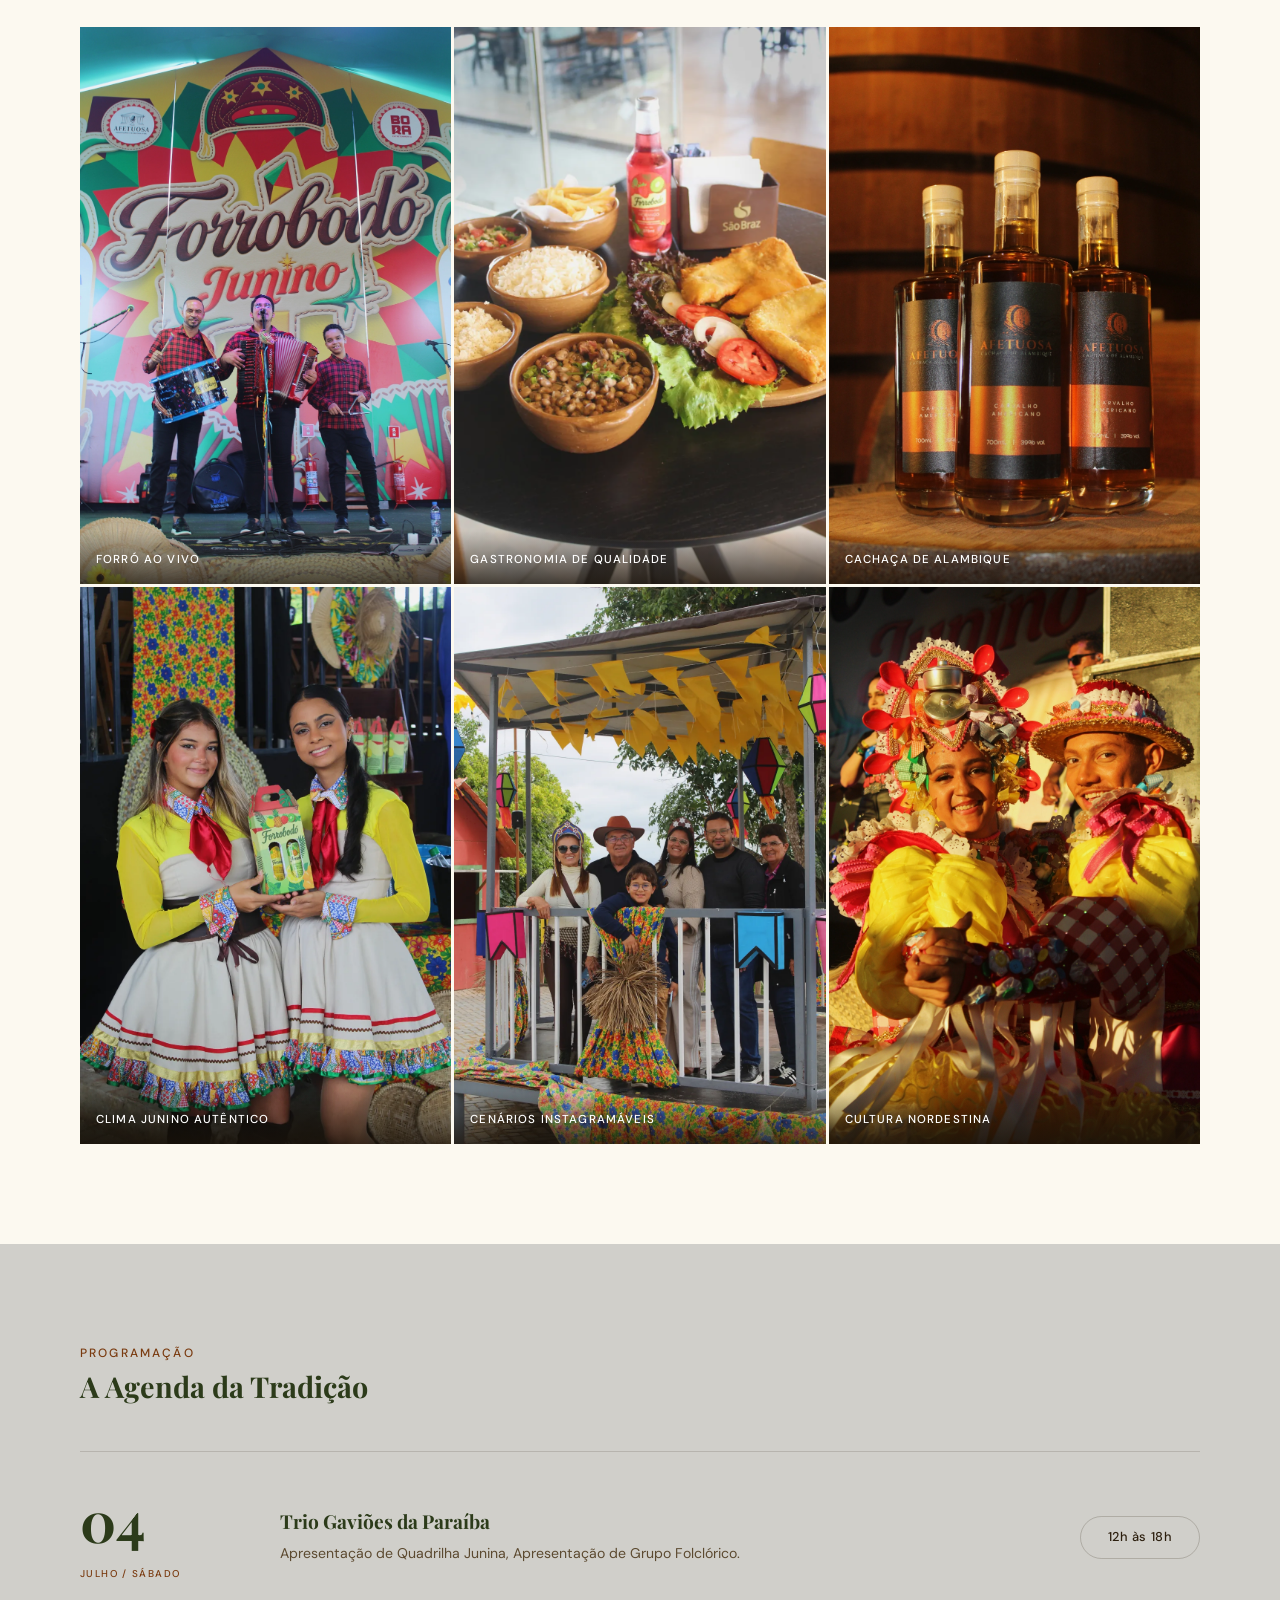
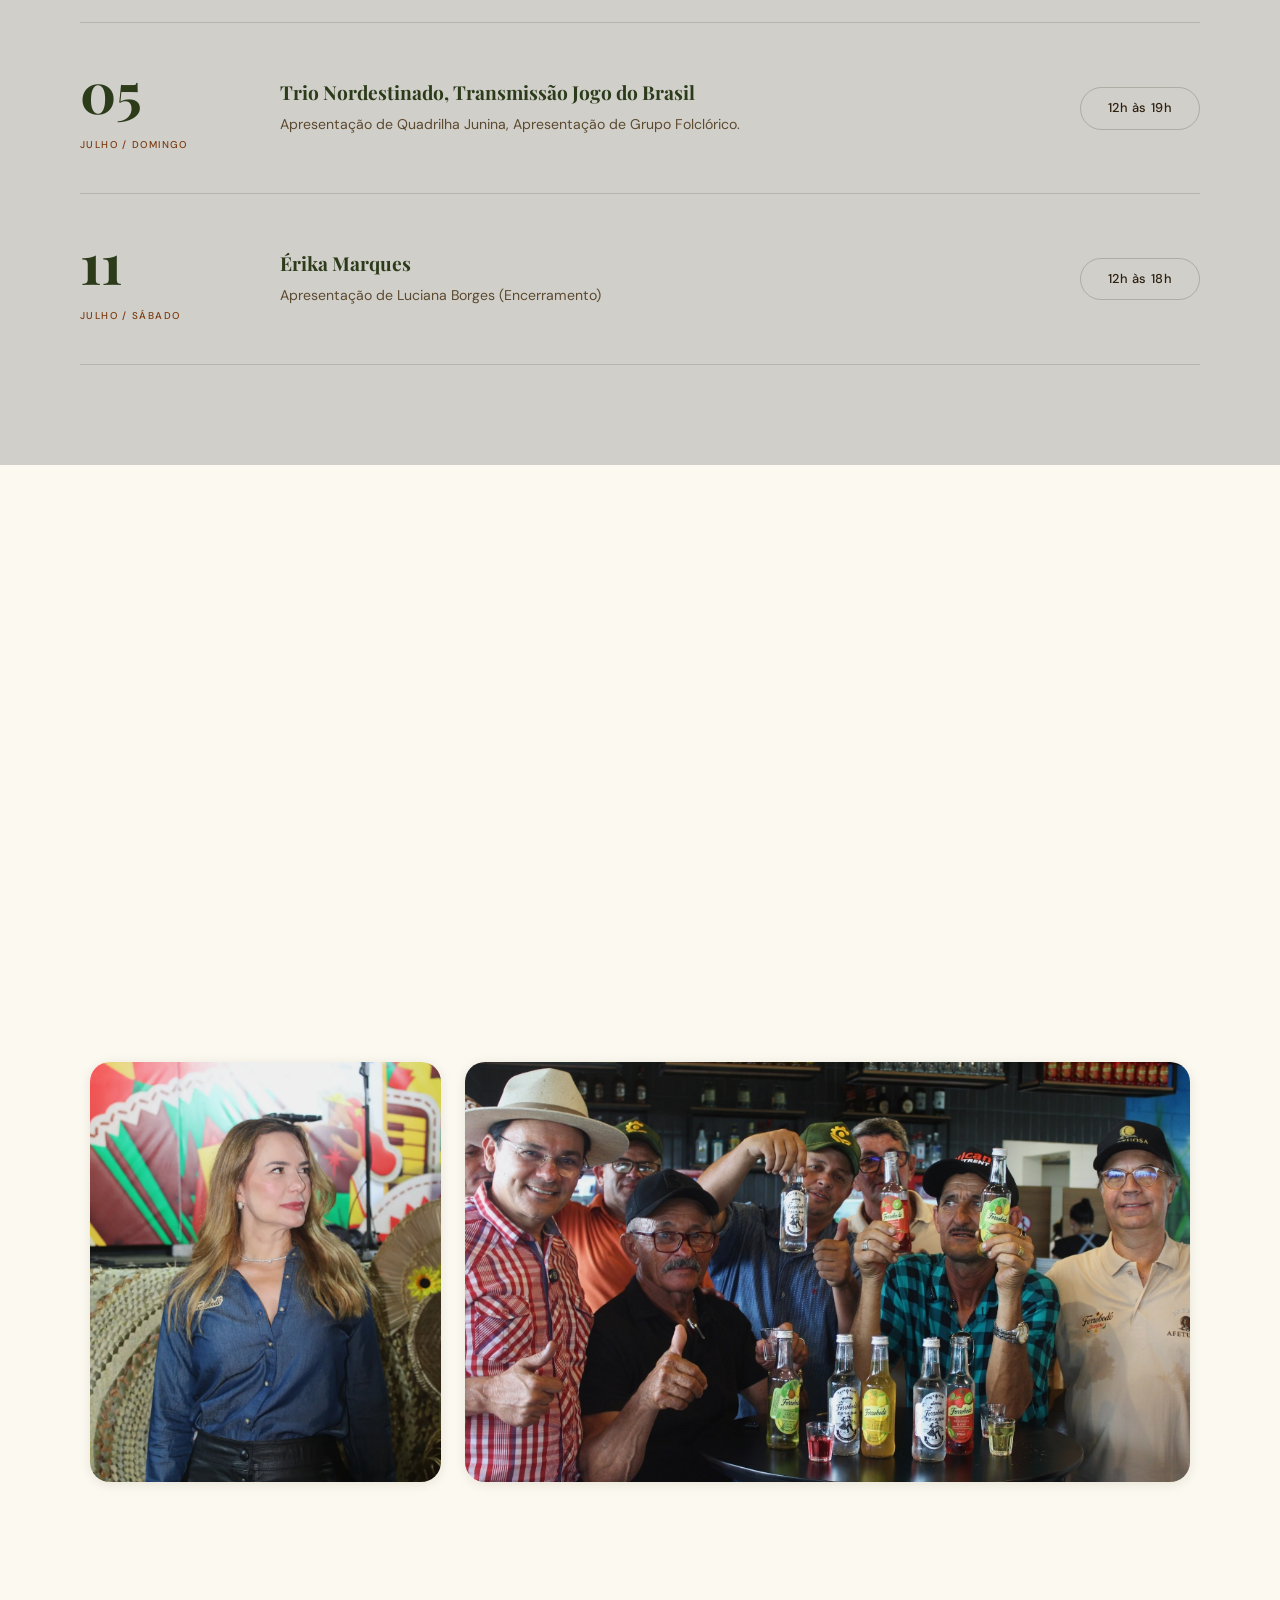
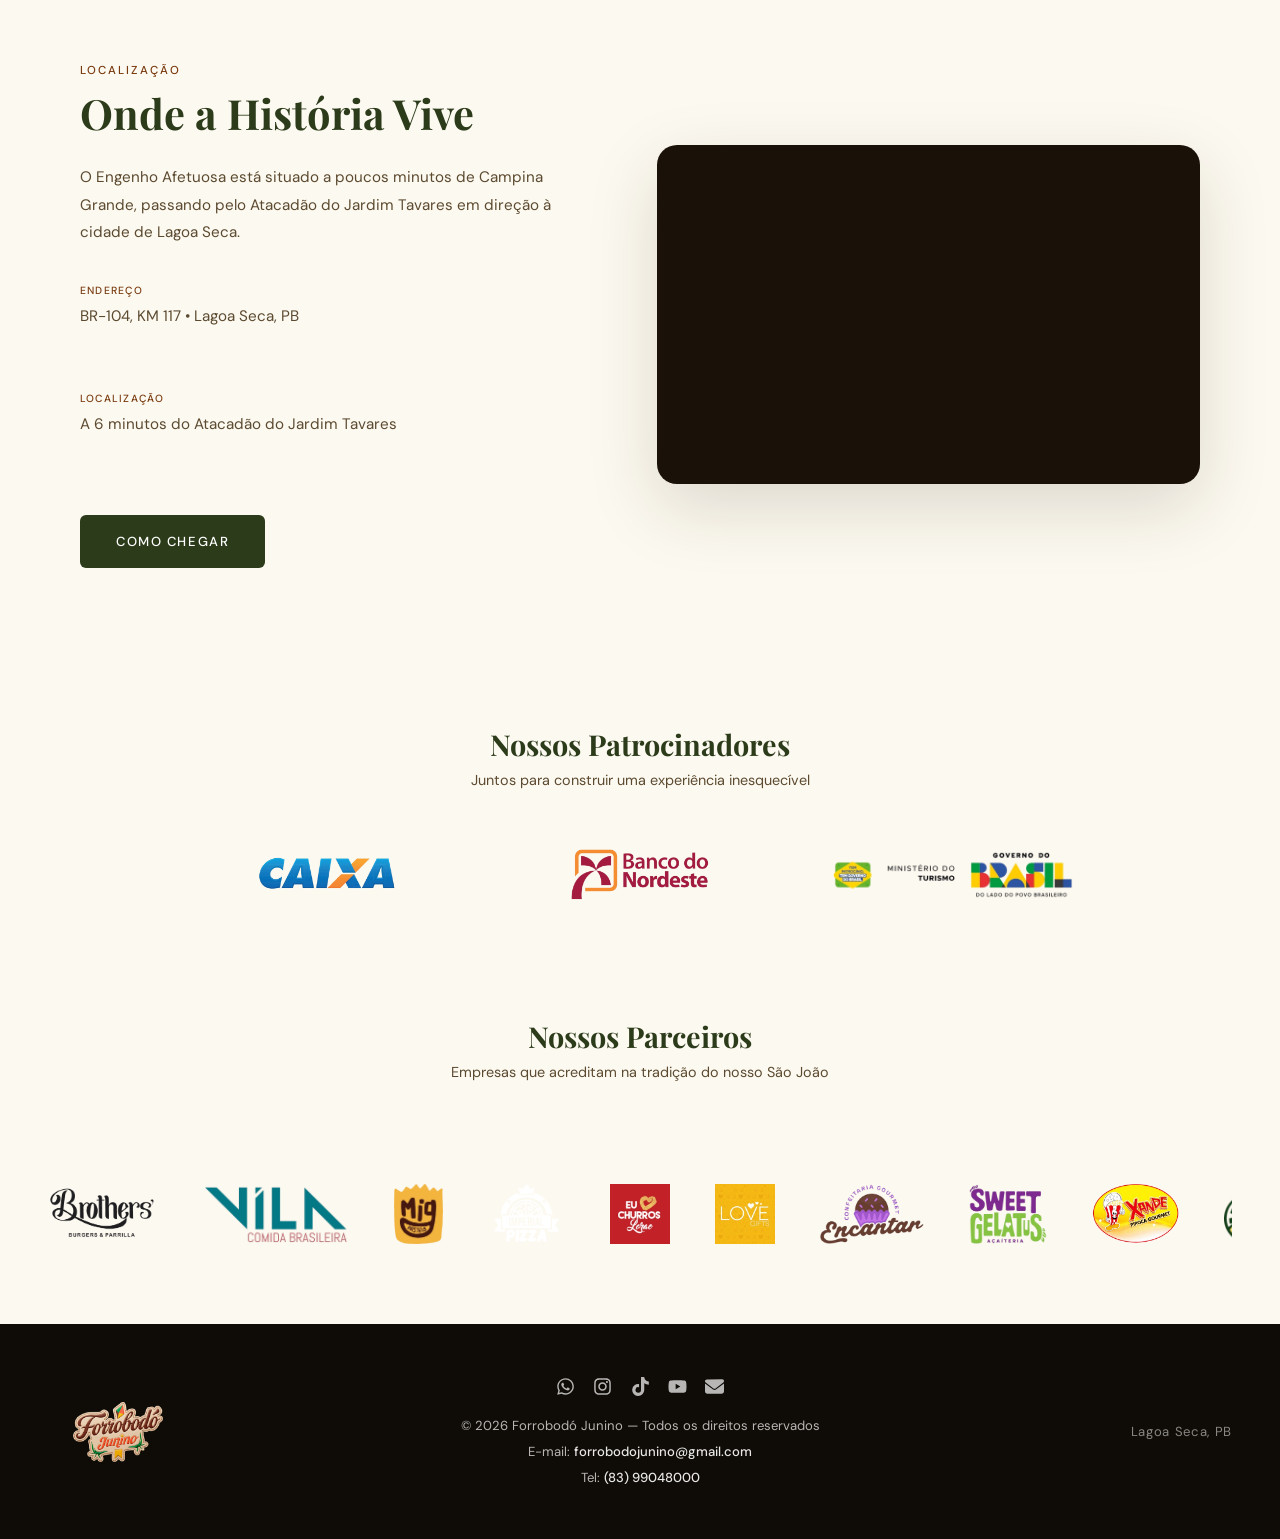
==== commit 9c6c9cd5: "redes sociais e programação final" ====
--- a/index.html
+++ b/index.html
@@ -264,6 +264,19 @@
                 <span class="prog-horario-texto">12h às 19h</span>
             </div>
         </div>
+        <div class="programacao-item animar">
+            <div class="programacao-data">
+                <span class="prog-dia">11</span>
+                <span class="prog-mes">JULHO / SÁBADO</span>
+            </div>
+            <div class="programacao-info">
+                <h3>Érika Marques</h3>
+                <p class="prog-descricao">Apresentação de Luciana Borges (Encerramento)</p>
+            </div>
+            <div class="prog-horario-card">
+                <span class="prog-horario-texto">12h às 18h</span>
+            </div> 
+        </div>
     </div>
 </section>
 
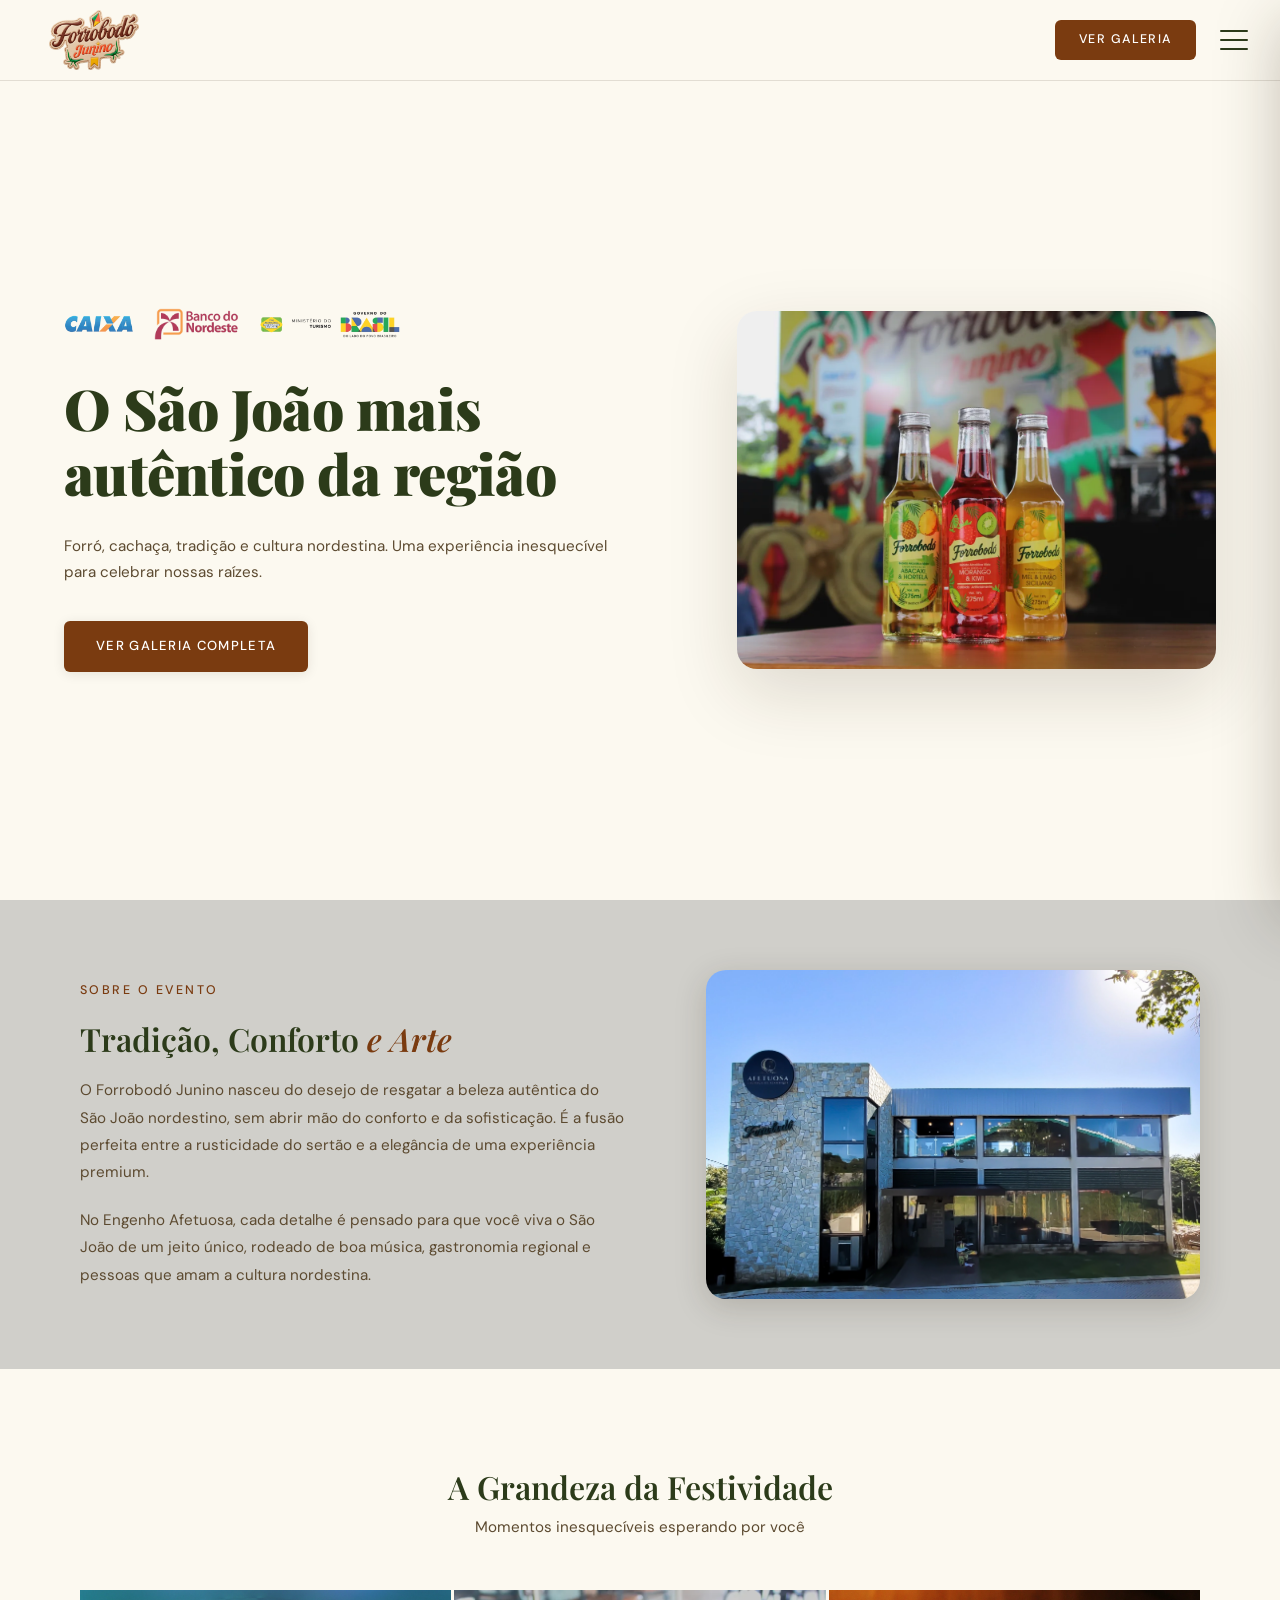
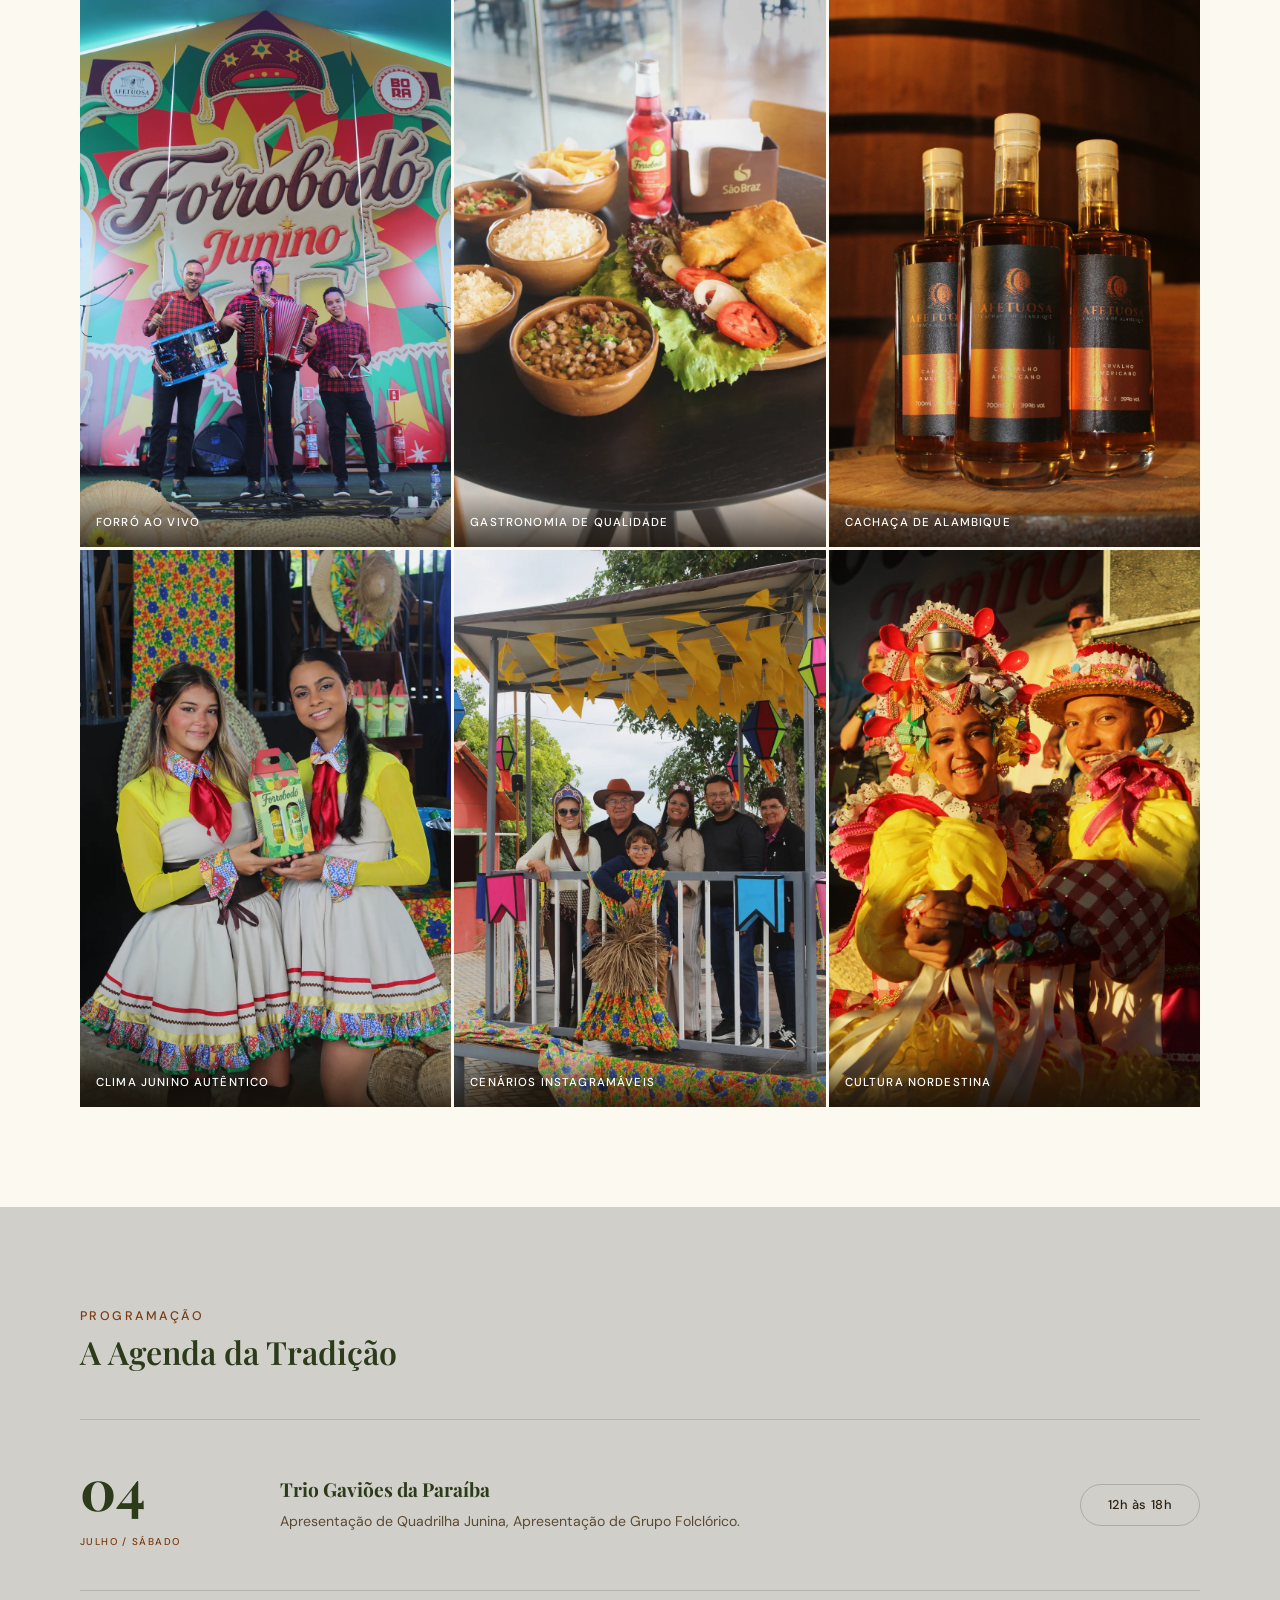
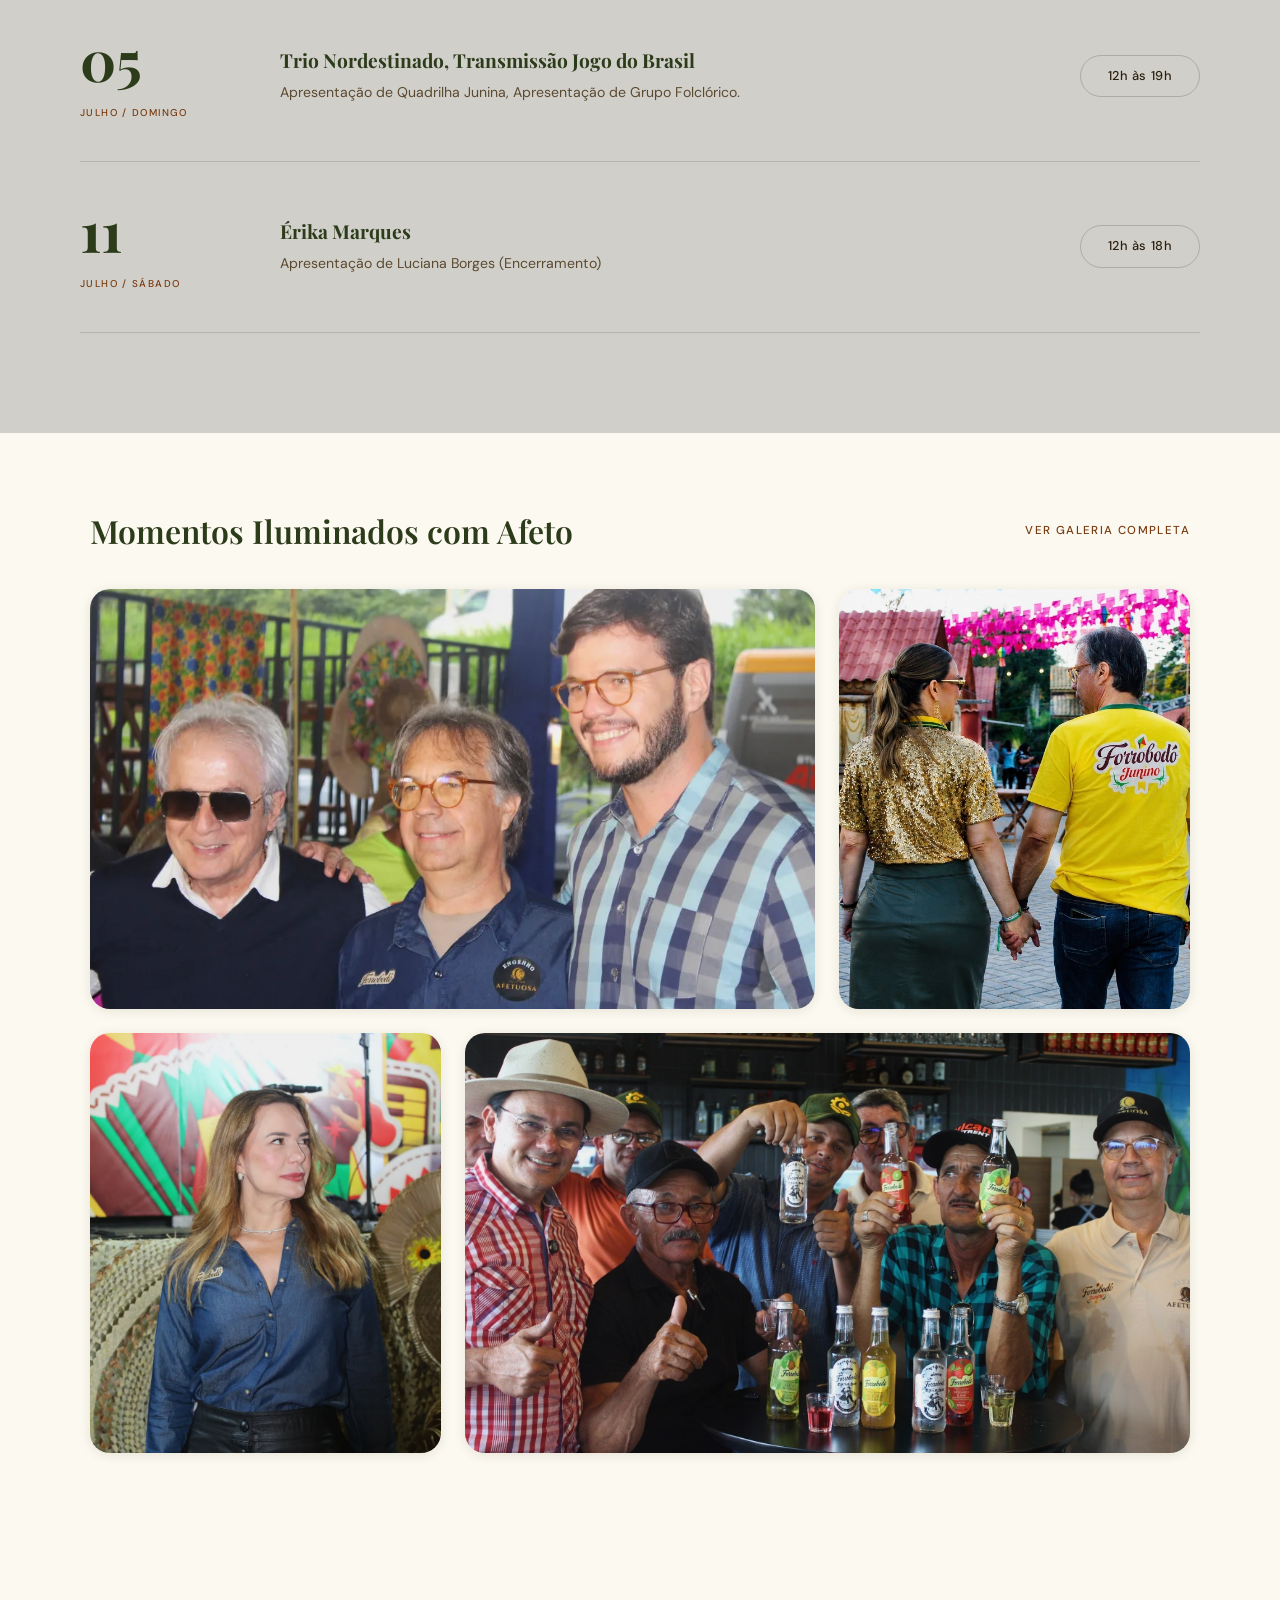
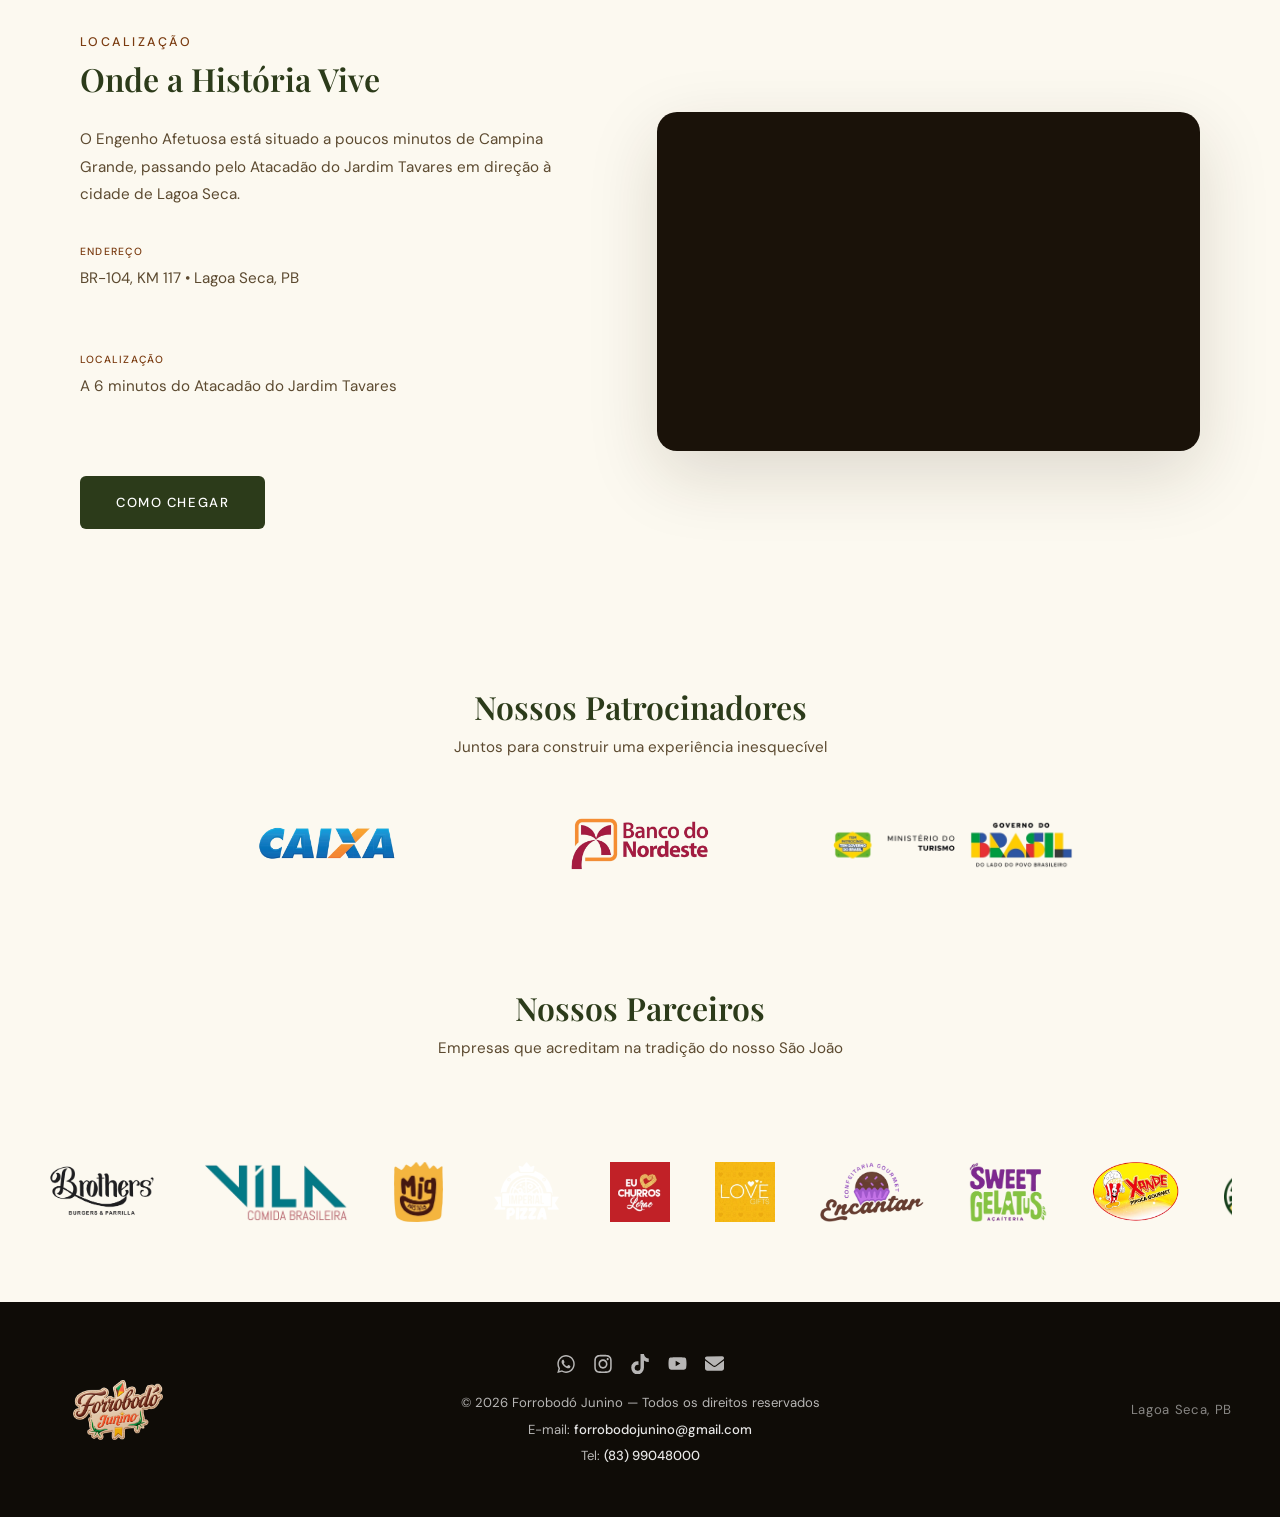
==== commit c5e4fcad: "sites padronizados" ====
--- a/index.html
+++ b/index.html
@@ -32,7 +32,7 @@
         href="https://fonts.gstatic.com"
         crossorigin>
 
-    <link href="https://fonts.googleapis.com/css2?family=Playfair+Display:ital,wght@0,400;0,700;0,900;1,400;1,700&family=Cormorant+Garamond:ital,wght@0,300;0,400;0,600;1,300;1,400&family=DM+Sans:wght@300;400;500&display=swap"
+    <link href="https://fonts.googleapis.com/css2?family=Playfair+Display:ital,wght@0,400;0,600;0,700;0,900;1,400;1,600;1,700&family=Cormorant+Garamond:ital,wght@0,300;0,400;0,600;1,300;1,400&family=DM+Sans:wght@300;400;500&display=swap"
         rel="stylesheet">
 
     <!-- Favicon -->
@@ -155,7 +155,7 @@
     <div class="sobre-conteudo">
         <div class="sobre-texto">
             <p class="sobre-eyebrow animar">SOBRE O EVENTO</p>
-            <h2 id="sobre-titulo" class="animar">Tradição, Conforto<br><em>e Arte</em></h2>
+            <h2 id="sobre-titulo" class="animar">Tradição, Conforto <em>e Arte</em></h2>
             <p class="animar">
                 O Forrobodó Junino nasceu do desejo de resgatar a beleza autêntica do São João nordestino,
                 sem abrir mão do conforto e da sofisticação. É a fusão perfeita entre a rusticidade do sertão
--- a/style.css
+++ b/style.css
@@ -65,7 +65,7 @@
 
 html {
     scroll-behavior: smooth;
-    scroll-padding-top: 0px;
+    scroll-padding-top: 0px; 
 }
 
 body {
@@ -88,10 +88,11 @@
     scroll-margin-top: 80px;
 }
 
+/* Títulos de seção: mesmo padrão em todas (igual ao site da Cachaça Forrobodó) */
 section h2 {
     font-family: var(--fonte-display);
-    font-size: 2.6rem;
-    font-weight: 700;
+    font-size: 2rem;
+    font-weight: 600;
     color: var(--cor-verde);
     line-height: 1.15;
 }
@@ -173,7 +174,7 @@
 /* Main */
 
 main {
-    margin-top: 64px;
+    margin-top: 80px;
 }
 
 /* Footer */
@@ -332,7 +333,7 @@
     flex-direction: column;
     align-items: center;
     justify-content: center;
-    gap: 6px;
+    gap: 7px;
     padding: 8px;
     transition: transform 0.2s ease;
 }
@@ -343,10 +344,13 @@
 
 .hamburguer-linha {
     display: block;
-    width: 26px;
+    width: 28px;
     height: 2px;
     background-color: var(--cor-verde);
     border-radius: 2px;
+    /* cada linha vira uma camada própria, que o navegador encaixa em pixels
+       inteiros da tela: as 3 ficam com a mesma espessura em qualquer zoom */
+    will-change: transform;
     transition: var(--transition);
 }
 
@@ -462,13 +466,18 @@
 /* Home */
 
 .home {
-    max-width: 100%;
-    padding: 0;
-    margin: 0;
     display: grid;
-    grid-template-columns: 1.4fr 1fr;
-    align-items: center;
-    min-height: calc(100vh - 64px);
+    grid-template-columns: 1.3fr 1fr;            /* texto é o protagonista */
+    align-items: center;
+    gap: clamp(32px, 4vw, 96px);
+    /* ocupa a tela toda, descontando o header fixo de 80px */
+    min-height: calc(100vh - 80px);  /* fallback p/ navegadores antigos */
+    min-height: calc(100svh - 80px);
+    padding-block: clamp(40px, 4vw, 80px);
+    padding-inline: clamp(40px, 5vw, 120px);
+    /* evita que o conteúdo se espalhe demais em monitores ultrawide */
+    max-width: 2400px;
+    margin-inline: auto;
     background-color: var(--cor-creme);
 }
 
@@ -476,8 +485,7 @@
     display: flex;
     flex-direction: column;
     justify-content: center;
-    gap: 28px;
-    padding: 60px 64px 60px 80px;
+    gap: clamp(28px, 2vw, 40px);
 }
 
 .home-banner-patrocinios {
@@ -494,20 +502,26 @@
 
 .home-titulo {
     font-family: var(--fonte-display);
-    font-size: 3.8rem;
+    /* acompanha a largura e a altura da tela, o que for menor */
+    font-size: clamp(2.6rem, min(4.4vw, 9vh), 7.5rem);
     font-weight: 900;
     line-height: 1.15;
     color: var(--cor-verde);
     letter-spacing: -0.01em;
-    max-width: 600px;
+    max-width: 11em;
 }
 
 .home-desc {
     font-family: var(--fonte-ui);
-    font-size: 0.95rem;
+    font-size: clamp(0.95rem, 1.05vw, 1.6rem);
     color: var(--cor-texto-leve);
     line-height: 1.7;
-    max-width: 420px;
+    max-width: 36em;
+}
+
+.home-ctas .cta {
+    font-size: clamp(0.82rem, 0.8vw, 1.1rem);
+    padding: clamp(16px, 1.1vw, 22px) clamp(32px, 2.2vw, 48px);
 }
 
 .home-ctas {
@@ -544,7 +558,9 @@
 
 .home-foto-container {
     width: 100%;
-    max-width: 440px;
+    /* cresce com a largura da coluna, mas nunca passa de ~60% da altura útil da tela */
+    max-width: calc((100vh - 80px) * 0.6 * 4 / 3);
+    max-width: calc((100svh - 80px) * 0.6 * 4 / 3);
     aspect-ratio: 4 / 3;
     margin: 0 auto;
     border-radius: var(--radius-lg);
@@ -561,25 +577,21 @@
 
 .home-patrocinadores-grid {
     display: grid;
-    grid-template-columns: 70px 85px 140px; 
-    gap: 20px; 
-    align-items: center;
-    justify-content: start; 
-    width: 100%;
-    max-width: 360px; 
+    /* logos crescem junto com a tela */
+    grid-template-columns: clamp(70px, 4.8vw, 130px) clamp(85px, 5.8vw, 160px) clamp(140px, 9.5vw, 260px);
+    gap: clamp(20px, 1.6vw, 40px);
+    align-items: center;
+    justify-content: start;
+    width: 100%;
     margin-bottom: 8px;
 }
 
 .home-patrocinador-item {
     width: 100%;
-    max-width: 80px; 
     opacity: 0.85;
     transition: opacity var(--transition), transform var(--transition);
 }
 
-.home-patrocinadores-grid .home-patrocinador-item:nth-child(3) {
-    max-width: 140px; 
-}
 
 .home-patrocinador-item:hover {
     opacity: 1;
@@ -616,11 +628,16 @@
     gap: 20px;
 }
 
-.sobre-eyebrow {
+/* Eyebrows (texto pequeno acima do título): mesmo padrão em todas as seções.
+   O seletor .sobre-texto .sobre-eyebrow vence o ".sobre-texto p" abaixo. */
+.sobre-texto .sobre-eyebrow,
+.programacao-eyebrow,
+.localizacao-eyebrow {
     font-family: var(--fonte-ui);
-    font-size: 0.72rem;
+    font-size: 0.78rem;
     font-weight: 500;
-    letter-spacing: 0.18em;
+    line-height: 1.6;
+    letter-spacing: 0.2em;
     text-transform: uppercase;
     color: var(--cor-marrom);
 }
@@ -666,17 +683,14 @@
 }
 
 .grandeza-eyebrow {
-    font-family: var(--fonte-display);
-    font-size: 1.8rem;
-    font-weight: 700;
-    color: var(--cor-verde);
     margin-bottom: 8px;
 }
 
 .grandeza-sub {
     font-family: var(--fonte-ui);
-    font-size: 0.9rem;
+    font-size: 0.95rem;
     color: var(--cor-texto-leve);
+    line-height: 1.8;
 }
 
 .grandeza-grid {
@@ -754,20 +768,7 @@
     gap: 6px;
 }
 
-.programacao-eyebrow {
-    font-family: var(--fonte-ui);
-    font-size: 0.75rem;
-    font-weight: 500;
-    letter-spacing: 0.18em;
-    text-transform: uppercase;
-    color: var(--cor-marrom);
-}
-
 .programacao-titulo {
-    font-family: var(--fonte-display);
-    font-size: 1.8rem;
-    font-weight: 700;
-    color: var(--cor-verde);
     line-height: 1.2;
 }
 
@@ -867,19 +868,13 @@
 }
 
 .momentos-header {
-    max-width: 1200px;
+    max-width: 1100px;              /* mesma largura da .momentos-grid, para alinhar com as fotos */
     margin: 0 auto 40px;
     display: flex;
     justify-content: space-between;
     align-items: center;
 }
 
-.momentos-eyebrow {
-    font-family: var(--fonte-display);
-    font-size: 1.8rem;
-    font-weight: 700;
-    color: var(--cor-verde);
-}
 
 .momentos-link {
     font-family: var(--fonte-ui);
@@ -966,12 +961,7 @@
 }
 
 .localizacao-eyebrow {
-    font-family: var(--fonte-ui);
-    font-size: 0.72rem;
-    font-weight: 500;
-    letter-spacing: 0.18em;
-    text-transform: uppercase;
-    color: var(--cor-marrom);
+    display: block;
     margin-bottom: 8px;
 }
 
@@ -1252,10 +1242,8 @@
 /* 9. RESPONSIVIDADE */
 
 @media (max-width: 1024px) {
-    .home                 { grid-template-columns: 1.2fr 1fr; }
-    .home-esquerda        { padding: 40px; }
-    
-    .home-direita         { padding-right: 40px; }
+    .home                 { grid-template-columns: 1fr 1fr; min-height: auto; padding-block: 64px; }
+    .home-titulo          { font-size: 2.6rem; }
     .sobre                { padding: 60px 40px; }
     .sobre-conteudo       { gap: 48px; }
     .grandeza             { padding: 80px 40px; }
@@ -1264,16 +1252,25 @@
     .momentos             { padding: 80px 40px; }
     .localizacao          { padding: 80px 40px; }
     .localizacao-conteudo { gap: 48px; }
-    .localizacao-texto h2 { font-size: 2.4rem; }
+
+    .nav-social{
+        border-top: 1px solid var(--cor-creme-escuro);
+    }
 }
 
 @media (max-width: 768px) {
     .header {
-        height: 70px;
+        height: 80px;
         padding: 0 16px;
     }
     section h2 {
-        font-size: 2rem; 
+        font-size: 1.9rem;
+    }
+
+    .sobre-texto .sobre-eyebrow,
+    .programacao-eyebrow,
+    .localizacao-eyebrow {
+        font-size: 0.8rem;
     }
 
     .header-cta {
@@ -1290,6 +1287,8 @@
     .home {
         grid-template-columns: 1fr;
         min-height: auto;
+        padding: 0;
+        gap: 0;
         display: flex;
         flex-direction: column;
     }
@@ -1298,6 +1297,8 @@
         padding: 40px 24px 28px;
         gap: 20px;
         order: 1;
+        align-items: center;   /* centraliza os blocos (título tem max-width) */
+        text-align: center;    /* centraliza as linhas de texto */
     }
 
     .home-ctas {
@@ -1335,7 +1336,7 @@
     }
 
     .home-titulo {
-        font-size: 2.3rem;
+        font-size: 2.4rem;
         margin: 8px 0;
     } 
 
@@ -1362,7 +1363,6 @@
         padding: 0;
         margin-top: 8px; 
         margin-bottom: 16px; 
-        font-size: 2rem;
         line-height: 1.2;
     }
 
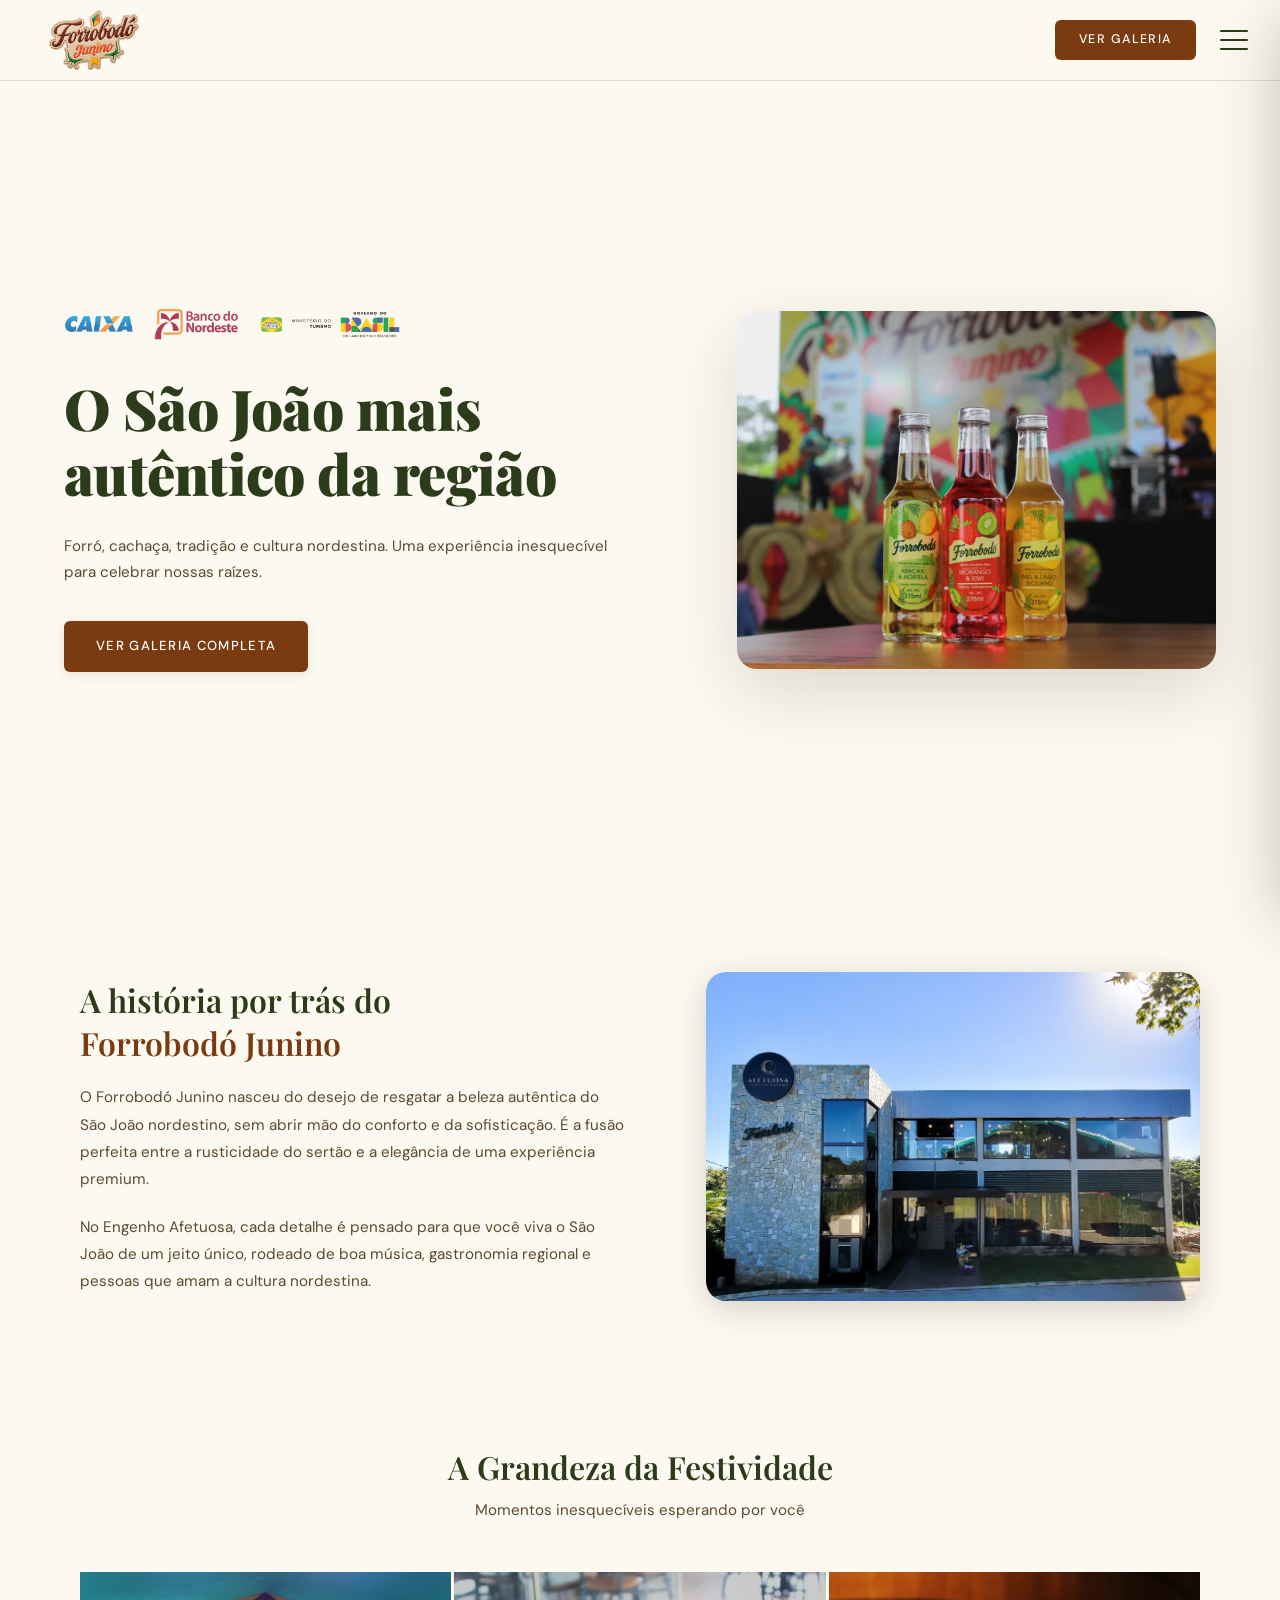
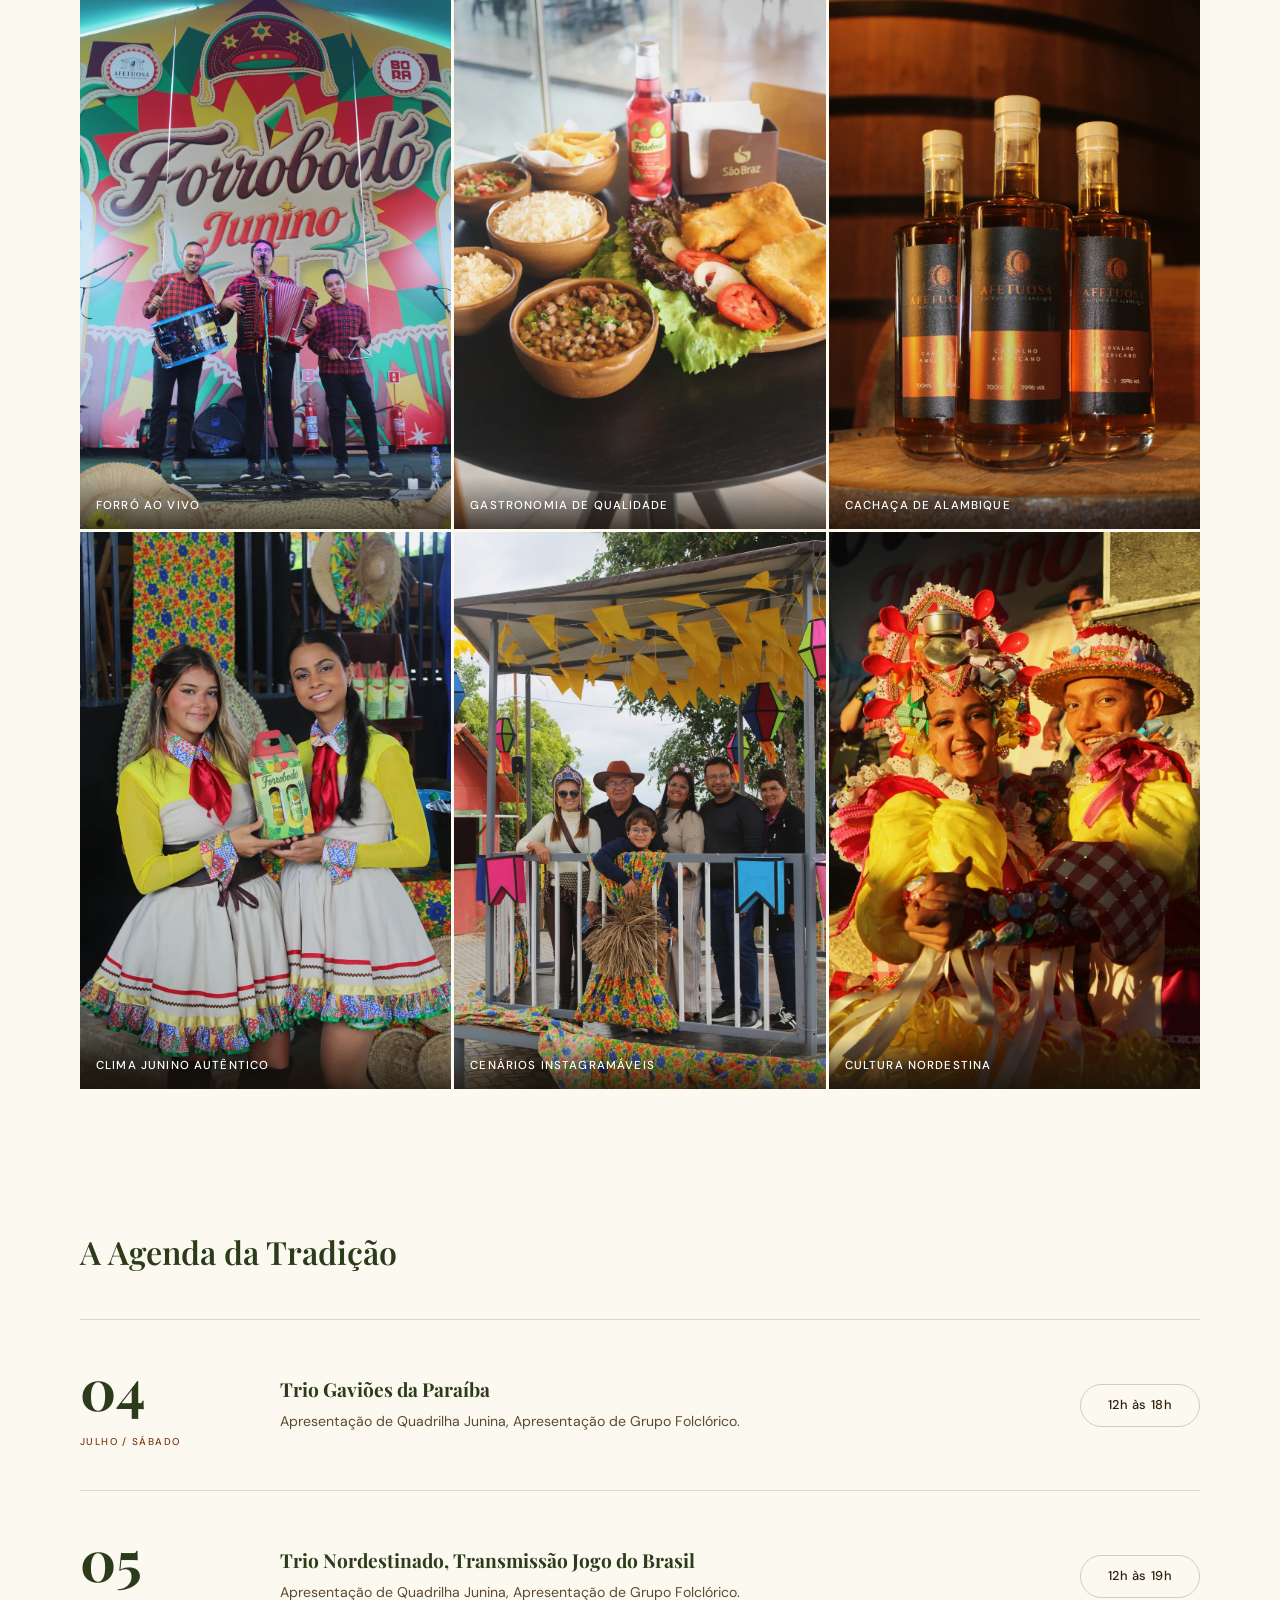
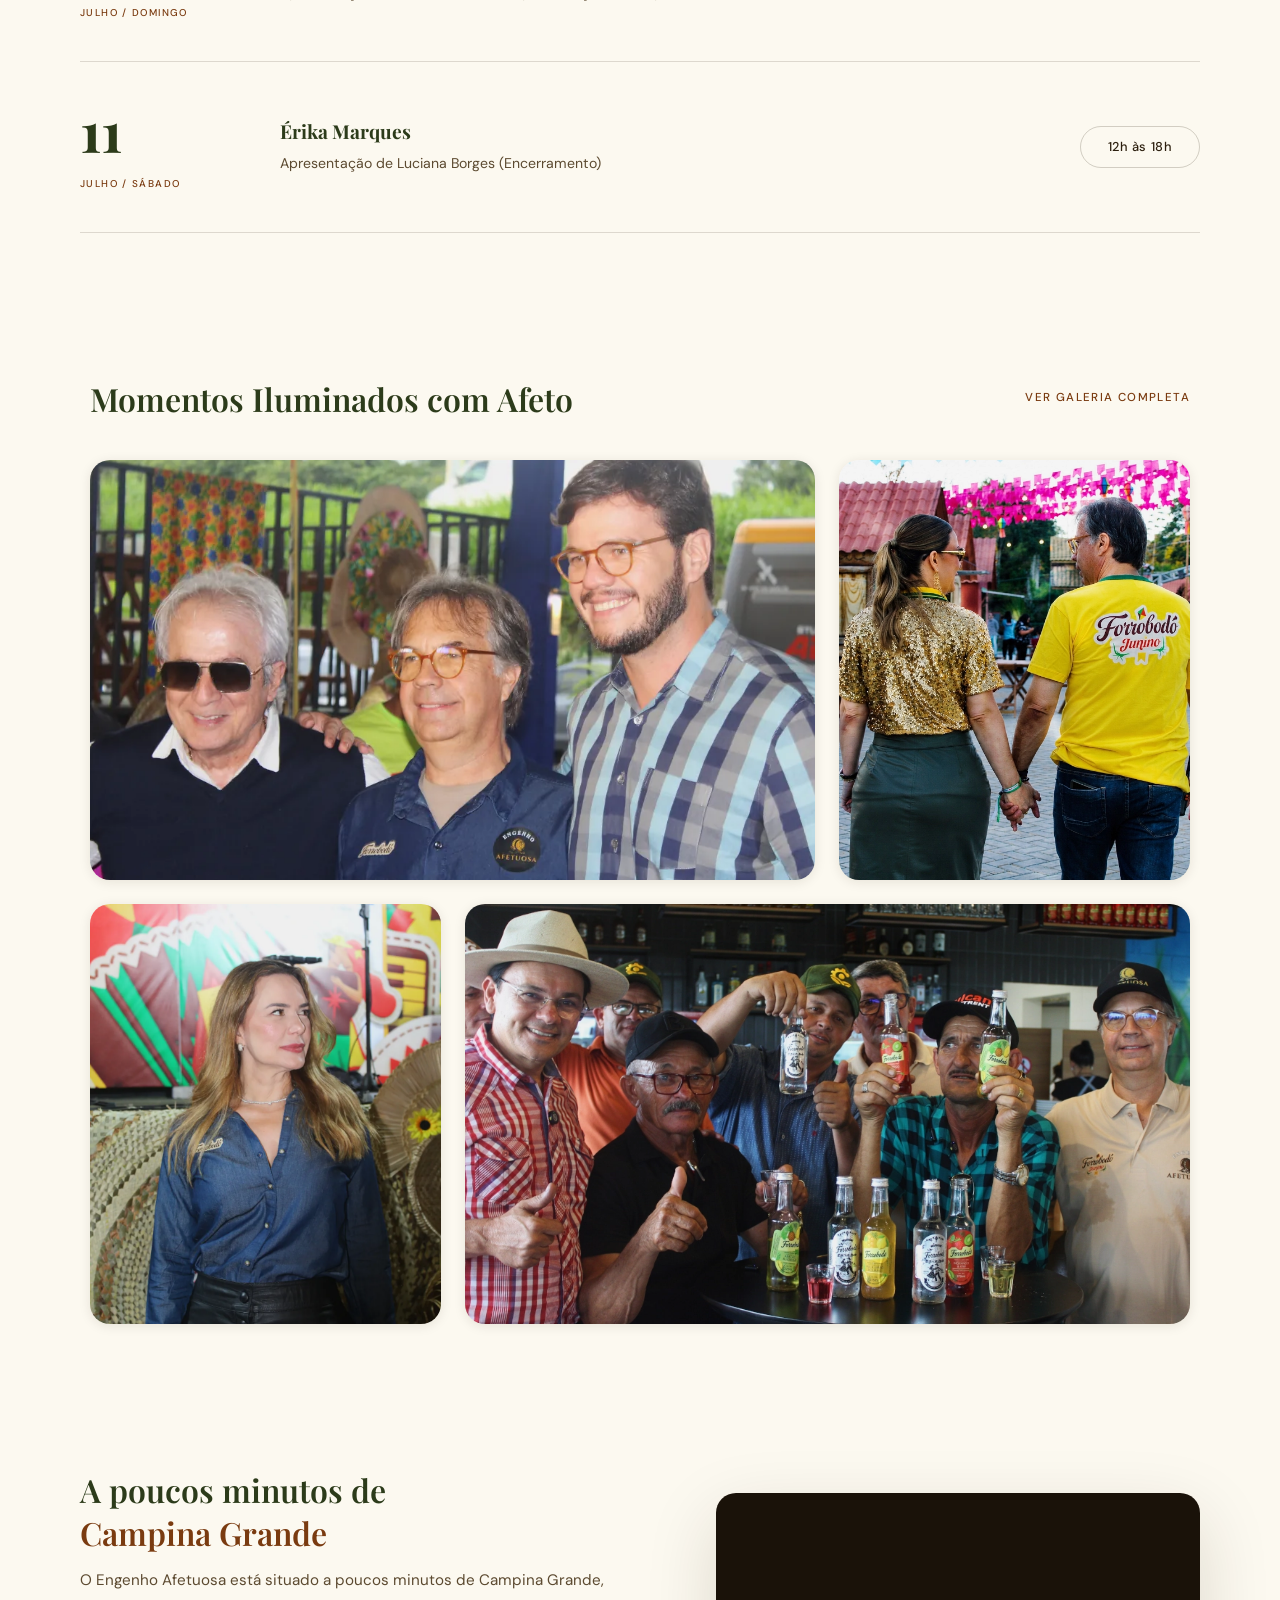
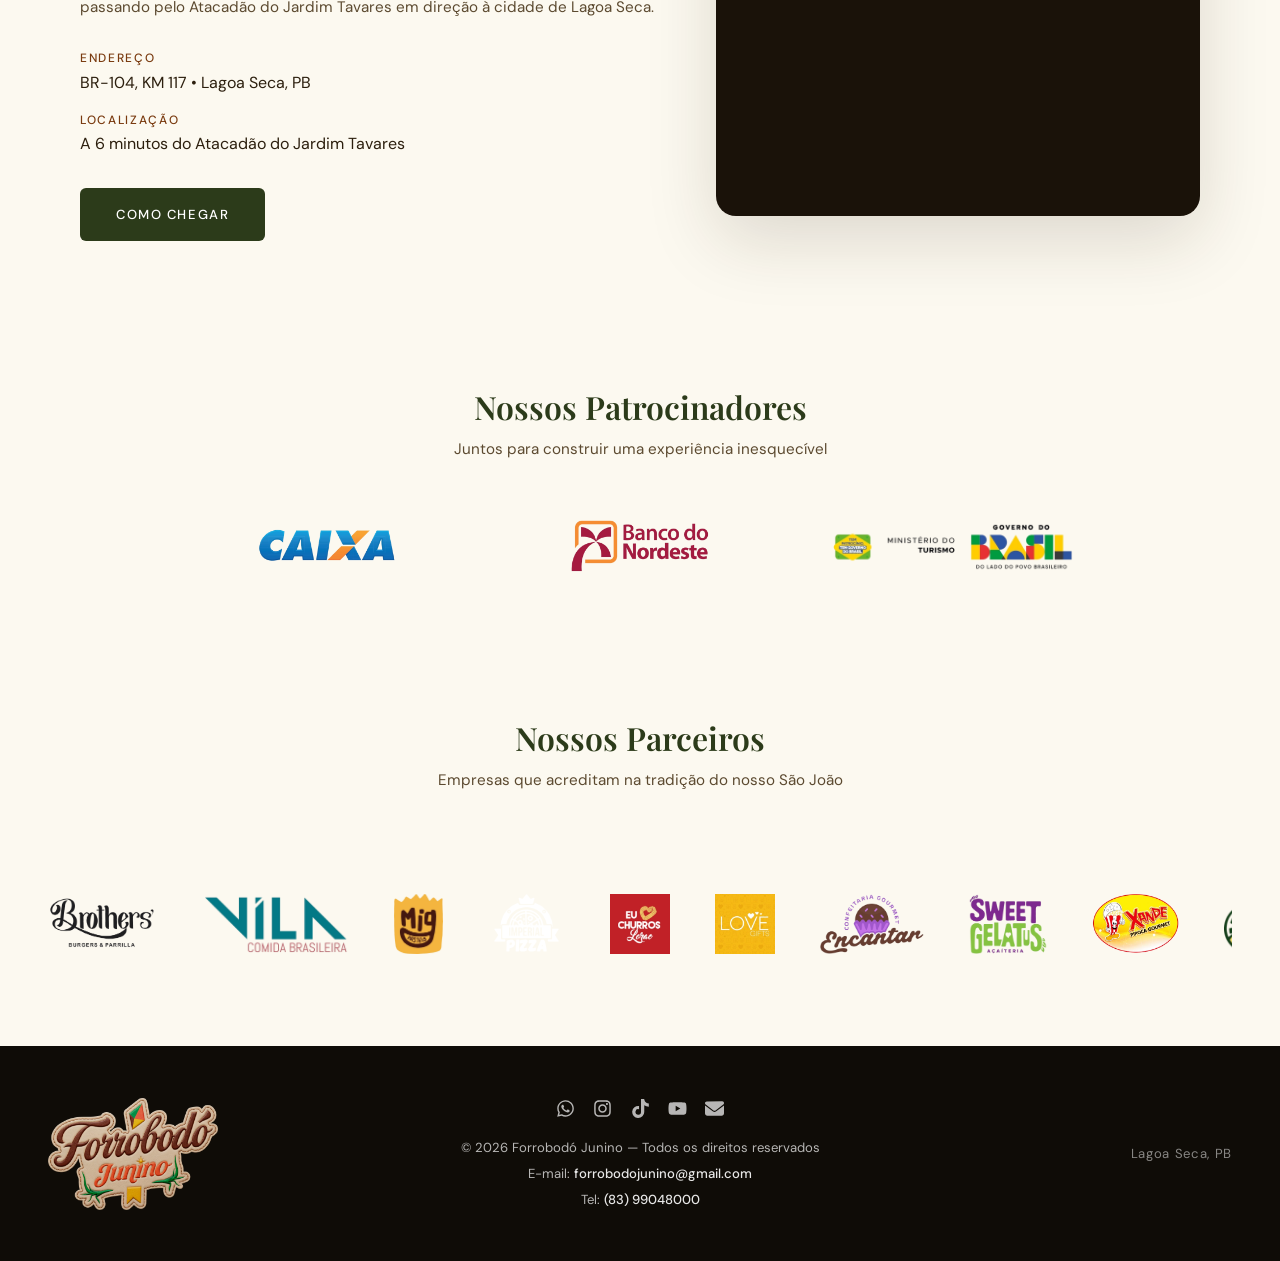
==== commit eedfcacc: "Melhorias no site e novo seletor de dias da galeria" ====
--- a/index.html
+++ b/index.html
@@ -35,8 +35,10 @@
     <link href="https://fonts.googleapis.com/css2?family=Playfair+Display:ital,wght@0,400;0,600;0,700;0,900;1,400;1,600;1,700&family=Cormorant+Garamond:ital,wght@0,300;0,400;0,600;1,300;1,400&family=DM+Sans:wght@300;400;500&display=swap"
         rel="stylesheet">
 
-    <!-- Favicon -->
-    <link rel="icon" type="image/png" href="imagens/imagem-logo.png">
+    <!-- Favicons -->
+    <link rel="icon" href="imagens/favicon.ico" sizes="32x32">
+    <link rel="icon" type="image/png" sizes="192x192" href="imagens/favicon-junino.png">
+    <link rel="apple-touch-icon" href="imagens/apple-touch-icon.png">
 
     <!-- CSS -->
     <link rel="stylesheet" href="style.css">
@@ -154,8 +156,7 @@
 <section id="sobre" class="sobre" aria-labelledby="sobre-titulo"> 
     <div class="sobre-conteudo">
         <div class="sobre-texto">
-            <p class="sobre-eyebrow animar">SOBRE O EVENTO</p>
-            <h2 id="sobre-titulo" class="animar">Tradição, Conforto <em>e Arte</em></h2>
+            <h2 id="sobre-titulo" class="animar">A história por trás do <span class="destaque">Forrobodó&nbsp;Junino</span></h2>
             <p class="animar">
                 O Forrobodó Junino nasceu do desejo de resgatar a beleza autêntica do São João nordestino,
                 sem abrir mão do conforto e da sofisticação. É a fusão perfeita entre a rusticidade do sertão
@@ -230,7 +231,6 @@
 <section id="programacao" class="programacao" aria-labelledby="programacao-titulo">
     <div class="programacao-header animar">
         <div class="programacao-header-esquerda">
-            <p class="programacao-eyebrow">PROGRAMAÇÃO</p>
             <h2 id="programacao-titulo" class="programacao-titulo">A Agenda da Tradição</h2>
         </div>
     </div>
@@ -306,8 +306,7 @@
 <section id="localizacao" class="localizacao" aria-labelledby="localizacao-titulo">
     <div class="localizacao-conteudo">
         <div class="localizacao-texto animar">
-            <span class="localizacao-eyebrow">LOCALIZAÇÃO</span>
-            <h2 id="localizacao-titulo">Onde a História Vive</h2>
+            <h2 id="localizacao-titulo">A poucos minutos de <span class="destaque">Campina&nbsp;Grande</span></h2>
 
             <p>O Engenho Afetuosa está situado a poucos minutos de Campina Grande, passando pelo Atacadão do Jardim Tavares em direção à cidade de Lagoa Seca.</p>
 
@@ -417,7 +416,7 @@
 <footer class="footer">
     <div class="footer-logo-wrap">
         <a href="#home" class="header-logo-link">
-            <img src="imagens/imagem-logo.webp" alt="Forrobodó Junino" class="logo-oficial header-logo">
+            <img src="imagens/imagem-logo.webp" alt="Forrobodó Junino" class="logo-oficial footer-logo">
         </a>
     </div>
     <div class="footer-info">
--- a/style.css
+++ b/style.css
@@ -36,6 +36,9 @@
     --fonte-elegante: 'Cormorant Garamond', Georgia, serif;
     --fonte-ui:       'DM Sans', Arial, sans-serif;
 
+    /* espaço vertical padrão das seções (em cima e embaixo) */
+    --espaco-secao: 72px;
+
     --radius-sm: 6px;
     --radius-md: 12px;
     --radius-lg: 20px;
@@ -94,12 +97,12 @@
     font-size: 2rem;
     font-weight: 600;
     color: var(--cor-verde);
-    line-height: 1.15;
-}
-
-section h2 em {
-    font-style: italic;
-    font-family: var(--fonte-display);
+    line-height: 1.35;
+}
+
+/* palavra principal do título: vai para a linha de baixo, em marrom */
+.destaque {
+    display: block;
     color: var(--cor-marrom);
 }
 
@@ -288,8 +291,7 @@
 }
 
 .footer-logo {
-    width: 150px;
-    max-height: 75px;
+    width: 170px;
     display: block;
     opacity: 0.9;
     transition: opacity var(--transition);
@@ -608,9 +610,9 @@
 /* Sobre */
 
 .sobre {
-    background-color: var(--cor-creme-escuro);
+    background-color: var(--cor-creme);
     max-width: 100%;
-    padding: 70px 80px;
+    padding: var(--espaco-secao) 80px;
 }
 
 .sobre-conteudo {
@@ -626,20 +628,6 @@
     display: flex;
     flex-direction: column;
     gap: 20px;
-}
-
-/* Eyebrows (texto pequeno acima do título): mesmo padrão em todas as seções.
-   O seletor .sobre-texto .sobre-eyebrow vence o ".sobre-texto p" abaixo. */
-.sobre-texto .sobre-eyebrow,
-.programacao-eyebrow,
-.localizacao-eyebrow {
-    font-family: var(--fonte-ui);
-    font-size: 0.78rem;
-    font-weight: 500;
-    line-height: 1.6;
-    letter-spacing: 0.2em;
-    text-transform: uppercase;
-    color: var(--cor-marrom);
 }
 
 .sobre-texto h2 {
@@ -673,7 +661,7 @@
 .grandeza {
     background-color: var(--cor-creme);
     max-width: 100%;
-    padding: 100px 80px;
+    padding: var(--espaco-secao) 80px;
 }
 
 .grandeza-header {
@@ -746,9 +734,9 @@
 /* Programação */
 
 .programacao {
-    background-color: var(--cor-creme-escuro);
+    background-color: var(--cor-creme);
     max-width: 100%;
-    padding: 100px 80px;
+    padding: var(--espaco-secao) 80px;
 }
 
 .programacao-header {
@@ -864,7 +852,7 @@
 .momentos {
     background-color: var(--cor-creme);
     max-width: 100%;
-    padding: 80px 80px;
+    padding: var(--espaco-secao) 80px;
 }
 
 .momentos-header {
@@ -943,15 +931,15 @@
 .localizacao {
     background-color: var(--cor-creme);
     max-width: 100%;
-    padding: 100px 80px;
+    padding: var(--espaco-secao) 80px;
 }
 
 .localizacao-conteudo {
     max-width: 1200px;
     margin: 0 auto;
     display: grid;
-    grid-template-columns: 1.1fr 1.2fr;
-    gap: 80px;
+    grid-template-columns: 1.2fr 1fr;    /* texto um pouco mais largo que o mapa */
+    gap: 56px;
     align-items: center;
 }
 
@@ -960,50 +948,45 @@
     flex-direction: column;
 }
 
-.localizacao-eyebrow {
-    display: block;
-    margin-bottom: 8px;
-}
-
 .localizacao-texto h2 {
-    margin-bottom: 28px;
-}
-
-.localizacao-texto p {
+    margin-bottom: 12px;
+}
+
+/* só o parágrafo de descrição (antes a regra pegava também os textos de endereço) */
+.localizacao-texto > p {
     font-size: 0.95rem;
     color: var(--cor-texto-leve);
     line-height: 1.8;
-    max-width: 480px;
-    margin-bottom: 36px;
+    margin-bottom: 28px;
 }
 
 .localizacao-detalhes {
     display: flex;
     flex-direction: column;
-    gap: 24px;
-    margin-bottom: 40px;
+    gap: 16px;
+    margin-bottom: 32px;
 }
 
 .detalhe-item {
     display: flex;
     flex-direction: column;
-    gap: 4px;
+    gap: 2px;
 }
 
 .detalhe-label {
     font-family: var(--fonte-ui);
-    font-size: 0.65rem;
+    font-size: 0.75rem;
     font-weight: 500;
-    letter-spacing: 0.12em;
+    letter-spacing: 0.14em;
     text-transform: uppercase;
     color: var(--cor-marrom);
 }
 
 .detalhe-info {
     font-family: var(--fonte-ui);
-    font-size: 0.9rem;
+    font-size: 1rem;
+    line-height: 1.5;
     color: var(--cor-texto);
-    margin-bottom: 0;
 }
 
 .cta-como-chegar {
@@ -1032,7 +1015,7 @@
 
 .localizacao-mapa-card {
     width: 100%;
-    aspect-ratio: 16 / 10;
+    aspect-ratio: 3 / 2;
     background-color: var(--cor-escuro);
     border-radius: var(--radius-lg);
     overflow: hidden;
@@ -1082,7 +1065,7 @@
 .parceiros {
     background-color: var(--cor-creme);
     max-width: 100%;
-    padding: 60px 48px;
+    padding: var(--espaco-secao) 48px;
     text-align: center;
 }
 
@@ -1242,15 +1225,16 @@
 /* 9. RESPONSIVIDADE */
 
 @media (max-width: 1024px) {
+    :root                 { --espaco-secao: 64px; }
     .home                 { grid-template-columns: 1fr 1fr; min-height: auto; padding-block: 64px; }
     .home-titulo          { font-size: 2.6rem; }
-    .sobre                { padding: 60px 40px; }
+    .sobre                { padding: var(--espaco-secao) 40px; }
     .sobre-conteudo       { gap: 48px; }
-    .grandeza             { padding: 80px 40px; }
-    .programacao          { padding: 80px 40px; }
+    .grandeza             { padding: var(--espaco-secao) 40px; }
+    .programacao          { padding: var(--espaco-secao) 40px; }
     .programacao-header   { gap: 32px; }
-    .momentos             { padding: 80px 40px; }
-    .localizacao          { padding: 80px 40px; }
+    .momentos             { padding: var(--espaco-secao) 40px; }
+    .localizacao          { padding: var(--espaco-secao) 40px; }
     .localizacao-conteudo { gap: 48px; }
 
     .nav-social{
@@ -1259,18 +1243,16 @@
 }
 
 @media (max-width: 768px) {
+    :root {
+        --espaco-secao: 56px;
+    }
+
     .header {
         height: 80px;
         padding: 0 16px;
     }
     section h2 {
         font-size: 1.9rem;
-    }
-
-    .sobre-texto .sobre-eyebrow,
-    .programacao-eyebrow,
-    .localizacao-eyebrow {
-        font-size: 0.8rem;
     }
 
     .header-cta {
@@ -1357,13 +1339,11 @@
     /* Sobre */
 
     .sobre {
-        padding: 40px 24px;
+        padding: var(--espaco-secao) 24px;
     }
     .sobre h2{
         padding: 0;
-        margin-top: 8px; 
-        margin-bottom: 16px; 
-        line-height: 1.2;
+        margin-bottom: 8px;
     }
 
     .sobre-texto {
@@ -1382,7 +1362,7 @@
     /* Grandeza */
 
     .grandeza {
-        padding: 64px 16px;
+        padding: var(--espaco-secao) 16px;
     }
 
     .grandeza-grid {
@@ -1413,7 +1393,7 @@
     /* Programação */
 
     .programacao {
-        padding: 64px 24px;
+        padding: var(--espaco-secao) 24px;
     }
 
     .programacao-header {
@@ -1449,7 +1429,7 @@
     /* Momentos */
 
     .momentos {
-        padding: 64px 16px;
+        padding: var(--espaco-secao) 16px;
     }
 
     .momentos-header {
@@ -1482,7 +1462,7 @@
     /* Localização */
 
     .localizacao {
-        padding: 64px 24px;
+        padding: var(--espaco-secao) 24px;
     }
 
     .localizacao-conteudo {
@@ -1502,11 +1482,7 @@
         order: 2;
     }
 
-    .localizacao-texto h2 {
-        margin-bottom: 16px;
-    }
-
-    .localizacao-texto p {
+    .localizacao-texto > p {
         margin-bottom: 24px;
     }
 
@@ -1541,7 +1517,7 @@
     }
 
     .parceiros {
-        padding: 48px 24px 64px;
+        padding: var(--espaco-secao) 24px;
     }
 
     .parceiros-banner-wrap {
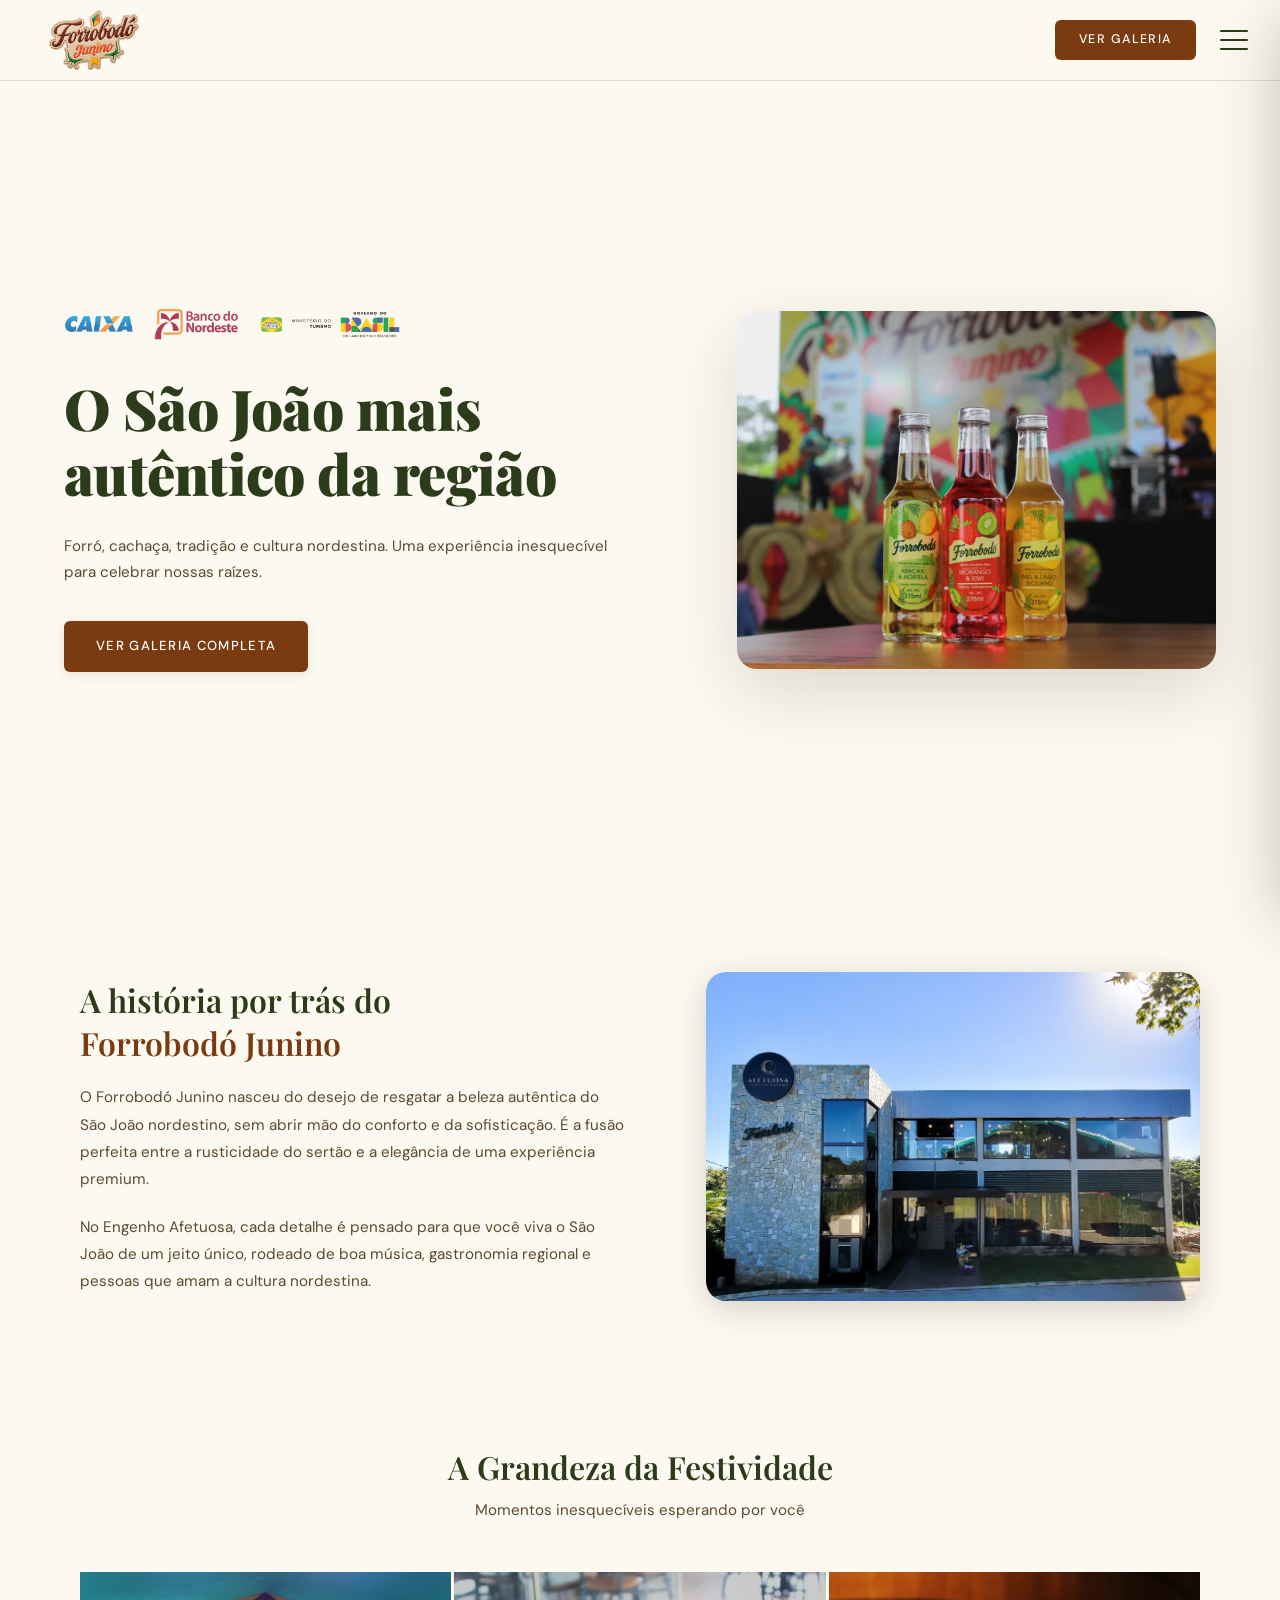
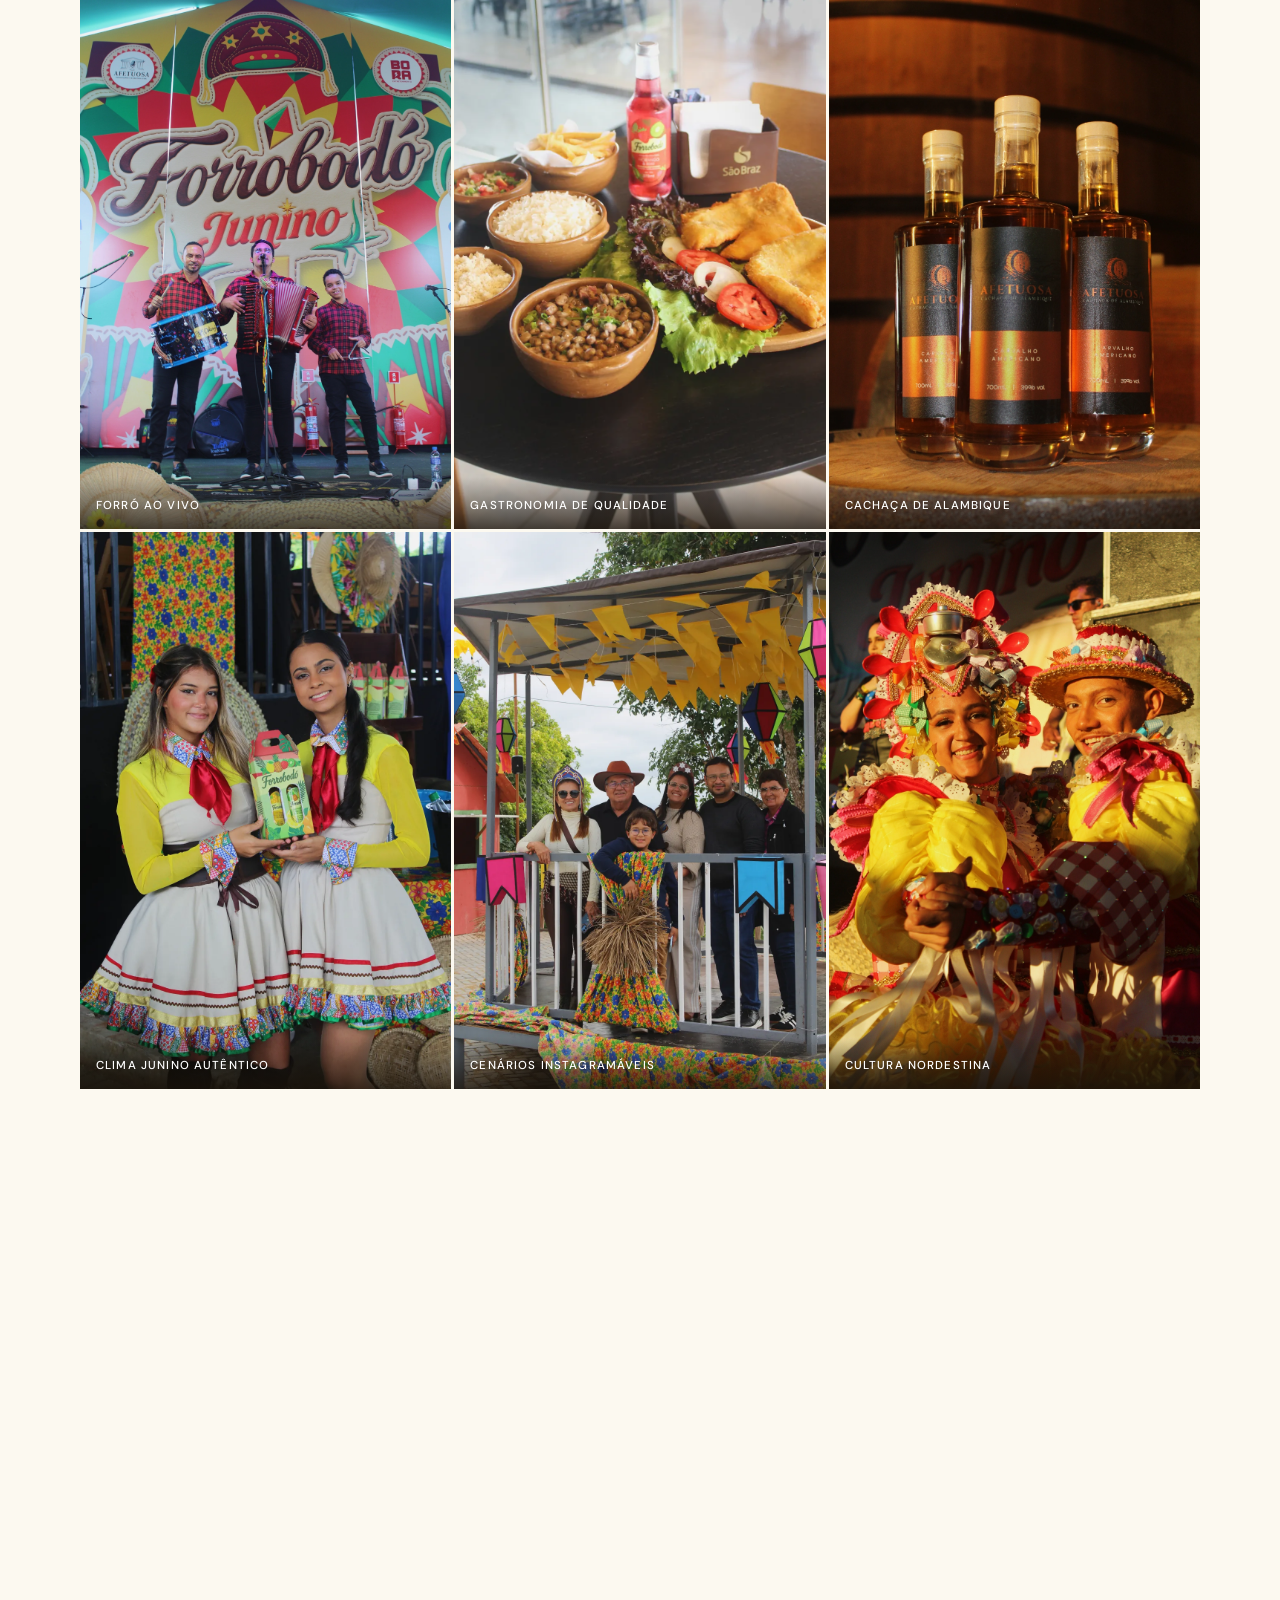
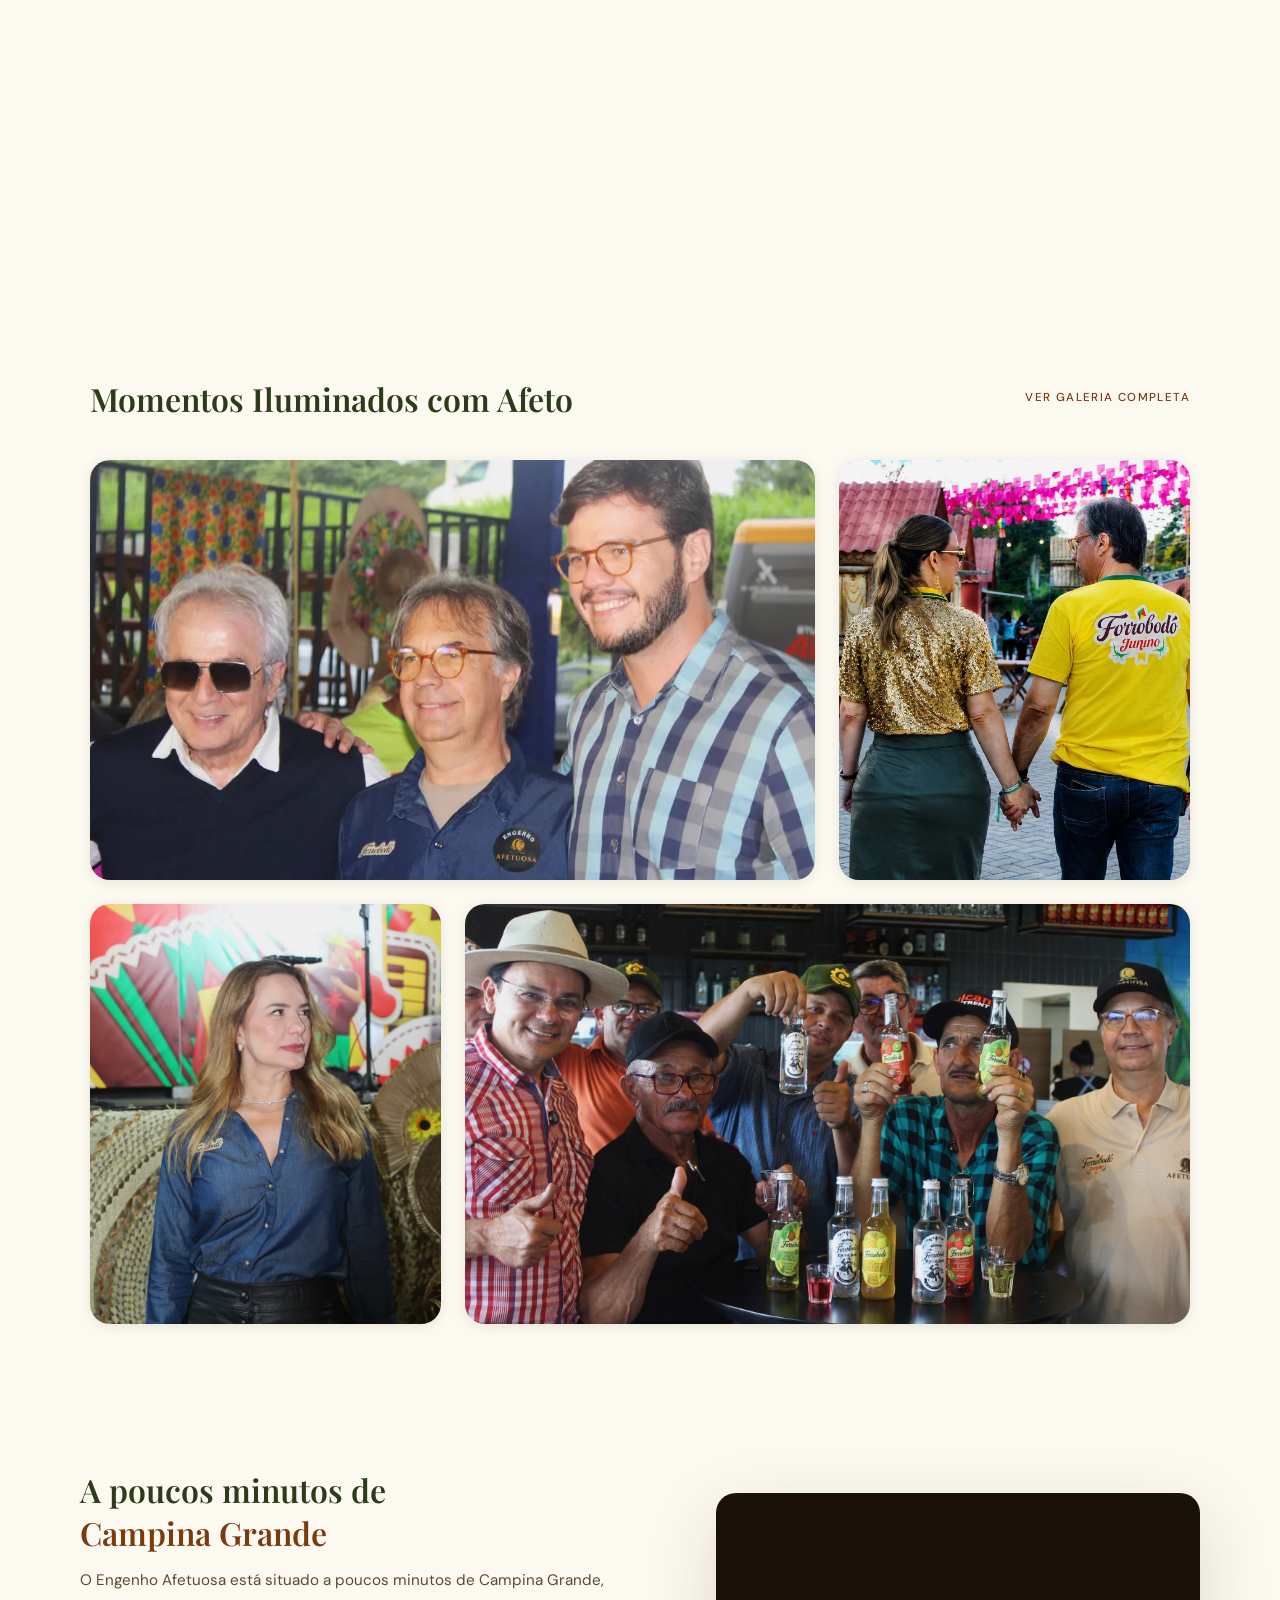
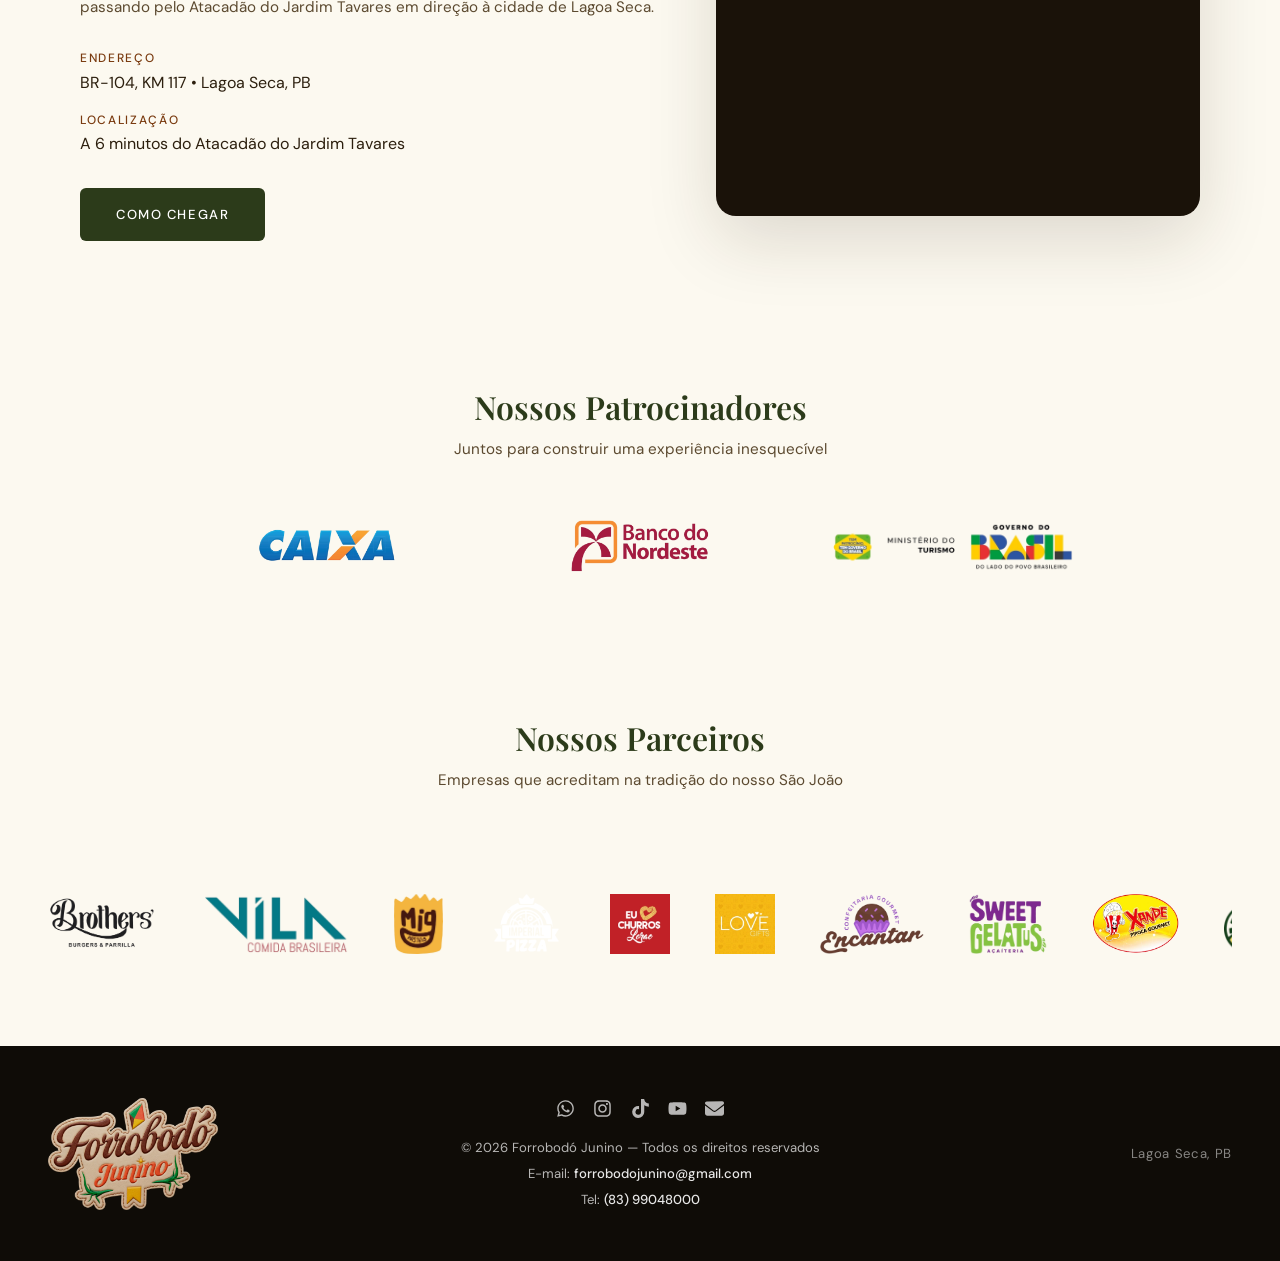
==== commit d267b45b: "Melhorias no site e novo seletor de dias da galeria" ====
--- a/index.html
+++ b/index.html
@@ -185,7 +185,7 @@
     <div class="grandeza-grid">
         <div class="grandeza-item animar">
             <div class="grandeza-foto-container">
-                <img src="imagens/imagem-forró.webp" alt="Trio de Forró com Sanfona, zabumba e triângulo" class="grandeza-foto"> 
+                <img src="imagens/imagem-forro.webp" alt="Trio de Forró com Sanfona, zabumba e triângulo" class="grandeza-foto"> 
             </div>
             <div class="grandeza-label">Forró ao vivo</div>
         </div>
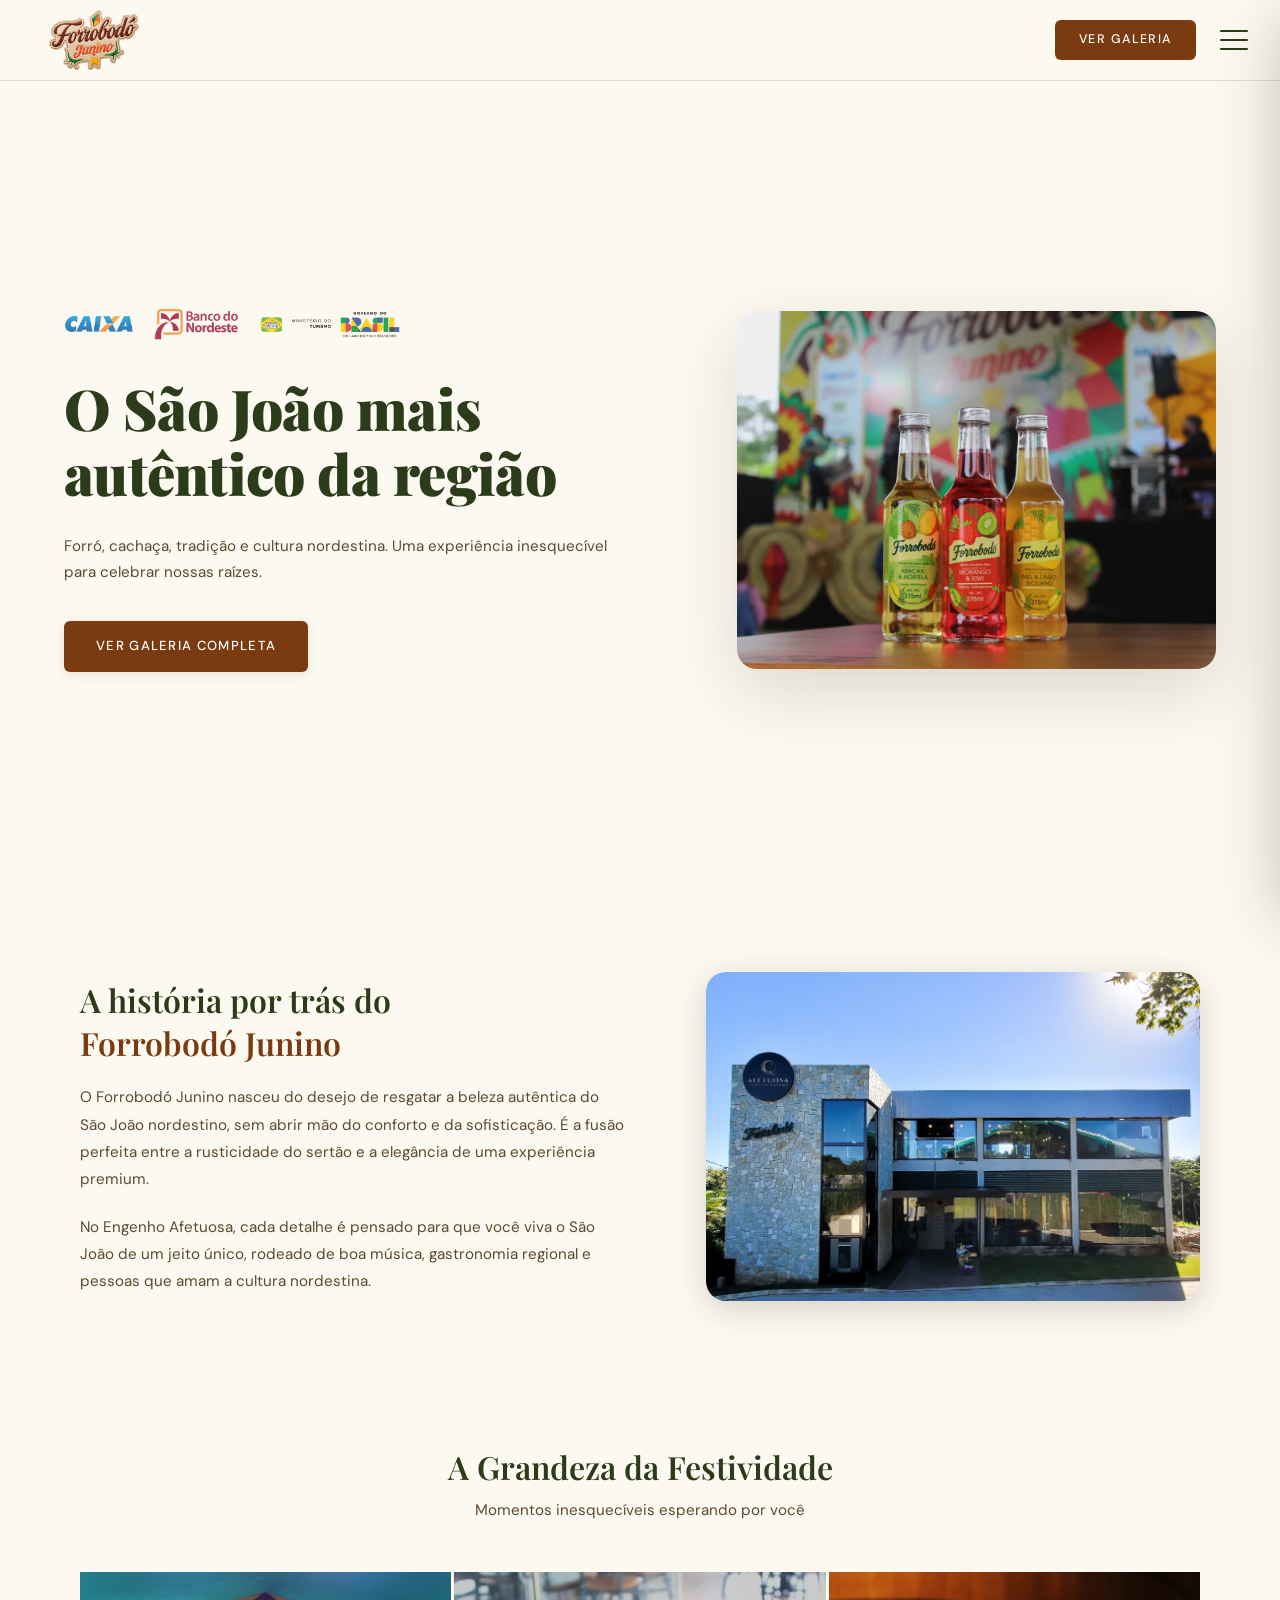
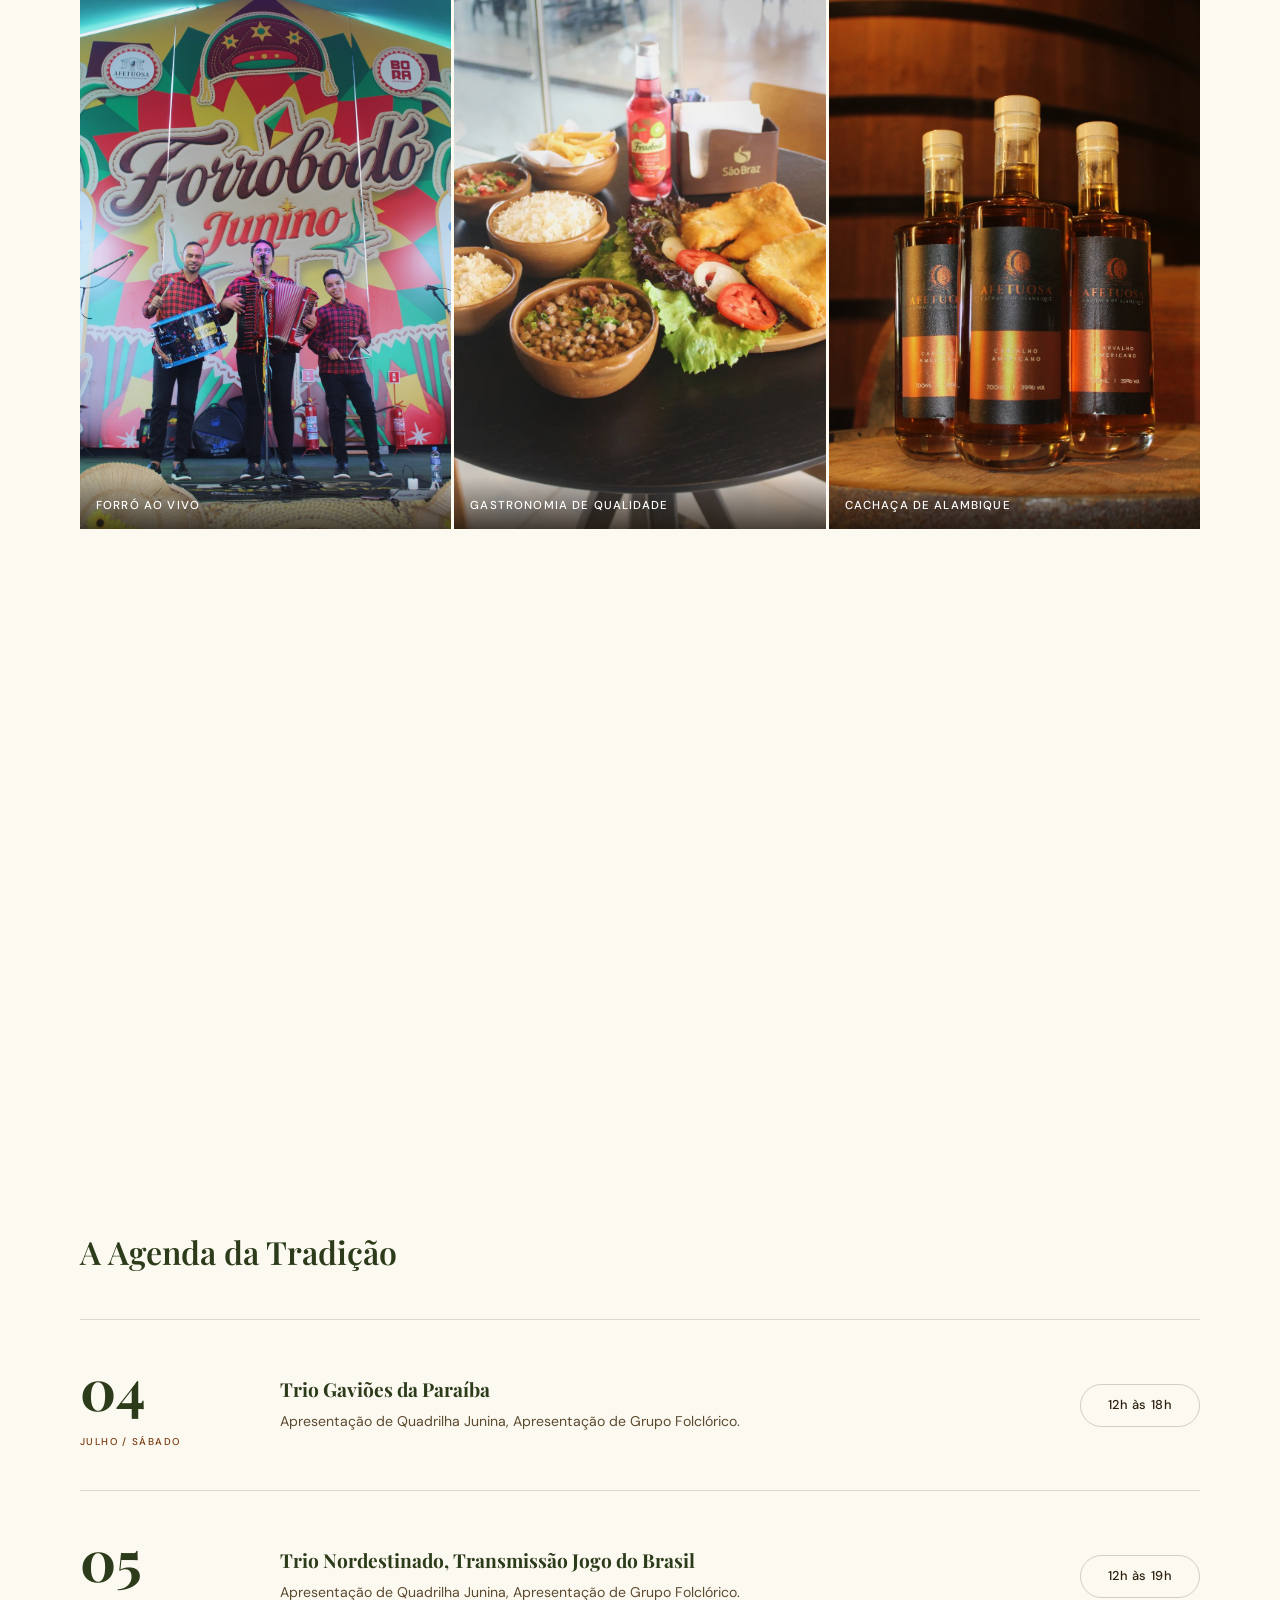
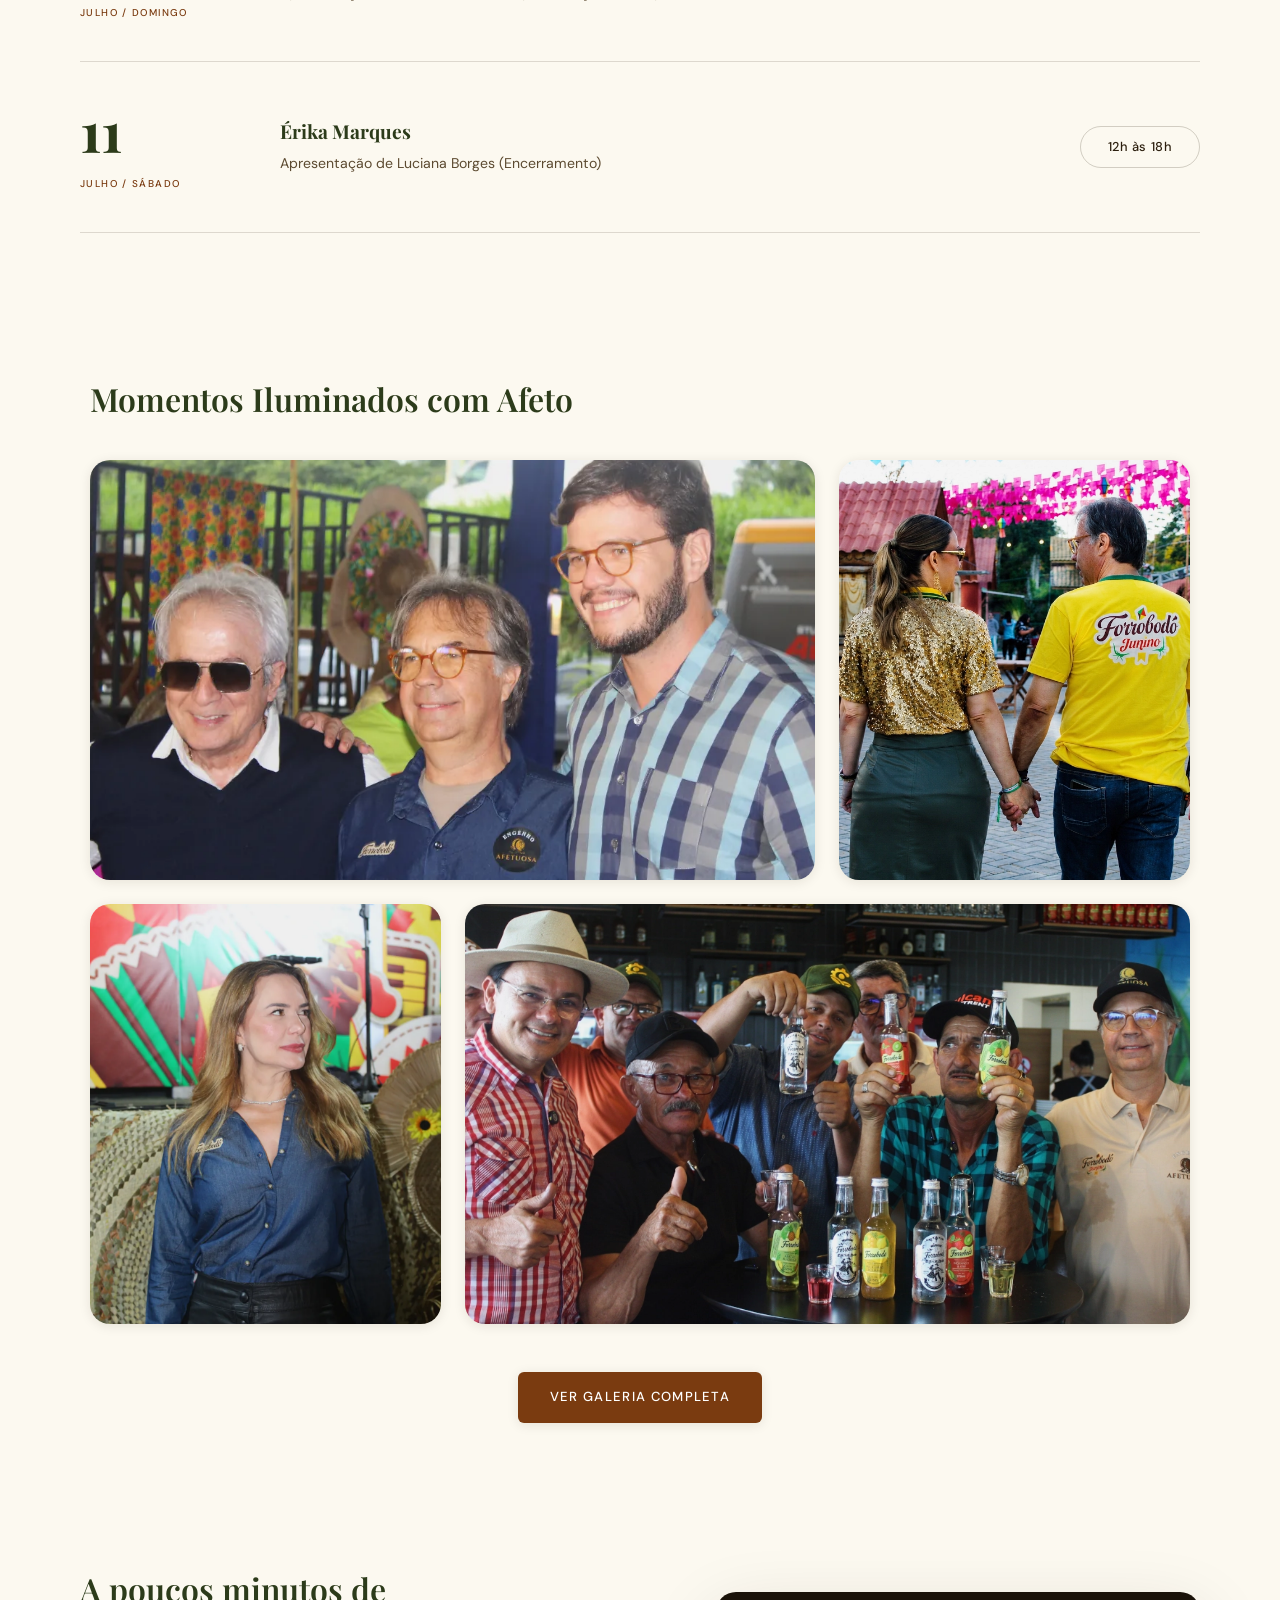
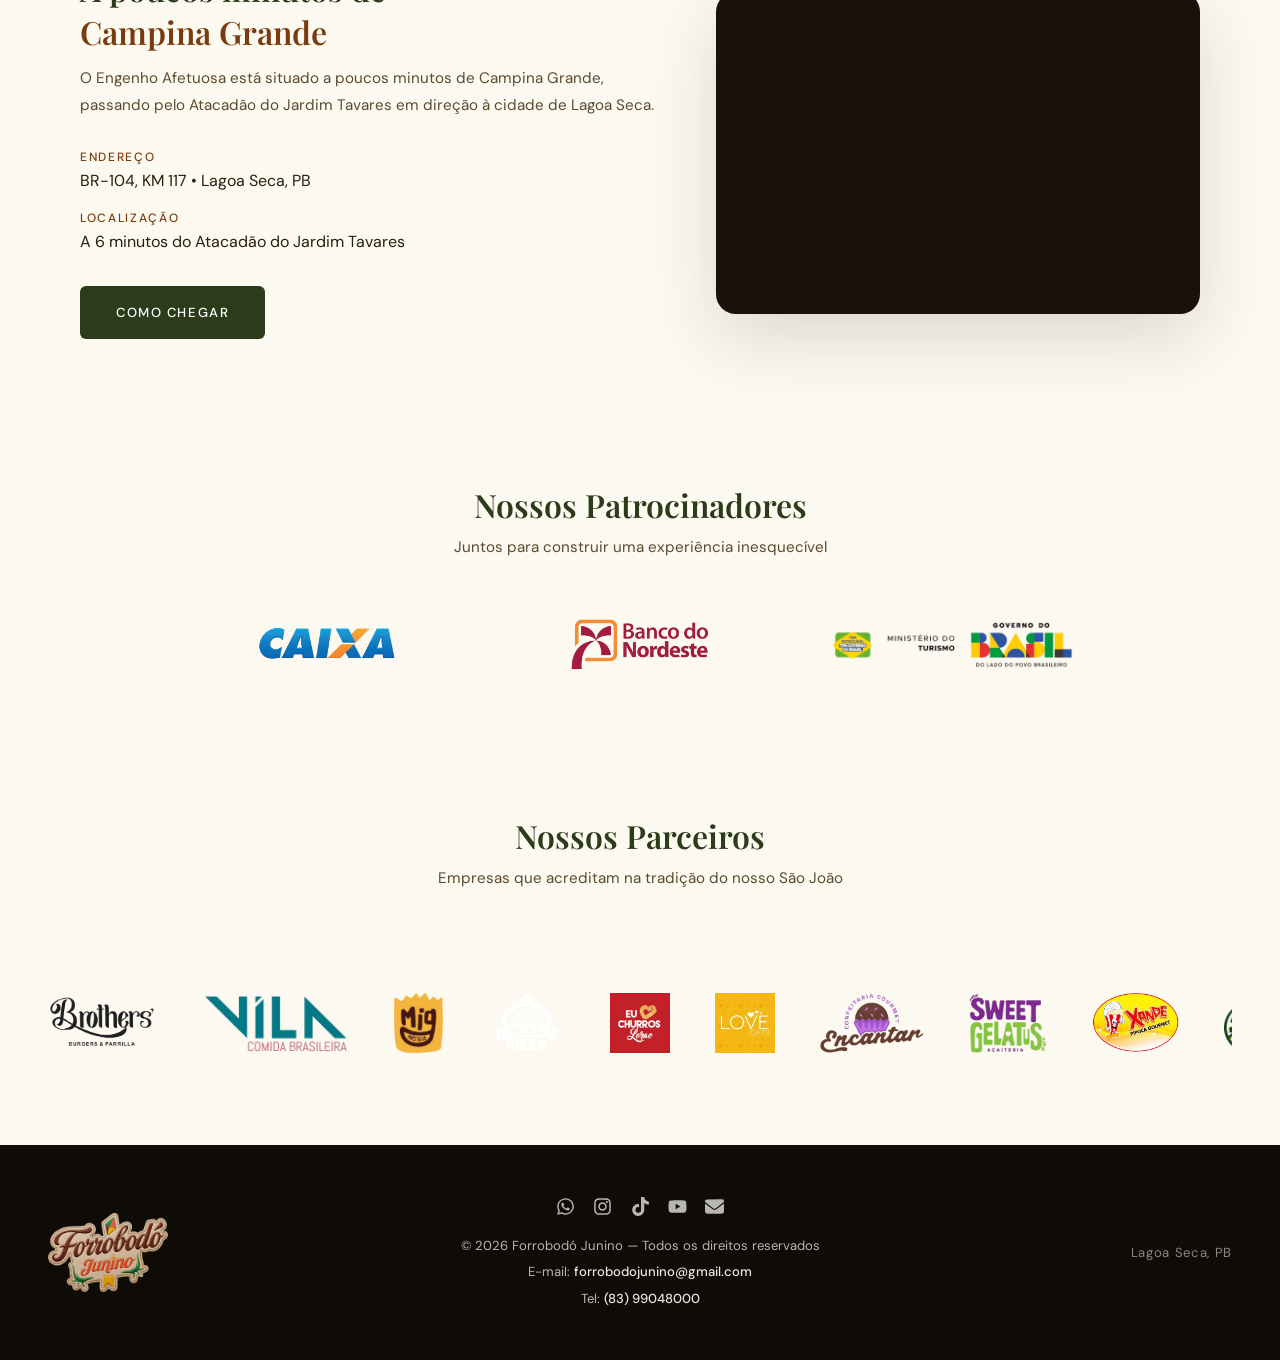
==== commit ab1f5643: "Melhorias no site e novo seletor de dias da galeria" ====
--- a/index.html
+++ b/index.html
@@ -284,7 +284,6 @@
 <section id="momentos" class="momentos" aria-labelledby="momentos-titulo">
     <div class="momentos-header animar">
         <h2 id="momentos-titulo" class="momentos-eyebrow">Momentos Iluminados com Afeto</h2>
-        <a href="galeria.html" class="momentos-link">VER GALERIA COMPLETA</a>
     </div>
     <div class="momentos-grid">
         <div class="momentos-item animar">
@@ -299,6 +298,9 @@
         <div class="momentos-item animar">
             <img src="galeria/dia02-01.webp" alt="Retrato de pessoas aproveitando o Forrobodó Junino">
         </div>
+    </div>
+    <div class="momentos-cta animar">
+        <a href="galeria.html" class="cta">VER GALERIA COMPLETA</a>
     </div>
 </section>
 
--- a/style.css
+++ b/style.css
@@ -291,7 +291,7 @@
 }
 
 .footer-logo {
-    width: 170px;
+    width: 120px;
     display: block;
     opacity: 0.9;
     transition: opacity var(--transition);
@@ -521,7 +521,9 @@
     max-width: 36em;
 }
 
-.home-ctas .cta {
+/* mesmo tamanho no botão do home e no "Ver galeria completa" dos Momentos */
+.home-ctas .cta,
+.momentos-cta .cta {
     font-size: clamp(0.82rem, 0.8vw, 1.1rem);
     padding: clamp(16px, 1.1vw, 22px) clamp(32px, 2.2vw, 48px);
 }
@@ -864,6 +866,13 @@
 }
 
 
+/* botão "Ver galeria completa", centralizado abaixo das fotos */
+.momentos-cta {
+    display: flex;
+    justify-content: center;
+    margin-top: 48px;
+}
+
 .momentos-link {
     font-family: var(--fonte-ui);
     font-size: 0.72rem;
